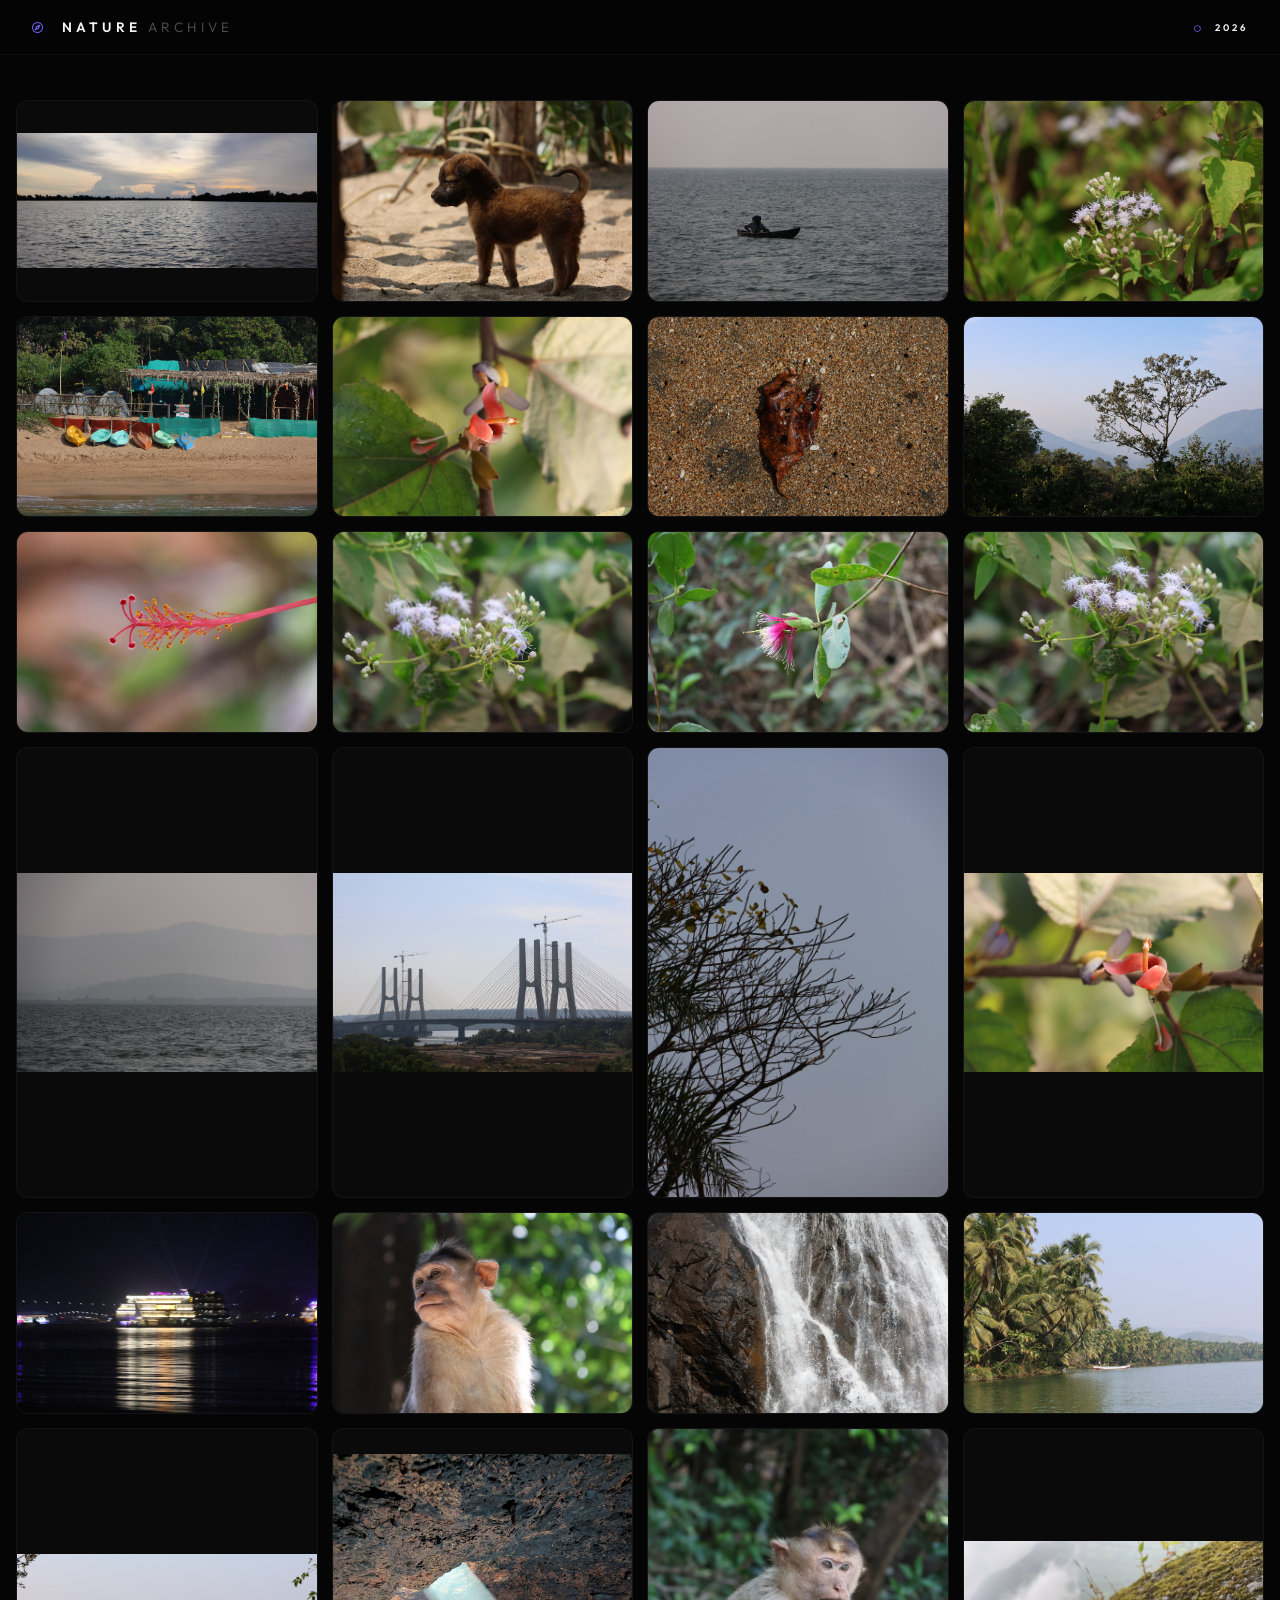
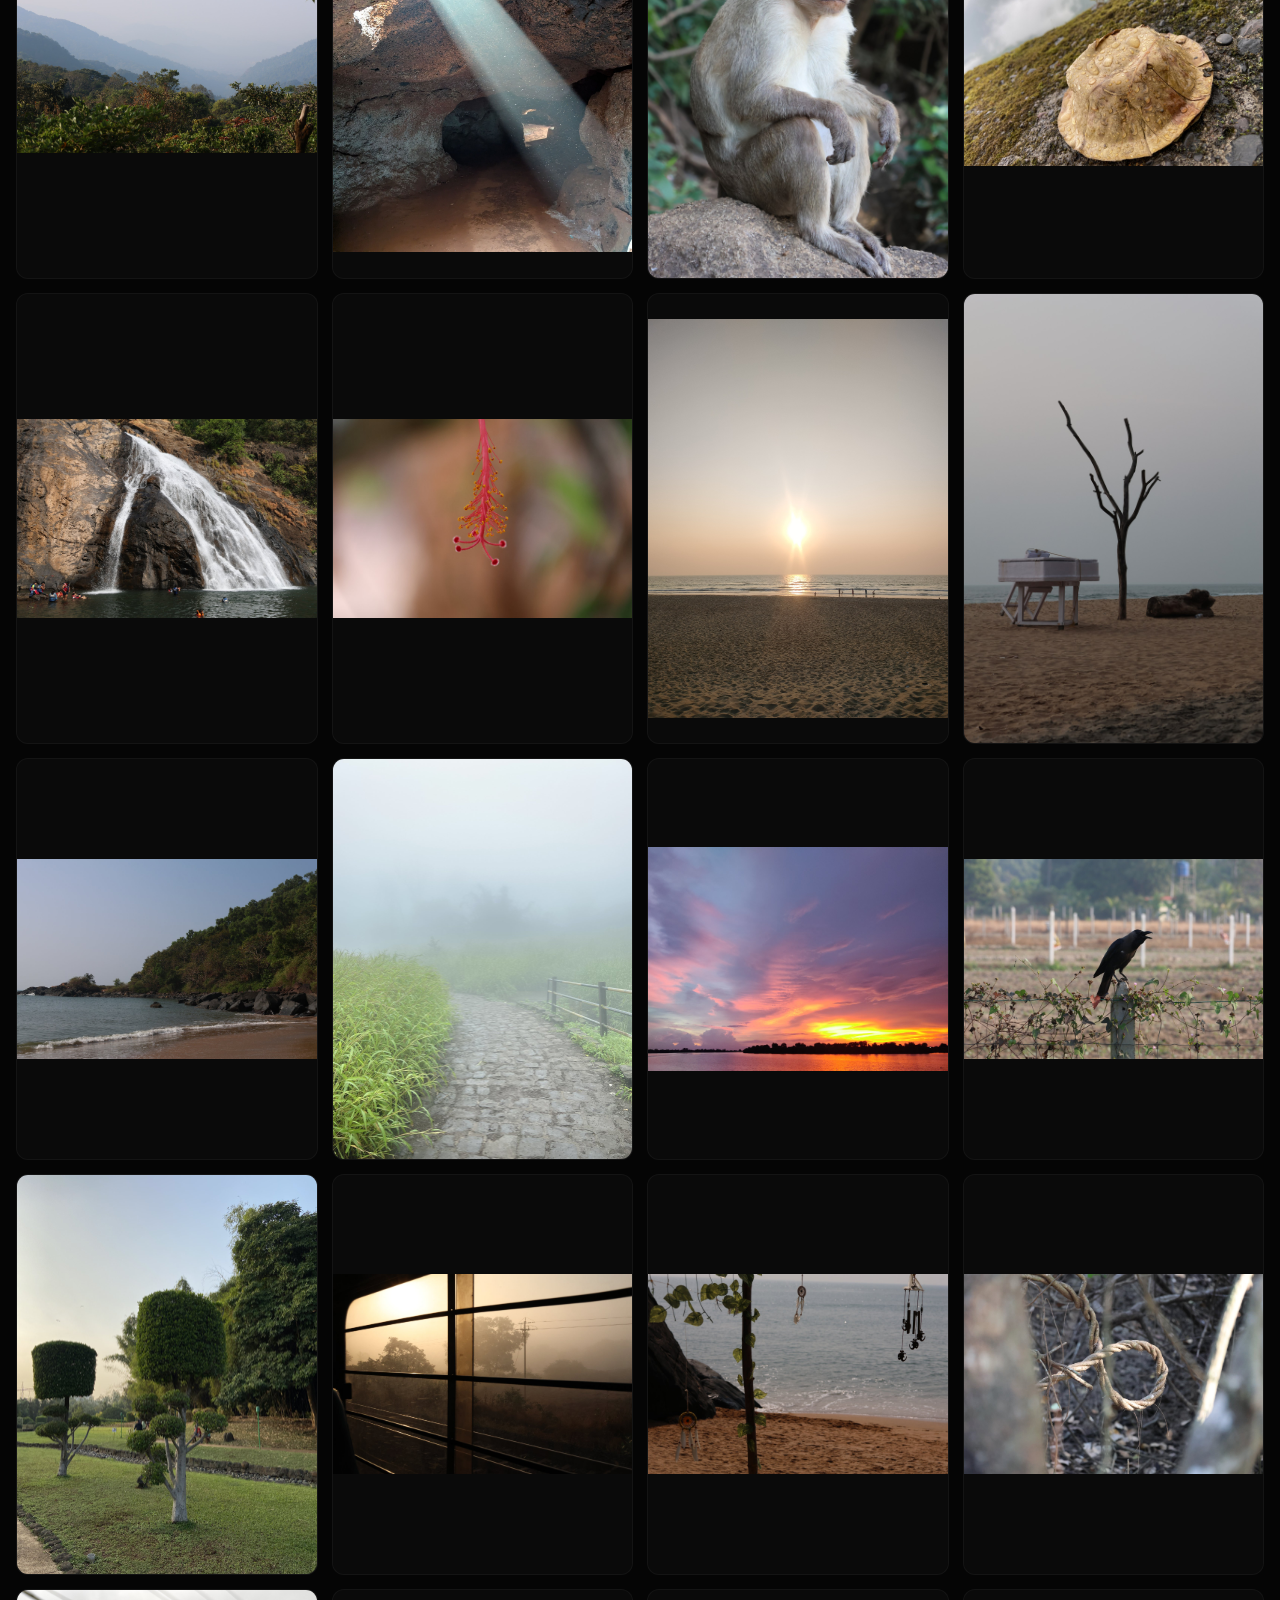
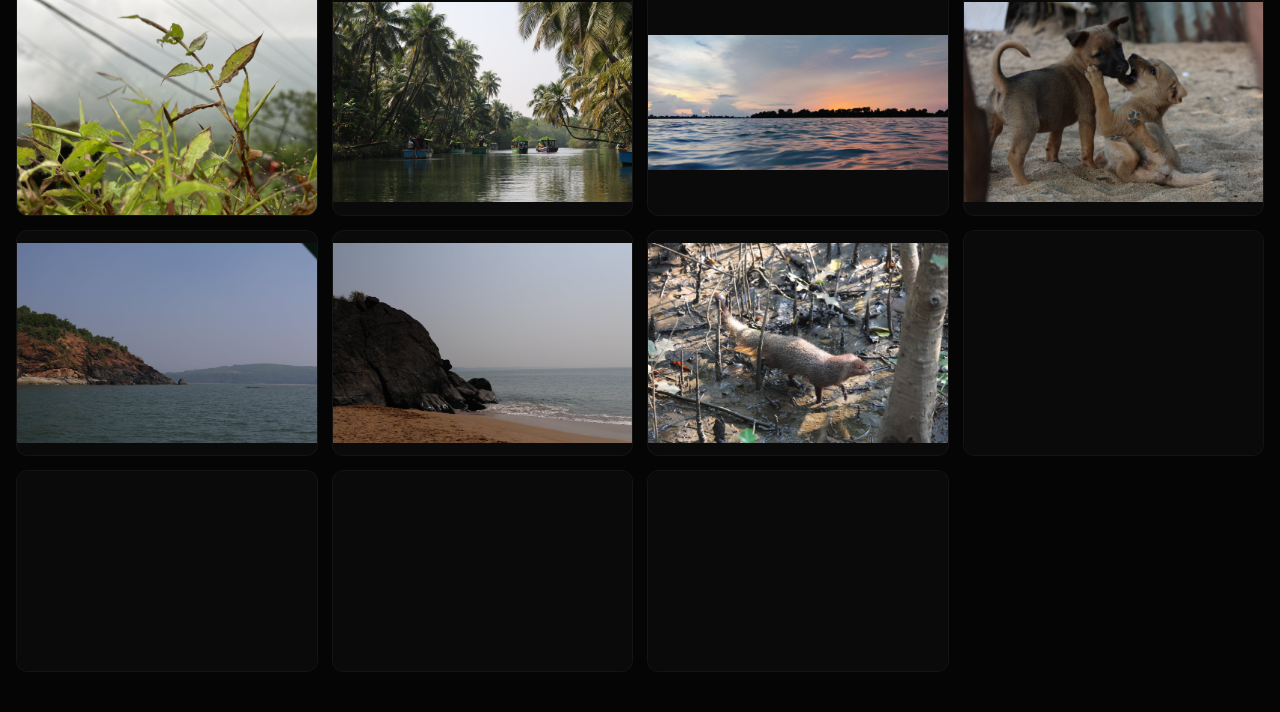
==== index.html @ d2bcc8f9 "Update index.html" ====
<!DOCTYPE html>
<html lang="en">
<head>
  <meta charset="UTF-8" />
  <meta name="viewport" content="width=device-width, initial-scale=1.0, viewport-fit=cover" />
  <title>NATURE — Immersive Gallery</title>
  
  <link rel="preconnect" href="https://fonts.googleapis.com" />
  <link rel="preconnect" href="https://fonts.gstatic.com" crossorigin />
  <link href="https://fonts.googleapis.com/css2?family=Outfit:wght@100;200;300;400;500;600;700&display=swap" rel="stylesheet" />
  <link rel="stylesheet" href="https://cdnjs.cloudflare.com/ajax/libs/font-awesome/6.5.1/css/all.min.css" />

  <style>
    /* ═══════════════════════════════════════════════════════
       DESIGN SYSTEM — Ultra Minimal + Bold
    ═══════════════════════════════════════════════════════ */
    * {
      margin: 0;
      padding: 0;
      box-sizing: border-box;
    }

    :root {
      --bg: #050505;
      --bg-card: #0a0a0a;
      --bg-hover: #111111;
      --text: #f5f5f5;
      --text-dim: #555555;
      --accent: #6c5ce7;
      --accent-glow: rgba(108, 92, 231, 0.08);
      --border: rgba(255, 255, 255, 0.04);
      --border-hover: rgba(108, 92, 231, 0.15);
      --shadow: 0 8px 40px rgba(0, 0, 0, 0.8);
      --font: 'Outfit', -apple-system, sans-serif;
    }

    html {
      scroll-behavior: smooth;
    }

    body {
      background: var(--bg);
      color: var(--text);
      font-family: var(--font);
      min-height: 100vh;
      overflow-x: hidden;
    }

    /* ═══════════════════════════════════════════════════════
       SCROLLBAR
    ═══════════════════════════════════════════════════════ */
    ::-webkit-scrollbar {
      width: 2px;
    }
    ::-webkit-scrollbar-track {
      background: var(--bg);
    }
    ::-webkit-scrollbar-thumb {
      background: var(--accent);
      border-radius: 10px;
    }

    /* ═══════════════════════════════════════════════════════
       HEADER — Ultra Minimal
    ═══════════════════════════════════════════════════════ */
    .header {
      position: fixed;
      top: 0;
      left: 0;
      right: 0;
      z-index: 100;
      padding: 18px 32px;
      background: rgba(5, 5, 5, 0.85);
      backdrop-filter: blur(20px);
      border-bottom: 1px solid var(--border);
      display: flex;
      align-items: center;
      justify-content: space-between;
    }

    .header .brand {
      font-weight: 300;
      font-size: 0.85rem;
      letter-spacing: 0.3em;
      text-transform: uppercase;
      color: var(--text-dim);
    }

    .header .brand span {
      color: var(--text);
      font-weight: 600;
    }

    .header .brand i {
      color: var(--accent);
      margin-right: 8px;
      font-size: 0.7rem;
    }

    /* ═══════════════════════════════════════════════════════
       MAIN — Full Bleed Gallery
    ═══════════════════════════════════════════════════════ */
    .main {
      padding-top: 80px;
      max-width: 1600px;
      margin: 0 auto;
      padding-left: 16px;
      padding-right: 16px;
      padding-bottom: 40px;
    }

    /* ── Gallery Grid ── */
    .gallery {
      display: grid;
      grid-template-columns: repeat(auto-fill, minmax(280px, 1fr));
      gap: 14px;
      margin-top: 20px;
    }

    /* ── Art Card ── */
    .art-card {
      position: relative;
      background: var(--bg-card);
      border-radius: 12px;
      overflow: hidden;
      border: 1px solid var(--border);
      transition: all 0.4s cubic-bezier(0.25, 0.46, 0.45, 0.94);
      cursor: pointer;
      display: flex;
      align-items: center;
      justify-content: center;
      min-height: 200px;
    }

    .art-card:hover {
      border-color: var(--border-hover);
      transform: translateY(-4px);
      box-shadow: var(--shadow);
      z-index: 10;
    }

    .art-card img {
      display: block;
      width: 100%;
      height: auto;
      transition: all 0.5s ease;
      background: var(--bg-card);
    }

    .art-card:hover img {
      filter: brightness(0.85) saturate(1.05);
      transform: scale(1.02);
    }

    /* ── Card Overlay ── */
    .art-card .overlay {
      position: absolute;
      bottom: 0;
      left: 0;
      right: 0;
      padding: 20px 18px;
      background: linear-gradient(to top, rgba(0, 0, 0, 0.7), transparent);
      opacity: 0;
      transform: translateY(10px);
      transition: all 0.35s ease;
    }

    .art-card:hover .overlay {
      opacity: 1;
      transform: translateY(0);
    }

    .art-card .overlay .title {
      font-size: 0.7rem;
      font-weight: 300;
      letter-spacing: 0.08em;
      color: rgba(255, 255, 255, 0.6);
    }

    .art-card .overlay .index {
      font-size: 0.5rem;
      color: rgba(255, 255, 255, 0.15);
      font-weight: 200;
      letter-spacing: 0.15em;
    }

    /* ── Placeholder ── */
    .placeholder {
      background: var(--bg-card);
      border-radius: 12px;
      border: 1px solid var(--border);
      aspect-ratio: 4/3;
      display: flex;
      align-items: center;
      justify-content: center;
      color: var(--text-dim);
      font-size: 0.6rem;
      letter-spacing: 0.1em;
      animation: pulse 1.5s ease-in-out infinite;
      min-height: 200px;
    }

    @keyframes pulse {
      0%, 100% { opacity: 0.3; }
      50% { opacity: 0.6; }
    }

    /* ── Empty State ── */
    .empty {
      grid-column: 1 / -1;
      display: flex;
      flex-direction: column;
      align-items: center;
      justify-content: center;
      padding: 120px 20px;
      text-align: center;
      gap: 16px;
    }

    .empty .icon {
      width: 60px;
      height: 60px;
      border: 1px solid var(--border);
      border-radius: 50%;
      display: flex;
      align-items: center;
      justify-content: center;
      font-size: 1.3rem;
      color: var(--text-dim);
    }

    .empty h2 {
      font-weight: 300;
      font-size: 1.2rem;
      color: var(--text-dim);
      letter-spacing: 0.1em;
    }

    .empty p {
      color: var(--text-dim);
      font-size: 0.75rem;
      max-width: 360px;
      line-height: 1.8;
      font-weight: 200;
    }

    .empty code {
      background: var(--bg-card);
      padding: 2px 10px;
      border-radius: 4px;
      font-size: 0.65rem;
      color: var(--accent);
      border: 1px solid var(--border);
      font-family: 'Monaco', monospace;
    }

    /* ═══════════════════════════════════════════════════════
       LIGHTBOX — Immersive Full Screen
    ═══════════════════════════════════════════════════════ */
    .lightbox {
      position: fixed;
      inset: 0;
      z-index: 1000;
      background: rgba(0, 0, 0, 0.97);
      backdrop-filter: blur(60px);
      display: flex;
      align-items: center;
      justify-content: center;
      opacity: 0;
      pointer-events: none;
      transition: opacity 0.4s ease;
      padding: 40px;
    }

    .lightbox.open {
      opacity: 1;
      pointer-events: all;
    }

    .lightbox .backdrop {
      position: absolute;
      inset: 0;
      cursor: zoom-out;
    }

    /* ── Frame ── */
    .lightbox .frame {
      position: relative;
      z-index: 2;
      max-width: 90vw;
      max-height: 85vh;
      background: transparent;
      display: flex;
      align-items: center;
      justify-content: center;
      transform: scale(0.92);
      transition: transform 0.5s cubic-bezier(0.34, 1.56, 0.64, 1);
    }

    .lightbox.open .frame {
      transform: scale(1);
    }

    .lightbox .frame img {
      display: block;
      max-width: 100%;
      max-height: 80vh;
      width: auto;
      height: auto;
      object-fit: contain;
      transition: transform 0.35s ease;
      touch-action: pinch-zoom;
      border-radius: 4px;
    }

    .lightbox .frame img.zoomed {
      transform: scale(1.6);
      cursor: zoom-out;
    }

    /* ── Controls — ALWAYS VISIBLE ── */
    .lb-controls {
      position: fixed;
      bottom: 32px;
      left: 50%;
      transform: translateX(-50%);
      z-index: 10;
      display: flex;
      align-items: center;
      gap: 8px;
      padding: 8px 12px;
      background: rgba(10, 10, 10, 0.7);
      backdrop-filter: blur(16px);
      border-radius: 100px;
      border: 1px solid rgba(255, 255, 255, 0.04);
      opacity: 0;
      transition: opacity 0.4s ease 0.3s;
    }

    .lightbox.open .lb-controls {
      opacity: 1;
    }

    .lb-btn {
      width: 40px;
      height: 40px;
      border: none;
      border-radius: 50%;
      background: transparent;
      color: rgba(255, 255, 255, 0.4);
      cursor: pointer;
      display: flex;
      align-items: center;
      justify-content: center;
      transition: all 0.25s ease;
      font-size: 0.9rem;
    }

    .lb-btn:hover {
      background: rgba(255, 255, 255, 0.04);
      color: #ffffff;
      transform: scale(1.05);
    }

    .lb-btn.close:hover {
      background: rgba(255, 50, 50, 0.08);
      color: #ff6b6b;
    }

    .lb-btn.download:hover {
      background: rgba(108, 92, 231, 0.08);
      color: var(--accent);
    }

    .lb-divider {
      width: 1px;
      height: 24px;
      background: rgba(255, 255, 255, 0.04);
    }

    /* ── Navigation ── */
    .lb-nav {
      position: fixed;
      top: 50%;
      transform: translateY(-50%);
      z-index: 5;
      width: 44px;
      height: 44px;
      border: 1px solid rgba(255, 255, 255, 0.04);
      border-radius: 50%;
      background: rgba(0, 0, 0, 0.3);
      backdrop-filter: blur(12px);
      color: rgba(255, 255, 255, 0.2);
      cursor: pointer;
      display: flex;
      align-items: center;
      justify-content: center;
      transition: all 0.3s ease;
      font-size: 0.85rem;
      opacity: 0;
      pointer-events: none;
    }

    .lightbox.open .lb-nav {
      opacity: 1;
      pointer-events: all;
    }

    .lb-nav:hover {
      background: rgba(255, 255, 255, 0.04);
      border-color: rgba(255, 255, 255, 0.06);
      color: #ffffff;
      transform: translateY(-50%) scale(1.05);
    }

    .lb-nav.hidden {
      opacity: 0 !important;
      pointer-events: none !important;
    }

    #lbPrev { left: 24px; }
    #lbNext { right: 24px; }

    /* ── Counter ── */
    .lb-counter {
      position: fixed;
      top: 24px;
      right: 24px;
      z-index: 5;
      font-size: 0.55rem;
      color: rgba(255, 255, 255, 0.08);
      letter-spacing: 0.2em;
      font-weight: 200;
      opacity: 0;
      transition: opacity 0.4s ease 0.5s;
    }

    .lightbox.open .lb-counter {
      opacity: 1;
    }

    /* ── Filename ── */
    .lb-filename {
      position: fixed;
      bottom: 90px;
      left: 50%;
      transform: translateX(-50%);
      z-index: 5;
      font-size: 0.6rem;
      color: rgba(255, 255, 255, 0.08);
      letter-spacing: 0.1em;
      font-weight: 200;
      opacity: 0;
      transition: opacity 0.4s ease 0.5s;
    }

    .lightbox.open .lb-filename {
      opacity: 1;
    }

    /* ═══════════════════════════════════════════════════════
       SCROLL TOP
    ═══════════════════════════════════════════════════════ */
    #scrollTop {
      position: fixed;
      bottom: 24px;
      right: 24px;
      z-index: 50;
      width: 40px;
      height: 40px;
      border: 1px solid var(--border);
      border-radius: 50%;
      background: rgba(5, 5, 5, 0.8);
      backdrop-filter: blur(12px);
      color: var(--text-dim);
      cursor: pointer;
      display: flex;
      align-items: center;
      justify-content: center;
      transition: all 0.3s ease;
      opacity: 0;
      transform: translateY(10px);
      pointer-events: none;
      font-size: 0.75rem;
    }

    #scrollTop.show {
      opacity: 1;
      transform: translateY(0);
      pointer-events: all;
    }

    #scrollTop:hover {
      border-color: var(--accent);
      color: var(--accent);
      transform: translateY(-2px);
    }

    /* ═══════════════════════════════════════════════════════
       RESPONSIVE
    ═══════════════════════════════════════════════════════ */
    @media (max-width: 1024px) {
      .gallery {
        grid-template-columns: repeat(auto-fill, minmax(220px, 1fr));
        gap: 12px;
      }
    }

    @media (max-width: 768px) {
      .header {
        padding: 14px 16px;
      }
      
      .header .brand {
        font-size: 0.7rem;
      }
      
      .main {
        padding-left: 10px;
        padding-right: 10px;
        padding-top: 72px;
      }
      
      .gallery {
        grid-template-columns: repeat(auto-fill, minmax(160px, 1fr));
        gap: 8px;
      }
      
      .art-card {
        border-radius: 8px;
        min-height: 140px;
      }
      
      .lightbox {
        padding: 16px;
      }
      
      .lightbox .frame {
        max-width: 98vw;
        max-height: 82vh;
      }
      
      .lb-nav {
        width: 36px;
        height: 36px;
        font-size: 0.7rem;
      }
      
      #lbPrev { left: 8px; }
      #lbNext { right: 8px; }
      
      .lb-controls {
        padding: 6px 10px;
        bottom: 20px;
        gap: 4px;
      }
      
      .lb-btn {
        width: 34px;
        height: 34px;
        font-size: 0.75rem;
      }
      
      .lb-counter {
        top: 16px;
        right: 16px;
        font-size: 0.45rem;
      }
      
      .lb-filename {
        bottom: 72px;
        font-size: 0.5rem;
      }
      
      #scrollTop {
        bottom: 16px;
        right: 16px;
        width: 34px;
        height: 34px;
        font-size: 0.65rem;
      }
    }

    @media (max-width: 480px) {
      .gallery {
        grid-template-columns: repeat(2, 1fr);
        gap: 6px;
      }
      
      .art-card {
        border-radius: 6px;
        min-height: 100px;
      }
      
      .art-card .overlay {
        padding: 12px;
      }
      
      .art-card .overlay .title {
        font-size: 0.55rem;
      }
      
      .lb-controls {
        bottom: 14px;
        padding: 4px 8px;
      }
      
      .lb-btn {
        width: 30px;
        height: 30px;
        font-size: 0.65rem;
      }
      
      .lb-divider {
        height: 16px;
      }
    }

    @media (max-width: 380px) {
      .gallery {
        gap: 4px;
      }
      
      .art-card {
        border-radius: 4px;
      }
    }
  </style>
</head>
<body>

  <!-- ═══════════════════════════════════════════════════════
       HEADER
  ═══════════════════════════════════════════════════════ -->
  <header class="header">
    <div class="brand">
      <i class="fa-regular fa-compass"></i>
      <span>NATURE</span> ARCHIVE
    </div>
    <div class="brand" style="font-size:0.6rem;color:var(--text-dim);">
      <i class="fa-regular fa-circle" style="color:var(--accent);font-size:0.4rem;"></i>
      <span id="yearDisplay"></span>
    </div>
  </header>

  <!-- ═══════════════════════════════════════════════════════
       MAIN GALLERY
  ═══════════════════════════════════════════════════════ -->
  <main class="main">
    <div class="gallery" id="gallery"></div>
  </main>

  <!-- ═══════════════════════════════════════════════════════
       SCROLL TOP
  ═══════════════════════════════════════════════════════ -->
  <button id="scrollTop" aria-label="Back to top">
    <i class="fa-regular fa-arrow-up"></i>
  </button>

  <!-- ═══════════════════════════════════════════════════════
       LIGHTBOX
  ═══════════════════════════════════════════════════════ -->
  <div class="lightbox" id="lightbox" role="dialog" aria-modal="true" aria-hidden="true">
    <div class="backdrop" id="lbBackdrop"></div>

    <button class="lb-nav hidden" id="lbPrev" aria-label="Previous">
      <i class="fa-solid fa-chevron-left"></i>
    </button>
    <button class="lb-nav hidden" id="lbNext" aria-label="Next">
      <i class="fa-solid fa-chevron-right"></i>
    </button>

    <div class="frame" id="lbFrame">
      <img id="lbImg" src="" alt="" loading="eager" />
    </div>

    <div class="lb-counter" id="lbCounter"></div>
    <div class="lb-filename" id="lbFilename"></div>

    <div class="lb-controls">
      <button class="lb-btn" id="lbZoom" title="Toggle zoom" aria-label="Toggle zoom">
        <i class="fa-regular fa-magnifying-glass-plus"></i>
      </button>
      <span class="lb-divider"></span>
      <a class="lb-btn download" id="lbDownload" title="Download" aria-label="Download" download>
        <i class="fa-regular fa-download"></i>
      </a>
      <span class="lb-divider"></span>
      <button class="lb-btn close" id="lbClose" title="Close" aria-label="Close">
        <i class="fa-regular fa-xmark"></i>
      </button>
    </div>
  </div>

  <!-- ═══════════════════════════════════════════════════════
       JAVASCRIPT
  ═══════════════════════════════════════════════════════ -->
  <script>
    (() => {
      'use strict';

      // ─── CONFIG ──────────────────────────────────────
      const CONFIG = {
        path: 'images/',
        manifest: 'images/manifest.json',
        formats: ['.jpg', '.jpeg', '.png', '.webp', '.gif', '.avif'],
      };

      // ─── STATE ──────────────────────────────────────
      let images = [];
      let currentIndex = -1;

      // ─── DOM REFS ──────────────────────────────────
      const gallery = document.getElementById('gallery');
      const lightbox = document.getElementById('lightbox');
      const lbImg = document.getElementById('lbImg');
      const lbBackdrop = document.getElementById('lbBackdrop');
      const lbClose = document.getElementById('lbClose');
      const lbZoom = document.getElementById('lbZoom');
      const lbDownload = document.getElementById('lbDownload');
      const lbPrev = document.getElementById('lbPrev');
      const lbNext = document.getElementById('lbNext');
      const lbFilename = document.getElementById('lbFilename');
      const lbCounter = document.getElementById('lbCounter');
      const scrollTopBtn = document.getElementById('scrollTop');
      const yearDisplay = document.getElementById('yearDisplay');

      // ─── YEAR ──────────────────────────────────────
      yearDisplay.textContent = new Date().getFullYear();

      // ─── HELPERS ────────────────────────────────────
      const prettyName = (name) => name.replace(/\.[^.]+$/, '').replace(/[-_]/g, ' ');

      // ─── DISCOVER IMAGES ──────────────────────────
      async function discoverImages() {
        try {
          const res = await fetch(CONFIG.manifest);
          if (res.ok) {
            const list = await res.json();
            if (Array.isArray(list) && list.length) {
              images = list.map((f) => ({ src: CONFIG.path + f, name: f }));
              renderGallery();
              return;
            }
          }
        } catch (_) {}

        try {
          const res = await fetch(CONFIG.path);
          if (res.ok) {
            const html = await res.text();
            const doc = new DOMParser().parseFromString(html, 'text/html');
            const names = [...doc.querySelectorAll('a[href]')]
              .map((a) => a.getAttribute('href'))
              .filter((h) => CONFIG.formats.some((ext) => h.toLowerCase().endsWith(ext)))
              .map((h) => h.split('/').pop());
            if (names.length) {
              images = names.map((f) => ({ src: CONFIG.path + f, name: f }));
              renderGallery();
              return;
            }
          }
        } catch (_) {}

        images = [];
        renderGallery();
      }

      // ─── RENDER GALLERY ────────────────────────────
      function renderGallery() {
        gallery.innerHTML = '';

        if (!images.length) {
          gallery.innerHTML = `
            <div class="empty">
              <div class="icon"><i class="fa-regular fa-image"></i></div>
              <h2>No images found</h2>
              <p>Add images to <code>/images</code> and create<br />
                 <code>images/manifest.json</code> listing them.</p>
            </div>
          `;
          return;
        }

        images.forEach((data, idx) => {
          const card = document.createElement('div');
          card.className = 'art-card';
          card.dataset.index = idx;
          card.setAttribute('role', 'listitem');
          card.setAttribute('tabindex', '0');

          const img = document.createElement('img');
          img.alt = prettyName(data.name);
          img.loading = 'lazy';
          img.decoding = 'async';
          img.src = data.src;

          const overlay = document.createElement('div');
          overlay.className = 'overlay';
          const title = document.createElement('div');
          title.className = 'title';
          title.textContent = prettyName(data.name);
          const index = document.createElement('div');
          index.className = 'index';
          index.textContent = `#${idx + 1}`;
          overlay.appendChild(title);
          overlay.appendChild(index);

          card.appendChild(img);
          card.appendChild(overlay);
          gallery.appendChild(card);

          img.addEventListener('error', () => {
            images[idx] = null;
            card.remove();
          });

          card.addEventListener('click', () => openLightbox(idx));
          card.addEventListener('keydown', (e) => {
            if (e.key === 'Enter' || e.key === ' ') {
              e.preventDefault();
              openLightbox(idx);
            }
          });
        });
      }

      // ─── LIGHTBOX ──────────────────────────────────
      function openLightbox(idx) {
        if (!images[idx]) return;
        currentIndex = idx;

        const data = images[idx];
        lbImg.src = data.src;
        lbImg.alt = prettyName(data.name);
        lbImg.classList.remove('zoomed');
        lbFilename.textContent = data.name;
        lbDownload.href = data.src;
        lbDownload.setAttribute('download', data.name);

        updateCounter();

        lightbox.classList.add('open');
        lightbox.setAttribute('aria-hidden', 'false');
        document.body.style.overflow = 'hidden';

        updateNavButtons();
        setTimeout(() => lbClose.focus(), 100);
      }

      function closeLightbox() {
        lightbox.classList.remove('open');
        lightbox.setAttribute('aria-hidden', 'true');
        document.body.style.overflow = '';
        setTimeout(() => {
          if (!lightbox.classList.contains('open')) lbImg.src = '';
        }, 400);
        currentIndex = -1;
      }

      function navigateLightbox(dir) {
        let next = currentIndex + dir;
        const max = images.length - 1;
        if (next < 0) next = max;
        if (next > max) next = 0;

        let attempts = 0;
        while (!images[next] && attempts < images.length) {
          next += dir;
          if (next < 0) next = max;
          if (next > max) next = 0;
          attempts++;
        }

        if (images[next]) {
          openLightbox(next);
        }
      }

      function updateCounter() {
        const total = images.filter(Boolean).length;
        if (total <= 1) {
          lbCounter.textContent = '';
        } else {
          lbCounter.textContent = `${currentIndex + 1} / ${total}`;
        }
      }

      function updateNavButtons() {
        const total = images.filter(Boolean).length;
        lbPrev.classList.toggle('hidden', total <= 1);
        lbNext.classList.toggle('hidden', total <= 1);
      }

      // ─── LIGHTBOX EVENTS ──────────────────────────
      lbClose.addEventListener('click', closeLightbox);
      lbBackdrop.addEventListener('click', closeLightbox);
      lbPrev.addEventListener('click', () => navigateLightbox(-1));
      lbNext.addEventListener('click', () => navigateLightbox(1));

      lbZoom.addEventListener('click', () => {
        lbImg.classList.toggle('zoomed');
        const icon = lbZoom.querySelector('i');
        if (lbImg.classList.contains('zoomed')) {
          icon.className = 'fa-regular fa-magnifying-glass-minus';
        } else {
          icon.className = 'fa-regular fa-magnifying-glass-plus';
        }
      });

      lbImg.addEventListener('dblclick', () => lbZoom.click());

      document.addEventListener('keydown', (e) => {
        if (!lightbox.classList.contains('open')) return;
        if (e.key === 'Escape') {
          e.preventDefault();
          closeLightbox();
        }
        if (e.key === 'ArrowLeft') {
          e.preventDefault();
          navigateLightbox(-1);
        }
        if (e.key === 'ArrowRight') {
          e.preventDefault();
          navigateLightbox(1);
        }
      });

      // ─── SWIPE ─────────────────────────────────────
      let touchStartX = 0;
      let touchStartY = 0;
      lightbox.addEventListener('touchstart', (e) => {
        touchStartX = e.touches[0].clientX;
        touchStartY = e.touches[0].clientY;
      }, { passive: true });

      lightbox.addEventListener('touchend', (e) => {
        const dx = e.changedTouches[0].clientX - touchStartX;
        const dy = e.changedTouches[0].clientY - touchStartY;
        if (Math.abs(dx) > Math.abs(dy) && Math.abs(dx) > 50) {
          navigateLightbox(dx < 0 ? 1 : -1);
        }
      }, { passive: true });

      // ─── SCROLL TOP ──────────────────────────────
      window.addEventListener('scroll', () => {
        scrollTopBtn.classList.toggle('show', window.scrollY > 400);
      }, { passive: true });

      scrollTopBtn.addEventListener('click', () => {
        window.scrollTo({ top: 0, behavior: 'smooth' });
      });

      // ─── INIT ──────────────────────────────────────
      discoverImages();

    })();
  </script>
</body>
</html>
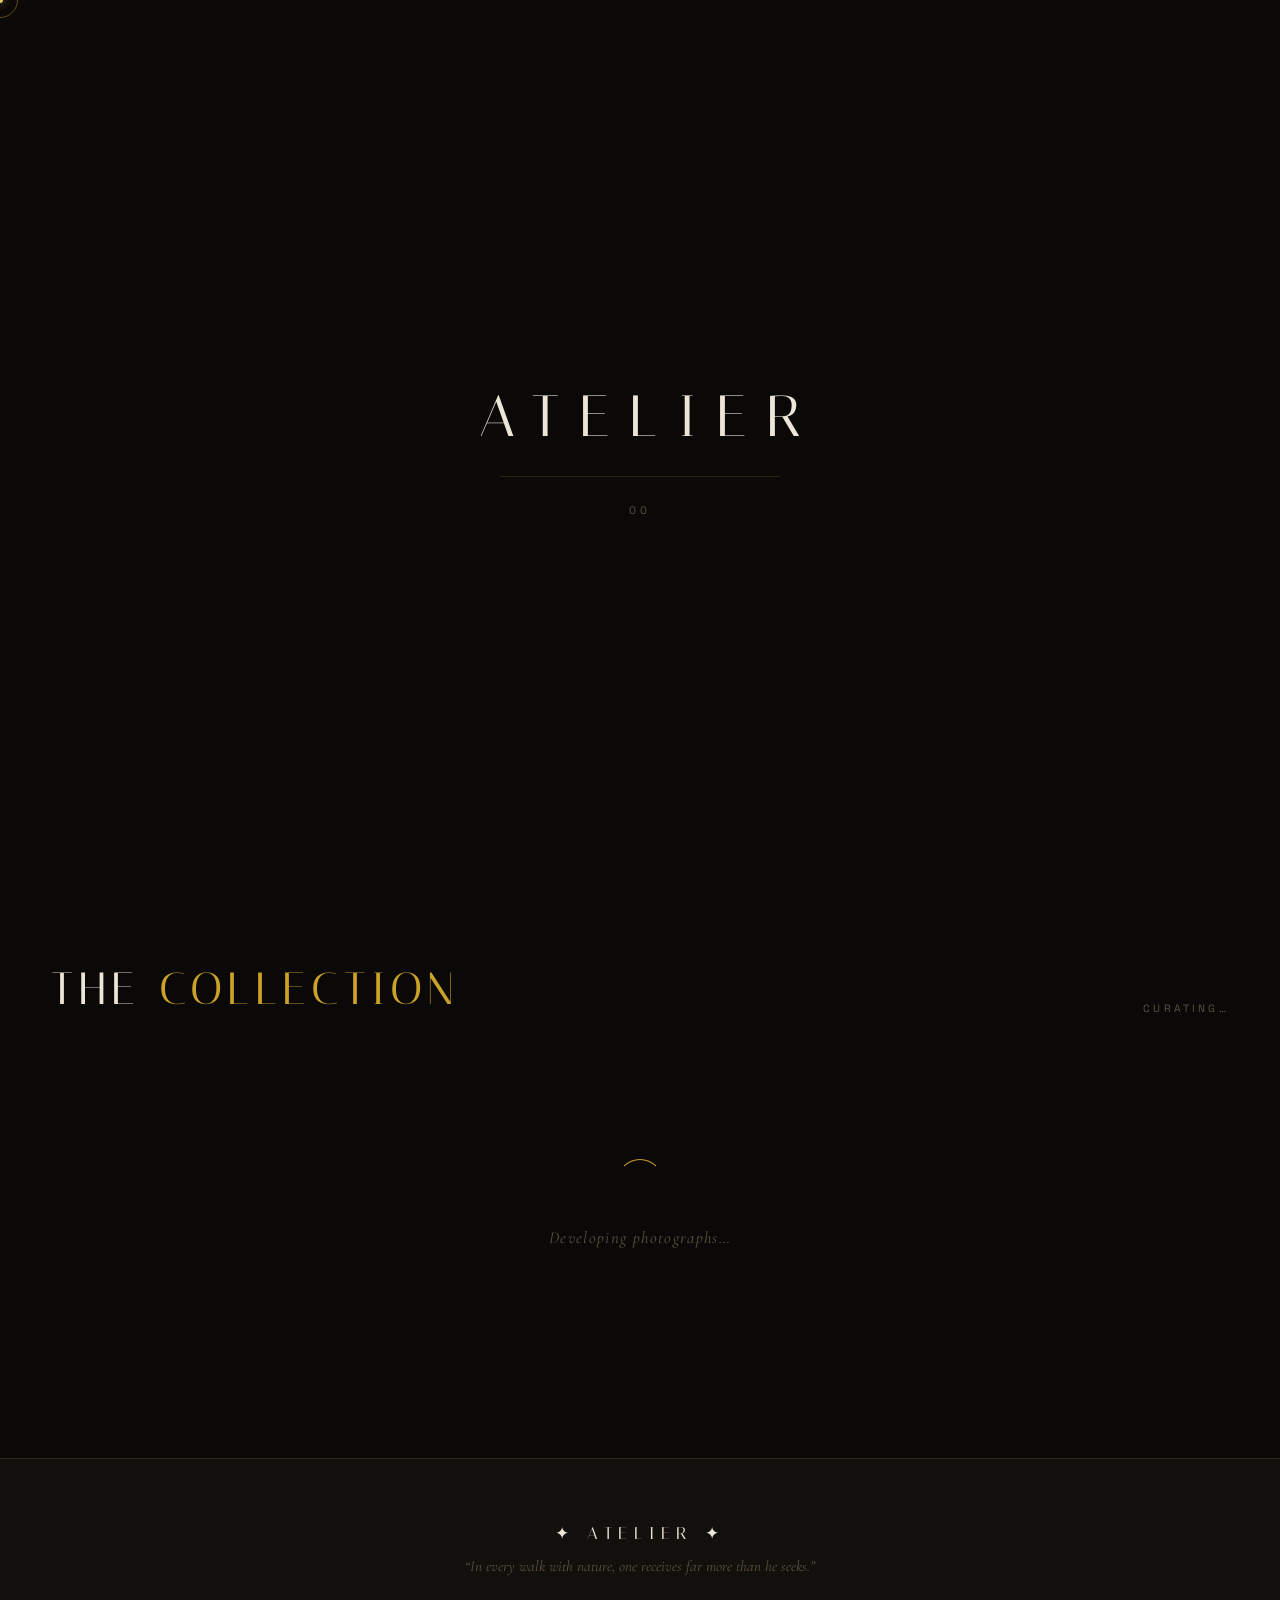
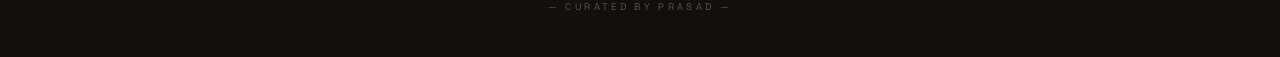
==== commit 6f1e60c7: "Update index.html" ====
--- a/index.html
+++ b/index.html
@@ -1,960 +1,544 @@
 <!DOCTYPE html>
 <html lang="en">
 <head>
-  <meta charset="UTF-8" />
-  <meta name="viewport" content="width=device-width, initial-scale=1.0, viewport-fit=cover" />
-  <title>NATURE — Immersive Gallery</title>
-  
-  <link rel="preconnect" href="https://fonts.googleapis.com" />
-  <link rel="preconnect" href="https://fonts.gstatic.com" crossorigin />
-  <link href="https://fonts.googleapis.com/css2?family=Outfit:wght@100;200;300;400;500;600;700&display=swap" rel="stylesheet" />
-  <link rel="stylesheet" href="https://cdnjs.cloudflare.com/ajax/libs/font-awesome/6.5.1/css/all.min.css" />
-
-  <style>
-    /* ═══════════════════════════════════════════════════════
-       DESIGN SYSTEM — Ultra Minimal + Bold
-    ═══════════════════════════════════════════════════════ */
-    * {
-      margin: 0;
-      padding: 0;
-      box-sizing: border-box;
-    }
-
-    :root {
-      --bg: #050505;
-      --bg-card: #0a0a0a;
-      --bg-hover: #111111;
-      --text: #f5f5f5;
-      --text-dim: #555555;
-      --accent: #6c5ce7;
-      --accent-glow: rgba(108, 92, 231, 0.08);
-      --border: rgba(255, 255, 255, 0.04);
-      --border-hover: rgba(108, 92, 231, 0.15);
-      --shadow: 0 8px 40px rgba(0, 0, 0, 0.8);
-      --font: 'Outfit', -apple-system, sans-serif;
-    }
-
-    html {
-      scroll-behavior: smooth;
-    }
-
-    body {
-      background: var(--bg);
-      color: var(--text);
-      font-family: var(--font);
-      min-height: 100vh;
-      overflow-x: hidden;
-    }
-
-    /* ═══════════════════════════════════════════════════════
-       SCROLLBAR
-    ═══════════════════════════════════════════════════════ */
-    ::-webkit-scrollbar {
-      width: 2px;
-    }
-    ::-webkit-scrollbar-track {
-      background: var(--bg);
-    }
-    ::-webkit-scrollbar-thumb {
-      background: var(--accent);
-      border-radius: 10px;
-    }
-
-    /* ═══════════════════════════════════════════════════════
-       HEADER — Ultra Minimal
-    ═══════════════════════════════════════════════════════ */
-    .header {
-      position: fixed;
-      top: 0;
-      left: 0;
-      right: 0;
-      z-index: 100;
-      padding: 18px 32px;
-      background: rgba(5, 5, 5, 0.85);
-      backdrop-filter: blur(20px);
-      border-bottom: 1px solid var(--border);
-      display: flex;
-      align-items: center;
-      justify-content: space-between;
-    }
-
-    .header .brand {
-      font-weight: 300;
-      font-size: 0.85rem;
-      letter-spacing: 0.3em;
-      text-transform: uppercase;
-      color: var(--text-dim);
-    }
-
-    .header .brand span {
-      color: var(--text);
-      font-weight: 600;
-    }
-
-    .header .brand i {
-      color: var(--accent);
-      margin-right: 8px;
-      font-size: 0.7rem;
-    }
-
-    /* ═══════════════════════════════════════════════════════
-       MAIN — Full Bleed Gallery
-    ═══════════════════════════════════════════════════════ */
-    .main {
-      padding-top: 80px;
-      max-width: 1600px;
-      margin: 0 auto;
-      padding-left: 16px;
-      padding-right: 16px;
-      padding-bottom: 40px;
-    }
-
-    /* ── Gallery Grid ── */
-    .gallery {
-      display: grid;
-      grid-template-columns: repeat(auto-fill, minmax(280px, 1fr));
-      gap: 14px;
-      margin-top: 20px;
-    }
-
-    /* ── Art Card ── */
-    .art-card {
-      position: relative;
-      background: var(--bg-card);
-      border-radius: 12px;
-      overflow: hidden;
-      border: 1px solid var(--border);
-      transition: all 0.4s cubic-bezier(0.25, 0.46, 0.45, 0.94);
-      cursor: pointer;
-      display: flex;
-      align-items: center;
-      justify-content: center;
-      min-height: 200px;
-    }
-
-    .art-card:hover {
-      border-color: var(--border-hover);
-      transform: translateY(-4px);
-      box-shadow: var(--shadow);
-      z-index: 10;
-    }
-
-    .art-card img {
-      display: block;
-      width: 100%;
-      height: auto;
-      transition: all 0.5s ease;
-      background: var(--bg-card);
-    }
-
-    .art-card:hover img {
-      filter: brightness(0.85) saturate(1.05);
-      transform: scale(1.02);
-    }
-
-    /* ── Card Overlay ── */
-    .art-card .overlay {
-      position: absolute;
-      bottom: 0;
-      left: 0;
-      right: 0;
-      padding: 20px 18px;
-      background: linear-gradient(to top, rgba(0, 0, 0, 0.7), transparent);
-      opacity: 0;
-      transform: translateY(10px);
-      transition: all 0.35s ease;
-    }
-
-    .art-card:hover .overlay {
-      opacity: 1;
-      transform: translateY(0);
-    }
-
-    .art-card .overlay .title {
-      font-size: 0.7rem;
-      font-weight: 300;
-      letter-spacing: 0.08em;
-      color: rgba(255, 255, 255, 0.6);
-    }
-
-    .art-card .overlay .index {
-      font-size: 0.5rem;
-      color: rgba(255, 255, 255, 0.15);
-      font-weight: 200;
-      letter-spacing: 0.15em;
-    }
-
-    /* ── Placeholder ── */
-    .placeholder {
-      background: var(--bg-card);
-      border-radius: 12px;
-      border: 1px solid var(--border);
-      aspect-ratio: 4/3;
-      display: flex;
-      align-items: center;
-      justify-content: center;
-      color: var(--text-dim);
-      font-size: 0.6rem;
-      letter-spacing: 0.1em;
-      animation: pulse 1.5s ease-in-out infinite;
-      min-height: 200px;
-    }
-
-    @keyframes pulse {
-      0%, 100% { opacity: 0.3; }
-      50% { opacity: 0.6; }
-    }
-
-    /* ── Empty State ── */
-    .empty {
-      grid-column: 1 / -1;
-      display: flex;
-      flex-direction: column;
-      align-items: center;
-      justify-content: center;
-      padding: 120px 20px;
-      text-align: center;
-      gap: 16px;
-    }
-
-    .empty .icon {
-      width: 60px;
-      height: 60px;
-      border: 1px solid var(--border);
-      border-radius: 50%;
-      display: flex;
-      align-items: center;
-      justify-content: center;
-      font-size: 1.3rem;
-      color: var(--text-dim);
-    }
-
-    .empty h2 {
-      font-weight: 300;
-      font-size: 1.2rem;
-      color: var(--text-dim);
-      letter-spacing: 0.1em;
-    }
-
-    .empty p {
-      color: var(--text-dim);
-      font-size: 0.75rem;
-      max-width: 360px;
-      line-height: 1.8;
-      font-weight: 200;
-    }
-
-    .empty code {
-      background: var(--bg-card);
-      padding: 2px 10px;
-      border-radius: 4px;
-      font-size: 0.65rem;
-      color: var(--accent);
-      border: 1px solid var(--border);
-      font-family: 'Monaco', monospace;
-    }
-
-    /* ═══════════════════════════════════════════════════════
-       LIGHTBOX — Immersive Full Screen
-    ═══════════════════════════════════════════════════════ */
-    .lightbox {
-      position: fixed;
-      inset: 0;
-      z-index: 1000;
-      background: rgba(0, 0, 0, 0.97);
-      backdrop-filter: blur(60px);
-      display: flex;
-      align-items: center;
-      justify-content: center;
-      opacity: 0;
-      pointer-events: none;
-      transition: opacity 0.4s ease;
-      padding: 40px;
-    }
-
-    .lightbox.open {
-      opacity: 1;
-      pointer-events: all;
-    }
-
-    .lightbox .backdrop {
-      position: absolute;
-      inset: 0;
-      cursor: zoom-out;
-    }
-
-    /* ── Frame ── */
-    .lightbox .frame {
-      position: relative;
-      z-index: 2;
-      max-width: 90vw;
-      max-height: 85vh;
-      background: transparent;
-      display: flex;
-      align-items: center;
-      justify-content: center;
-      transform: scale(0.92);
-      transition: transform 0.5s cubic-bezier(0.34, 1.56, 0.64, 1);
-    }
-
-    .lightbox.open .frame {
-      transform: scale(1);
-    }
-
-    .lightbox .frame img {
-      display: block;
-      max-width: 100%;
-      max-height: 80vh;
-      width: auto;
-      height: auto;
-      object-fit: contain;
-      transition: transform 0.35s ease;
-      touch-action: pinch-zoom;
-      border-radius: 4px;
-    }
-
-    .lightbox .frame img.zoomed {
-      transform: scale(1.6);
-      cursor: zoom-out;
-    }
-
-    /* ── Controls — ALWAYS VISIBLE ── */
-    .lb-controls {
-      position: fixed;
-      bottom: 32px;
-      left: 50%;
-      transform: translateX(-50%);
-      z-index: 10;
-      display: flex;
-      align-items: center;
-      gap: 8px;
-      padding: 8px 12px;
-      background: rgba(10, 10, 10, 0.7);
-      backdrop-filter: blur(16px);
-      border-radius: 100px;
-      border: 1px solid rgba(255, 255, 255, 0.04);
-      opacity: 0;
-      transition: opacity 0.4s ease 0.3s;
-    }
-
-    .lightbox.open .lb-controls {
-      opacity: 1;
-    }
-
-    .lb-btn {
-      width: 40px;
-      height: 40px;
-      border: none;
-      border-radius: 50%;
-      background: transparent;
-      color: rgba(255, 255, 255, 0.4);
-      cursor: pointer;
-      display: flex;
-      align-items: center;
-      justify-content: center;
-      transition: all 0.25s ease;
-      font-size: 0.9rem;
-    }
-
-    .lb-btn:hover {
-      background: rgba(255, 255, 255, 0.04);
-      color: #ffffff;
-      transform: scale(1.05);
-    }
-
-    .lb-btn.close:hover {
-      background: rgba(255, 50, 50, 0.08);
-      color: #ff6b6b;
-    }
-
-    .lb-btn.download:hover {
-      background: rgba(108, 92, 231, 0.08);
-      color: var(--accent);
-    }
-
-    .lb-divider {
-      width: 1px;
-      height: 24px;
-      background: rgba(255, 255, 255, 0.04);
-    }
-
-    /* ── Navigation ── */
-    .lb-nav {
-      position: fixed;
-      top: 50%;
-      transform: translateY(-50%);
-      z-index: 5;
-      width: 44px;
-      height: 44px;
-      border: 1px solid rgba(255, 255, 255, 0.04);
-      border-radius: 50%;
-      background: rgba(0, 0, 0, 0.3);
-      backdrop-filter: blur(12px);
-      color: rgba(255, 255, 255, 0.2);
-      cursor: pointer;
-      display: flex;
-      align-items: center;
-      justify-content: center;
-      transition: all 0.3s ease;
-      font-size: 0.85rem;
-      opacity: 0;
-      pointer-events: none;
-    }
-
-    .lightbox.open .lb-nav {
-      opacity: 1;
-      pointer-events: all;
-    }
-
-    .lb-nav:hover {
-      background: rgba(255, 255, 255, 0.04);
-      border-color: rgba(255, 255, 255, 0.06);
-      color: #ffffff;
-      transform: translateY(-50%) scale(1.05);
-    }
-
-    .lb-nav.hidden {
-      opacity: 0 !important;
-      pointer-events: none !important;
-    }
-
-    #lbPrev { left: 24px; }
-    #lbNext { right: 24px; }
-
-    /* ── Counter ── */
-    .lb-counter {
-      position: fixed;
-      top: 24px;
-      right: 24px;
-      z-index: 5;
-      font-size: 0.55rem;
-      color: rgba(255, 255, 255, 0.08);
-      letter-spacing: 0.2em;
-      font-weight: 200;
-      opacity: 0;
-      transition: opacity 0.4s ease 0.5s;
-    }
-
-    .lightbox.open .lb-counter {
-      opacity: 1;
-    }
-
-    /* ── Filename ── */
-    .lb-filename {
-      position: fixed;
-      bottom: 90px;
-      left: 50%;
-      transform: translateX(-50%);
-      z-index: 5;
-      font-size: 0.6rem;
-      color: rgba(255, 255, 255, 0.08);
-      letter-spacing: 0.1em;
-      font-weight: 200;
-      opacity: 0;
-      transition: opacity 0.4s ease 0.5s;
-    }
-
-    .lightbox.open .lb-filename {
-      opacity: 1;
-    }
-
-    /* ═══════════════════════════════════════════════════════
-       SCROLL TOP
-    ═══════════════════════════════════════════════════════ */
-    #scrollTop {
-      position: fixed;
-      bottom: 24px;
-      right: 24px;
-      z-index: 50;
-      width: 40px;
-      height: 40px;
-      border: 1px solid var(--border);
-      border-radius: 50%;
-      background: rgba(5, 5, 5, 0.8);
-      backdrop-filter: blur(12px);
-      color: var(--text-dim);
-      cursor: pointer;
-      display: flex;
-      align-items: center;
-      justify-content: center;
-      transition: all 0.3s ease;
-      opacity: 0;
-      transform: translateY(10px);
-      pointer-events: none;
-      font-size: 0.75rem;
-    }
-
-    #scrollTop.show {
-      opacity: 1;
-      transform: translateY(0);
-      pointer-events: all;
-    }
-
-    #scrollTop:hover {
-      border-color: var(--accent);
-      color: var(--accent);
-      transform: translateY(-2px);
-    }
-
-    /* ═══════════════════════════════════════════════════════
-       RESPONSIVE
-    ═══════════════════════════════════════════════════════ */
-    @media (max-width: 1024px) {
-      .gallery {
-        grid-template-columns: repeat(auto-fill, minmax(220px, 1fr));
-        gap: 12px;
-      }
-    }
-
-    @media (max-width: 768px) {
-      .header {
-        padding: 14px 16px;
-      }
-      
-      .header .brand {
-        font-size: 0.7rem;
-      }
-      
-      .main {
-        padding-left: 10px;
-        padding-right: 10px;
-        padding-top: 72px;
-      }
-      
-      .gallery {
-        grid-template-columns: repeat(auto-fill, minmax(160px, 1fr));
-        gap: 8px;
-      }
-      
-      .art-card {
-        border-radius: 8px;
-        min-height: 140px;
-      }
-      
-      .lightbox {
-        padding: 16px;
-      }
-      
-      .lightbox .frame {
-        max-width: 98vw;
-        max-height: 82vh;
-      }
-      
-      .lb-nav {
-        width: 36px;
-        height: 36px;
-        font-size: 0.7rem;
-      }
-      
-      #lbPrev { left: 8px; }
-      #lbNext { right: 8px; }
-      
-      .lb-controls {
-        padding: 6px 10px;
-        bottom: 20px;
-        gap: 4px;
-      }
-      
-      .lb-btn {
-        width: 34px;
-        height: 34px;
-        font-size: 0.75rem;
-      }
-      
-      .lb-counter {
-        top: 16px;
-        right: 16px;
-        font-size: 0.45rem;
-      }
-      
-      .lb-filename {
-        bottom: 72px;
-        font-size: 0.5rem;
-      }
-      
-      #scrollTop {
-        bottom: 16px;
-        right: 16px;
-        width: 34px;
-        height: 34px;
-        font-size: 0.65rem;
-      }
-    }
-
-    @media (max-width: 480px) {
-      .gallery {
-        grid-template-columns: repeat(2, 1fr);
-        gap: 6px;
-      }
-      
-      .art-card {
-        border-radius: 6px;
-        min-height: 100px;
-      }
-      
-      .art-card .overlay {
-        padding: 12px;
-      }
-      
-      .art-card .overlay .title {
-        font-size: 0.55rem;
-      }
-      
-      .lb-controls {
-        bottom: 14px;
-        padding: 4px 8px;
-      }
-      
-      .lb-btn {
-        width: 30px;
-        height: 30px;
-        font-size: 0.65rem;
-      }
-      
-      .lb-divider {
-        height: 16px;
-      }
-    }
-
-    @media (max-width: 380px) {
-      .gallery {
-        gap: 4px;
-      }
-      
-      .art-card {
-        border-radius: 4px;
-      }
-    }
-  </style>
+<meta charset="UTF-8"/>
+<meta name="viewport" content="width=device-width, initial-scale=1.0, viewport-fit=cover"/>
+<title>Nature's Canvas</title>
+<link rel="preconnect" href="https://fonts.googleapis.com"/>
+<link rel="preconnect" href="https://fonts.gstatic.com" crossorigin/>
+<link href="https://fonts.googleapis.com/css2?family=Cormorant+Garamond:ital,wght@0,300;0,400;0,500;0,600;1,300;1,400;1,500&family=Italiana&family=Space+Grotesk:wght@300;400;500&display=swap" rel="stylesheet"/>
+
+<style>
+/* ═══════════════ TOKENS ═══════════════ */
+:root{
+  --bg:#0a0908;
+  --bg2:#12100d;
+  --panel:#171410;
+  --gold:#c9a227;
+  --gold-hi:#e8c96a;
+  --gold-dim:#8a6f1f;
+  --cream:#ece5d8;
+  --cream-dim:#a89e8c;
+  --ink:#5c5343;
+  --line:rgba(201,162,39,.16);
+  --serif:'Cormorant Garamond',Georgia,serif;
+  --display:'Italiana',serif;
+  --sans:'Space Grotesk',Arial,sans-serif;
+  --expo:cubic-bezier(.16,1,.3,1);
+}
+
+*,*::before,*::after{box-sizing:border-box;margin:0;padding:0;}
+html{scroll-behavior:smooth;}
+body{
+  background:var(--bg);
+  color:var(--cream);
+  font-family:var(--serif);
+  overflow-x:hidden;
+  cursor:none;
+}
+@media(hover:none){body{cursor:auto;}}
+
+::selection{background:rgba(201,162,39,.35);color:#fff;}
+::-webkit-scrollbar{width:4px;}
+::-webkit-scrollbar-track{background:var(--bg);}
+::-webkit-scrollbar-thumb{background:var(--gold-dim);border-radius:2px;}
+
+/* grain */
+body::before{
+  content:'';position:fixed;inset:0;z-index:9990;pointer-events:none;opacity:.05;
+  background-image:url("data:image/svg+xml,%3Csvg xmlns='http://www.w3.org/2000/svg' width='240' height='240'%3E%3Cfilter id='n'%3E%3CfeTurbulence type='fractalNoise' baseFrequency='0.9' numOctaves='3' stitchTiles='stitch'/%3E%3CfeColorMatrix type='saturate' values='0'/%3E%3C/filter%3E%3Crect width='240' height='240' filter='url(%23n)'/%3E%3C/svg%3E");
+}
+
+/* ═══════════════ CUSTOM CURSOR ═══════════════ */
+.cursor-dot,.cursor-ring{
+  position:fixed;top:0;left:0;z-index:10000;pointer-events:none;border-radius:50%;
+  transform:translate(-50%,-50%);
+}
+.cursor-dot{width:6px;height:6px;background:var(--gold-hi);box-shadow:0 0 10px rgba(232,201,106,.7);}
+.cursor-ring{
+  width:36px;height:36px;border:1px solid rgba(201,162,39,.45);
+  transition:width .25s var(--expo),height .25s var(--expo),border-color .25s,background .25s;
+}
+.cursor-ring.hovering{width:64px;height:64px;background:rgba(201,162,39,.08);border-color:var(--gold);}
+@media(hover:none){.cursor-dot,.cursor-ring{display:none;}}
+
+/* ═══════════════ PRELOADER ═══════════════ */
+#preloader{
+  position:fixed;inset:0;z-index:9999;background:var(--bg);
+  display:flex;flex-direction:column;align-items:center;justify-content:center;gap:26px;
+  transition:opacity .8s ease,visibility .8s;
+}
+#preloader.done{opacity:0;visibility:hidden;}
+.pre-mark{
+  font-family:var(--display);font-size:clamp(2rem,6vw,3.6rem);letter-spacing:.35em;
+  color:var(--cream);text-transform:uppercase;padding-left:.35em;
+}
+.pre-bar{width:min(280px,60vw);height:1px;background:rgba(201,162,39,.15);position:relative;overflow:hidden;}
+.pre-bar i{position:absolute;inset:0;background:linear-gradient(90deg,var(--gold),var(--gold-hi));transform-origin:left;transform:scaleX(0);transition:transform .3s ease;}
+.pre-count{font-family:var(--sans);font-size:.68rem;letter-spacing:.4em;color:var(--ink);}
+
+/* ═══════════════ HERO ═══════════════ */
+.hero{
+  min-height:92vh;display:flex;flex-direction:column;
+  align-items:center;justify-content:center;text-align:center;
+  position:relative;padding:40px 20px;
+}
+.hero-eyebrow{
+  font-family:var(--sans);font-size:.66rem;letter-spacing:.55em;text-transform:uppercase;
+  color:var(--gold);margin-bottom:28px;display:flex;align-items:center;gap:16px;
+}
+.hero-eyebrow::before,.hero-eyebrow::after{content:'';width:44px;height:1px;background:var(--line);}
+.hero-title{
+  font-family:var(--display);text-transform:uppercase;line-height:.95;
+  font-size:clamp(3rem,11vw,9rem);letter-spacing:.04em;
+}
+.hero-title .row{display:block;overflow:hidden;}
+.hero-title .row span{display:inline-block;transform:translateY(110%);animation:riseUp 1.1s var(--expo) forwards;}
+.hero-title .row:nth-child(2) span{animation-delay:.14s;color:transparent;-webkit-text-stroke:1px var(--gold);}
+@keyframes riseUp{to{transform:translateY(0);}}
+.hero-sub{
+  margin-top:30px;font-style:italic;font-size:clamp(.95rem,2vw,1.2rem);
+  color:var(--cream-dim);max-width:480px;line-height:1.8;
+  opacity:0;animation:fadeUp 1s var(--expo) .7s forwards;
+}
+.hero-scroll{
+  position:absolute;bottom:34px;left:50%;transform:translateX(-50%);
+  display:flex;flex-direction:column;align-items:center;gap:10px;
+  font-family:var(--sans);font-size:.58rem;letter-spacing:.4em;text-transform:uppercase;color:var(--ink);
+  opacity:0;animation:fadeUp 1s ease 1.2s forwards;
+}
+.hero-scroll .wire{width:1px;height:52px;background:linear-gradient(var(--gold),transparent);position:relative;overflow:hidden;}
+.hero-scroll .wire::after{content:'';position:absolute;top:-50%;left:0;width:100%;height:50%;background:var(--gold-hi);animation:drip 1.8s ease-in-out infinite;}
+@keyframes drip{to{top:110%;}}
+@keyframes fadeUp{from{opacity:0;transform:translateY(18px);}to{opacity:1;transform:translateY(0);}}
+
+/* ═══════════════ MARQUEE RIBBON ═══════════════ */
+.ribbon{
+  border-top:1px solid var(--line);border-bottom:1px solid var(--line);
+  padding:16px 0;overflow:hidden;white-space:nowrap;background:var(--bg2);
+}
+.ribbon-track{display:inline-flex;gap:56px;animation:marquee 26s linear infinite;will-change:transform;}
+.ribbon span{
+  font-family:var(--display);font-size:.95rem;letter-spacing:.32em;text-transform:uppercase;
+  color:var(--ink);display:flex;align-items:center;gap:56px;
+}
+.ribbon span::after{content:'✦';color:var(--gold);font-size:.6rem;}
+@keyframes marquee{to{transform:translateX(-50%);}}
+
+/* ═══════════════ SECTION HEAD ═══════════════ */
+.section-head{
+  display:flex;align-items:flex-end;justify-content:space-between;
+  padding:80px 0 34px;gap:20px;flex-wrap:wrap;
+}
+.section-head h2{
+  font-family:var(--display);font-weight:400;text-transform:uppercase;
+  font-size:clamp(1.7rem,4vw,2.8rem);letter-spacing:.12em;
+}
+.section-head h2 em{color:var(--gold);font-style:normal;}
+.section-head .meta{font-family:var(--sans);font-size:.66rem;letter-spacing:.3em;text-transform:uppercase;color:var(--ink);}
+
+/* ═══════════════ GALLERY ═══════════════ */
+.page{max-width:1500px;margin:0 auto;padding:0 clamp(18px,4vw,54px) 100px;}
+
+.gallery{column-count:1;column-gap:22px;}
+@media(min-width:640px){.gallery{column-count:2;}}
+@media(min-width:980px){.gallery{column-count:3;}}
+@media(min-width:1360px){.gallery{column-count:4;}}
+
+.piece{
+  break-inside:avoid;margin-bottom:22px;position:relative;
+  cursor:none;overflow:hidden;border-radius:3px;
+  opacity:0;transform:translateY(38px);
+  transition:opacity .8s var(--expo),transform .8s var(--expo);
+  will-change:transform;
+}
+.piece.visible{opacity:1;transform:translateY(0);}
+@media(hover:none){.piece{cursor:pointer;}}
+
+.piece img{
+  display:block;width:100%;height:auto;
+  filter:saturate(.82) contrast(1.04) brightness(.94);
+  transition:filter .6s ease,transform 1.1s var(--expo);
+  will-change:transform;
+}
+.piece:hover img{transform:scale(1.07);filter:saturate(1.05) contrast(1.05) brightness(1);}
+
+/* veil + caption */
+.piece .veil{
+  position:absolute;inset:0;
+  background:linear-gradient(to top,rgba(8,6,3,.88) 0%,rgba(8,6,3,.15) 42%,transparent 65%);
+  opacity:0;transition:opacity .5s ease;
+}
+.piece:hover .veil{opacity:1;}
+.piece .cap{
+  position:absolute;left:0;right:0;bottom:0;padding:22px;
+  transform:translateY(14px);opacity:0;transition:all .5s var(--expo);
+}
+.piece:hover .cap{transform:translateY(0);opacity:1;}
+.cap .no{
+  font-family:var(--sans);font-size:.6rem;letter-spacing:.35em;color:var(--gold);
+  text-transform:uppercase;margin-bottom:6px;
+}
+.cap .name{font-family:var(--display);font-size:1.25rem;letter-spacing:.06em;text-transform:uppercase;color:var(--cream);}
+.cap .rule{width:34px;height:1px;background:var(--gold);margin-top:10px;transition:width .5s var(--expo);}
+.piece:hover .cap .rule{width:70px;}
+
+/* index number badge */
+.piece .idx{
+  position:absolute;top:14px;left:14px;
+  font-family:var(--sans);font-size:.62rem;letter-spacing:.2em;color:var(--cream-dim);
+  background:rgba(8,6,3,.55);backdrop-filter:blur(6px);
+  padding:5px 10px;border-radius:2px;border:1px solid rgba(255,255,255,.06);
+}
+
+/* loading / empty */
+.state-msg{
+  column-span:all;text-align:center;padding:110px 20px;color:var(--ink);
+  font-style:italic;font-size:1.05rem;letter-spacing:.08em;
+  display:flex;flex-direction:column;align-items:center;gap:22px;
+}
+.pulse-ring{width:46px;height:46px;border-radius:50%;border:1px solid transparent;border-top-color:var(--gold);animation:spin 1s linear infinite;}
+@keyframes spin{to{transform:rotate(360deg);}}
+
+.empty-box{text-align:center;padding:110px 20px;animation:fadeUp .8s ease both;}
+.empty-box .glyph{
+  width:78px;height:78px;margin:0 auto 24px;border-radius:50%;
+  border:1px solid var(--line);display:flex;align-items:center;justify-content:center;
+  color:var(--gold);font-size:1.5rem;
+}
+.empty-box h3{font-family:var(--display);font-weight:400;letter-spacing:.1em;text-transform:uppercase;font-size:1.4rem;margin-bottom:12px;}
+.empty-box p{color:var(--ink);font-style:italic;line-height:1.9;}
+.empty-box code{font-family:monospace;font-size:.78rem;color:var(--gold);background:rgba(201,162,39,.07);padding:2px 8px;border-radius:2px;}
+
+/* ═══════════════ FOOTER ═══════════════ */
+footer{
+  border-top:1px solid var(--line);background:var(--bg2);
+  padding:64px 20px 44px;text-align:center;
+}
+.f-mark{font-family:var(--display);letter-spacing:.4em;text-transform:uppercase;font-size:1.05rem;color:var(--cream);margin-bottom:14px;}
+.f-quote{font-style:italic;color:var(--ink);font-size:.95rem;margin-bottom:26px;}
+.f-meta{font-family:var(--sans);font-size:.6rem;letter-spacing:.35em;text-transform:uppercase;color:var(--ink);}
+
+/* ═══════════════ LIGHTBOX ═══════════════ */
+#lb{
+  position:fixed;inset:0;z-index:9000;
+  background:rgba(6,5,3,.97);backdrop-filter:blur(20px);
+  display:flex;align-items:center;justify-content:center;
+  opacity:0;pointer-events:none;transition:opacity .4s ease;
+}
+#lb.open{opacity:1;pointer-events:all;}
+
+.lb-stage{position:relative;max-width:min(88vw,1200px);will-change:transform;}
+.lb-stage.anim-next{animation:slideNext .45s var(--expo);}
+.lb-stage.anim-prev{animation:slidePrev .45s var(--expo);}
+@keyframes slideNext{from{transform:translateX(50px);opacity:0;}to{transform:translateX(0);opacity:1;}}
+@keyframes slidePrev{from{transform:translateX(-50px);opacity:0;}to{transform:translateX(0);opacity:1;}}
+
+#lbImg{
+  display:block;max-width:100%;max-height:76vh;border-radius:3px;
+  box-shadow:0 40px 120px rgba(0,0,0,.85),0 0 0 1px rgba(201,162,39,.14);
+  transition:transform .3s var(--expo);
+}
+#lb.zoomed #lbImg{transform:scale(1.55);cursor:zoom-out;}
+
+.lb-under{
+  margin-top:20px;display:flex;align-items:center;justify-content:space-between;gap:16px;flex-wrap:wrap;
+}
+.lb-title{font-family:var(--display);font-size:1.15rem;letter-spacing:.1em;text-transform:uppercase;}
+.lb-sub{font-family:var(--sans);font-size:.62rem;letter-spacing:.3em;text-transform:uppercase;color:var(--gold);margin-top:5px;}
+.lb-tools{display:flex;gap:8px;}
+.lb-tool{
+  width:40px;height:40px;border-radius:50%;
+  background:transparent;border:1px solid var(--line);color:var(--cream-dim);
+  display:flex;align-items:center;justify-content:center;font-size:.85rem;
+  cursor:none;transition:all .25s ease;text-decoration:none;
+}
+.lb-tool:hover{border-color:var(--gold);color:var(--gold-hi);background:rgba(201,162,39,.08);transform:scale(1.08);}
+@media(hover:none){.lb-tool{cursor:pointer;}}
+
+.lb-arrow{
+  position:absolute;top:50%;transform:translateY(-50%);z-index:5;
+  width:52px;height:52px;border-radius:50%;
+  background:rgba(23,20,16,.7);border:1px solid var(--line);color:var(--cream);
+  display:flex;align-items:center;justify-content:center;font-size:1rem;
+  cursor:none;transition:all .25s ease;backdrop-filter:blur(8px);
+}
+.lb-arrow:hover{border-color:var(--gold);color:var(--gold-hi);background:rgba(201,162,39,.12);}
+.lb-arrow.prev{left:max(14px,calc(50% - 640px));}
+.lb-arrow.next{right:max(14px,calc(50% - 640px));}
+@media(max-width:700px){.lb-arrow{display:none;}}
+@media(hover:none){.lb-arrow{cursor:pointer;}}
+
+.lb-progress{
+  position:absolute;top:0;left:0;right:0;height:2px;background:rgba(255,255,255,.06);
+}
+.lb-progress i{display:block;height:100%;background:linear-gradient(90deg,var(--gold),var(--gold-hi));transform-origin:left;transition:transform .4s var(--expo);}
+
+.lb-counter{
+  position:absolute;top:22px;left:50%;transform:translateX(-50%);
+  font-family:var(--sans);font-size:.66rem;letter-spacing:.4em;color:var(--cream-dim);
+}
+
+/* scroll top */
+#toTop{
+  position:fixed;bottom:26px;right:22px;z-index:800;
+  width:46px;height:46px;border-radius:50%;
+  background:var(--panel);border:1px solid var(--line);color:var(--gold);
+  display:flex;align-items:center;justify-content:center;
+  cursor:none;opacity:0;transform:translateY(12px);pointer-events:none;
+  transition:all .3s var(--expo);
+}
+#toTop.show{opacity:1;transform:translateY(0);pointer-events:all;}
+#toTop:hover{border-color:var(--gold);box-shadow:0 0 24px rgba(201,162,39,.2);}
+@media(hover:none){#toTop{cursor:pointer;}}
+</style>
 </head>
 <body>
 
-  <!-- ═══════════════════════════════════════════════════════
-       HEADER
-  ═══════════════════════════════════════════════════════ -->
-  <header class="header">
-    <div class="brand">
-      <i class="fa-regular fa-compass"></i>
-      <span>NATURE</span> ARCHIVE
-    </div>
-    <div class="brand" style="font-size:0.6rem;color:var(--text-dim);">
-      <i class="fa-regular fa-circle" style="color:var(--accent);font-size:0.4rem;"></i>
-      <span id="yearDisplay"></span>
-    </div>
-  </header>
-
-  <!-- ═══════════════════════════════════════════════════════
-       MAIN GALLERY
-  ═══════════════════════════════════════════════════════ -->
-  <main class="main">
-    <div class="gallery" id="gallery"></div>
-  </main>
-
-  <!-- ═══════════════════════════════════════════════════════
-       SCROLL TOP
-  ═══════════════════════════════════════════════════════ -->
-  <button id="scrollTop" aria-label="Back to top">
-    <i class="fa-regular fa-arrow-up"></i>
-  </button>
-
-  <!-- ═══════════════════════════════════════════════════════
-       LIGHTBOX
-  ═══════════════════════════════════════════════════════ -->
-  <div class="lightbox" id="lightbox" role="dialog" aria-modal="true" aria-hidden="true">
-    <div class="backdrop" id="lbBackdrop"></div>
-
-    <button class="lb-nav hidden" id="lbPrev" aria-label="Previous">
-      <i class="fa-solid fa-chevron-left"></i>
-    </button>
-    <button class="lb-nav hidden" id="lbNext" aria-label="Next">
-      <i class="fa-solid fa-chevron-right"></i>
-    </button>
-
-    <div class="frame" id="lbFrame">
-      <img id="lbImg" src="" alt="" loading="eager" />
-    </div>
-
-    <div class="lb-counter" id="lbCounter"></div>
-    <div class="lb-filename" id="lbFilename"></div>
-
-    <div class="lb-controls">
-      <button class="lb-btn" id="lbZoom" title="Toggle zoom" aria-label="Toggle zoom">
-        <i class="fa-regular fa-magnifying-glass-plus"></i>
-      </button>
-      <span class="lb-divider"></span>
-      <a class="lb-btn download" id="lbDownload" title="Download" aria-label="Download" download>
-        <i class="fa-regular fa-download"></i>
-      </a>
-      <span class="lb-divider"></span>
-      <button class="lb-btn close" id="lbClose" title="Close" aria-label="Close">
-        <i class="fa-regular fa-xmark"></i>
-      </button>
+<!-- Cursor -->
+<div class="cursor-dot" aria-hidden="true"></div>
+<div class="cursor-ring" aria-hidden="true"></div>
+
+<!-- Preloader -->
+<div id="preloader">
+  <div class="pre-mark">Atelier</div>
+  <div class="pre-bar"><i id="preFill"></i></div>
+  <div class="pre-count" id="preCount">00</div>
+</div>
+
+<!-- Hero -->
+<header class="hero">
+  <p class="hero-eyebrow">Est. MMXXV · A Visual Archive</p>
+  <h1 class="hero-title">
+    <span class="row"><span>Nature's</span></span>
+    <span class="row"><span>Canvas</span></span>
+  </h1>
+  <p class="hero-sub">Stories written by wind, water and light — collected, framed, and offered to the patient eye.</p>
+  <div class="hero-scroll">Scroll<span class="wire"></span></div>
+</header>
+
+<!-- Ribbon -->
+<div class="ribbon" aria-hidden="true">
+  <div class="ribbon-track" id="ribbonTrack"></div>
+</div>
+
+<main class="page">
+  <div class="section-head">
+    <h2>The <em>Collection</em></h2>
+    <span class="meta" id="countMeta">Curating…</span>
+  </div>
+  <div class="gallery" id="gallery" role="list" aria-label="Artwork collection">
+    <div class="state-msg" id="loadMsg"><div class="pulse-ring"></div>Developing photographs…</div>
+  </div>
+</main>
+
+<footer>
+  <div class="f-mark">✦ Atelier ✦</div>
+  <p class="f-quote">“In every walk with nature, one receives far more than he seeks.”</p>
+  <p class="f-meta" id="footMeta">— curated by Prasad —</p>
+</footer>
+
+<button id="toTop" aria-label="Back to top">↑</button>
+
+<!-- Lightbox -->
+<div id="lb" role="dialog" aria-modal="true" aria-hidden="true">
+  <div class="lb-progress"><i id="lbProgFill"></i></div>
+  <div class="lb-counter" id="lbCounter"></div>
+  <button class="lb-arrow prev" id="lbPrev" aria-label="Previous">←</button>
+  <button class="lb-arrow next" id="lbNext" aria-label="Next">→</button>
+  <div class="lb-stage" id="lbStage">
+    <img id="lbImg" src="" alt=""/>
+    <div class="lb-under">
+      <div>
+        <div class="lb-title" id="lbTitle"></div>
+        <div class="lb-sub" id="lbSub"></div>
+      </div>
+      <div class="lb-tools">
+        <a class="lb-tool" id="lbDl" download title="Download">⤓</a>
+        <button class="lb-tool" id="lbZoomBtn" title="Zoom">⤢</button>
+        <button class="lb-tool" id="lbClose" title="Close">✕</button>
+      </div>
     </div>
   </div>
-
-  <!-- ═══════════════════════════════════════════════════════
-       JAVASCRIPT
-  ═══════════════════════════════════════════════════════ -->
-  <script>
-    (() => {
-      'use strict';
-
-      // ─── CONFIG ──────────────────────────────────────
-      const CONFIG = {
-        path: 'images/',
-        manifest: 'images/manifest.json',
-        formats: ['.jpg', '.jpeg', '.png', '.webp', '.gif', '.avif'],
-      };
-
-      // ─── STATE ──────────────────────────────────────
-      let images = [];
-      let currentIndex = -1;
-
-      // ─── DOM REFS ──────────────────────────────────
-      const gallery = document.getElementById('gallery');
-      const lightbox = document.getElementById('lightbox');
-      const lbImg = document.getElementById('lbImg');
-      const lbBackdrop = document.getElementById('lbBackdrop');
-      const lbClose = document.getElementById('lbClose');
-      const lbZoom = document.getElementById('lbZoom');
-      const lbDownload = document.getElementById('lbDownload');
-      const lbPrev = document.getElementById('lbPrev');
-      const lbNext = document.getElementById('lbNext');
-      const lbFilename = document.getElementById('lbFilename');
-      const lbCounter = document.getElementById('lbCounter');
-      const scrollTopBtn = document.getElementById('scrollTop');
-      const yearDisplay = document.getElementById('yearDisplay');
-
-      // ─── YEAR ──────────────────────────────────────
-      yearDisplay.textContent = new Date().getFullYear();
-
-      // ─── HELPERS ────────────────────────────────────
-      const prettyName = (name) => name.replace(/\.[^.]+$/, '').replace(/[-_]/g, ' ');
-
-      // ─── DISCOVER IMAGES ──────────────────────────
-      async function discoverImages() {
-        try {
-          const res = await fetch(CONFIG.manifest);
-          if (res.ok) {
-            const list = await res.json();
-            if (Array.isArray(list) && list.length) {
-              images = list.map((f) => ({ src: CONFIG.path + f, name: f }));
-              renderGallery();
-              return;
-            }
-          }
-        } catch (_) {}
-
-        try {
-          const res = await fetch(CONFIG.path);
-          if (res.ok) {
-            const html = await res.text();
-            const doc = new DOMParser().parseFromString(html, 'text/html');
-            const names = [...doc.querySelectorAll('a[href]')]
-              .map((a) => a.getAttribute('href'))
-              .filter((h) => CONFIG.formats.some((ext) => h.toLowerCase().endsWith(ext)))
-              .map((h) => h.split('/').pop());
-            if (names.length) {
-              images = names.map((f) => ({ src: CONFIG.path + f, name: f }));
-              renderGallery();
-              return;
-            }
-          }
-        } catch (_) {}
-
-        images = [];
-        renderGallery();
-      }
-
-      // ─── RENDER GALLERY ────────────────────────────
-      function renderGallery() {
-        gallery.innerHTML = '';
-
-        if (!images.length) {
-          gallery.innerHTML = `
-            <div class="empty">
-              <div class="icon"><i class="fa-regular fa-image"></i></div>
-              <h2>No images found</h2>
-              <p>Add images to <code>/images</code> and create<br />
-                 <code>images/manifest.json</code> listing them.</p>
-            </div>
-          `;
-          return;
-        }
-
-        images.forEach((data, idx) => {
-          const card = document.createElement('div');
-          card.className = 'art-card';
-          card.dataset.index = idx;
-          card.setAttribute('role', 'listitem');
-          card.setAttribute('tabindex', '0');
-
-          const img = document.createElement('img');
-          img.alt = prettyName(data.name);
-          img.loading = 'lazy';
-          img.decoding = 'async';
-          img.src = data.src;
-
-          const overlay = document.createElement('div');
-          overlay.className = 'overlay';
-          const title = document.createElement('div');
-          title.className = 'title';
-          title.textContent = prettyName(data.name);
-          const index = document.createElement('div');
-          index.className = 'index';
-          index.textContent = `#${idx + 1}`;
-          overlay.appendChild(title);
-          overlay.appendChild(index);
-
-          card.appendChild(img);
-          card.appendChild(overlay);
-          gallery.appendChild(card);
-
-          img.addEventListener('error', () => {
-            images[idx] = null;
-            card.remove();
-          });
-
-          card.addEventListener('click', () => openLightbox(idx));
-          card.addEventListener('keydown', (e) => {
-            if (e.key === 'Enter' || e.key === ' ') {
-              e.preventDefault();
-              openLightbox(idx);
-            }
-          });
-        });
-      }
-
-      // ─── LIGHTBOX ──────────────────────────────────
-      function openLightbox(idx) {
-        if (!images[idx]) return;
-        currentIndex = idx;
-
-        const data = images[idx];
-        lbImg.src = data.src;
-        lbImg.alt = prettyName(data.name);
-        lbImg.classList.remove('zoomed');
-        lbFilename.textContent = data.name;
-        lbDownload.href = data.src;
-        lbDownload.setAttribute('download', data.name);
-
-        updateCounter();
-
-        lightbox.classList.add('open');
-        lightbox.setAttribute('aria-hidden', 'false');
-        document.body.style.overflow = 'hidden';
-
-        updateNavButtons();
-        setTimeout(() => lbClose.focus(), 100);
-      }
-
-      function closeLightbox() {
-        lightbox.classList.remove('open');
-        lightbox.setAttribute('aria-hidden', 'true');
-        document.body.style.overflow = '';
-        setTimeout(() => {
-          if (!lightbox.classList.contains('open')) lbImg.src = '';
-        }, 400);
-        currentIndex = -1;
-      }
-
-      function navigateLightbox(dir) {
-        let next = currentIndex + dir;
-        const max = images.length - 1;
-        if (next < 0) next = max;
-        if (next > max) next = 0;
-
-        let attempts = 0;
-        while (!images[next] && attempts < images.length) {
-          next += dir;
-          if (next < 0) next = max;
-          if (next > max) next = 0;
-          attempts++;
-        }
-
-        if (images[next]) {
-          openLightbox(next);
-        }
-      }
-
-      function updateCounter() {
-        const total = images.filter(Boolean).length;
-        if (total <= 1) {
-          lbCounter.textContent = '';
-        } else {
-          lbCounter.textContent = `${currentIndex + 1} / ${total}`;
-        }
-      }
-
-      function updateNavButtons() {
-        const total = images.filter(Boolean).length;
-        lbPrev.classList.toggle('hidden', total <= 1);
-        lbNext.classList.toggle('hidden', total <= 1);
-      }
-
-      // ─── LIGHTBOX EVENTS ──────────────────────────
-      lbClose.addEventListener('click', closeLightbox);
-      lbBackdrop.addEventListener('click', closeLightbox);
-      lbPrev.addEventListener('click', () => navigateLightbox(-1));
-      lbNext.addEventListener('click', () => navigateLightbox(1));
-
-      lbZoom.addEventListener('click', () => {
-        lbImg.classList.toggle('zoomed');
-        const icon = lbZoom.querySelector('i');
-        if (lbImg.classList.contains('zoomed')) {
-          icon.className = 'fa-regular fa-magnifying-glass-minus';
-        } else {
-          icon.className = 'fa-regular fa-magnifying-glass-plus';
-        }
-      });
-
-      lbImg.addEventListener('dblclick', () => lbZoom.click());
-
-      document.addEventListener('keydown', (e) => {
-        if (!lightbox.classList.contains('open')) return;
-        if (e.key === 'Escape') {
-          e.preventDefault();
-          closeLightbox();
-        }
-        if (e.key === 'ArrowLeft') {
-          e.preventDefault();
-          navigateLightbox(-1);
-        }
-        if (e.key === 'ArrowRight') {
-          e.preventDefault();
-          navigateLightbox(1);
-        }
-      });
-
-      // ─── SWIPE ─────────────────────────────────────
-      let touchStartX = 0;
-      let touchStartY = 0;
-      lightbox.addEventListener('touchstart', (e) => {
-        touchStartX = e.touches[0].clientX;
-        touchStartY = e.touches[0].clientY;
-      }, { passive: true });
-
-      lightbox.addEventListener('touchend', (e) => {
-        const dx = e.changedTouches[0].clientX - touchStartX;
-        const dy = e.changedTouches[0].clientY - touchStartY;
-        if (Math.abs(dx) > Math.abs(dy) && Math.abs(dx) > 50) {
-          navigateLightbox(dx < 0 ? 1 : -1);
-        }
-      }, { passive: true });
-
-      // ─── SCROLL TOP ──────────────────────────────
-      window.addEventListener('scroll', () => {
-        scrollTopBtn.classList.toggle('show', window.scrollY > 400);
-      }, { passive: true });
-
-      scrollTopBtn.addEventListener('click', () => {
-        window.scrollTo({ top: 0, behavior: 'smooth' });
-      });
-
-      // ─── INIT ──────────────────────────────────────
-      discoverImages();
-
-    })();
-  </script>
+</div>
+
+<script>
+/* ═══════ CONFIG ═══════ */
+const CFG = {
+  path:'images/', manifest:'images/manifest.json',
+  formats:['.jpg','.jpeg','.png','.webp','.gif','.avif'],
+  // fallback demo pieces (used only if your folder/manifest isn't found)
+  demo:[1,2,3,4,5,6,7,8,9,10].map(n=>`https://picsum.photos/seed/ateliern/700/{n}/700/n/700/{[880,520,760,640,940,600,720,560,820,680][n-1]}.jpg`)
+};
+
+let items=[], cur=-1;
+
+const $=id=>document.getElementById(id);
+const gallery=(′gallery′),lb=('gallery'), lb=(′gallery′),lb=('lb'), lbImg=(′lbImg′),lbStage=('lbImg'), lbStage=(′lbImg′),lbStage=('lbStage');
+
+/* ═══════ PRELOADER ═══════ */
+(function(){
+  let p=0;
+  const tick=setInterval(()=>{
+    p=Math.min(p+Math.random()*14,92);
+    (′preFill′).style.transform=‘scaleX(('preFill').style.transform=`scaleX((′preFill′).style.transform=‘scaleX({p/100})`;
+    $('preCount').textContent=String(Math.floor(p)).padStart(2,'0');
+    if(p>=92){clearInterval(tick);}
+  },140);
+  window.finishPreload=()=>{
+    clearInterval(tick);
+    $('preFill').style.transform='scaleX(1)';
+    $('preCount').textContent='100';
+    setTimeout(()=>$('preloader').classList.add('done'),350);
+  };
+})();
+
+/* ═══════ CURSOR ═══════ */
+(function(){
+  const dot=document.querySelector('.cursor-dot'), ring=document.querySelector('.cursor-ring');
+  if(matchMedia('(hover:none)').matches) return;
+  let mx=innerWidth/2,my=innerHeight/2,rx=mx,ry=my;
+  addEventListener('mousemove',e=>{mx=e.clientX;my=e.clientY;dot.style.left=mx+'px';dot.style.top=my+'px';},{passive:true});
+  (function loop(){rx+=(mx-rx)*.16;ry+=(my-ry)*.16;ring.style.left=rx+'px';ring.style.top=ry+'px';requestAnimationFrame(loop);})();
+  document.addEventListener('mouseover',e=>{
+    ring.classList.toggle('hovering',!!e.target.closest('.piece,.lb-tool,.lb-arrow,#toTop,a,button'));
+  });
+})();
+
+/* ═══════ RIBBON ═══════ */
+(function(){
+  const words=['Light','Shadow','Texture','Silence','Wilderness','Patience','Form','Wonder'];
+  const html=words.map(w=>`<span>${w}</span>`).join('');
+  $('ribbonTrack').innerHTML=html+html; // duplicate for seamless loop
+})();
+
+/* ═══════ DISCOVERY (your images first, demo fallback) ═══════ */
+async function discover(){
+  try{
+    const r=await fetch(CFG.manifest);
+    if(r.ok){
+      const list=await r.json();
+      if(Array.isArray(list)&&list.length) return build(list.map(f=>({src:CFG.path+f,name:f})));
+    }
+  }catch(_){}
+  try{
+    const r=await fetch(CFG.path);
+    if(r.ok){
+      const doc=new DOMParser().parseFromString(await r.text(),'text/html');
+      const names=[...doc.querySelectorAll('a[href]')]
+        .map(a=>a.getAttribute('href'))
+        .filter(h=>CFG.formats.some(e=>h.toLowerCase().endsWith(e)))
+        .map(h=>h.split('/').pop());
+      if(names.length) return build(names.map(f=>({src:CFG.path+f,name:f})));
+    }
+  }catch(_){}
+  build(CFG.demo.map((src,i)=>({src,name:`Nature Study ${String(i+1).padStart(2,'0')}.jpg`})));
+}
+
+/* ═══════ BUILD ═══════ */
+function build(list){
+  $('loadMsg')?.remove();
+  if(!list.length){
+    gallery.innerHTML=`<div class="empty-box">
+      <div class="glyph">❦</div><h3>The walls are bare</h3>
+      <p>Add images to <code>/images</code> and list them in<br/><code>images/manifest.json</code></p></div>`;
+    finishPreload(); return;
+  }
+  items=list;
+  list.forEach((it,i)=>{
+    const el=document.createElement('figure');
+    el.className='piece';el.setAttribute('role','listitem');el.tabIndex=0;
+    el.innerHTML=`<span class="idx">${String(i+1).padStart(2,'0')}</span>
+      <img loading="lazy" decoding="async" alt="pretty(it.name)"src="{pretty(it.name)}" src="pretty(it.name)"src="{it.src}">
+      <div class="veil"></div>
+      <figcaption class="cap">
+        <div class="no">Nº ${String(i+1).padStart(2,'0')}</div>
+        <div class="name">${pretty(it.name)}</div>
+        <div class="rule"></div>
+      </figcaption>`;
+    el.addEventListener('click',()=>openLB(i));
+    el.addEventListener('keydown',e=>{if(e.key==='Enter'||e.key===' '){e.preventDefault();openLB(i);}});
+    gallery.appendChild(el);
+  });
+  reveal();
+  (′countMeta′).textContent=‘('countMeta').textContent=`(′countMeta′).textContent=‘{list.length} Works · Permanent Collection`;
+  (′footMeta′).textContent=‘('footMeta').textContent=`(′footMeta′).textContent=‘{list.length} works — curated by Prasad`;
+  finishPreload();
+}
+
+function pretty(f){return f.replace(/\.[^.]+$/,'').replace(/[-_]/g,' ').replace(/\b\w/g,c=>c.toUpperCase());}
+
+/* ═══════ SCROLL REVEAL ═══════ */
+function reveal(){
+  const io=new IntersectionObserver(es=>{
+    es.forEach(e=>{
+      if(!e.isIntersecting)return;
+      const frames=[...gallery.querySelectorAll('.piece')];
+      setTimeout(()=>e.target.classList.add('visible'),Math.min(frames.indexOf(e.target)*60,420));
+      io.unobserve(e.target);
+    });
+  },{rootMargin:'0px 0px 100px 0px'});
+  gallery.querySelectorAll('.piece').forEach(p=>io.observe(p));
+}
+
+/* ═══════ LIGHTBOX ═══════ */
+function openLB(i){
+  cur=i;
+  const it=items[i];
+  lbImg.src=it.src; lbImg.alt=pretty(it.name);
+  $('lbTitle').textContent=pretty(it.name);
+  (′lbSub′).textContent=‘Plate('lbSub').textContent=`Plate(′lbSub′).textContent=‘Plate{String(i+1).padStart(2,'0')} of ${String(items.length).padStart(2,'0')}`;
+  (′lbCounter′).textContent=‘('lbCounter').textContent=`(′lbCounter′).textContent=‘{i+1} / ${items.length}`;
+  (′lbProgFill′).style.transform=‘scaleX(('lbProgFill').style.transform=`scaleX((′lbProgFill′).style.transform=‘scaleX({(i+1)/items.length})`;
+  (′lbDl′).href=it.src;('lbDl').href=it.src;(′lbDl′).href=it.src;('lbDl').setAttribute('download',it.name);
+  lb.classList.add('open'); lb.classList.remove('zoomed');
+  lb.setAttribute('aria-hidden','false');
+  document.body.style.overflow='hidden';
+  // preload neighbours for instant nav
+  [i+1,i-1].forEach(n=>{const nb=items[(n+items.length)%items.length];if(nb){const im=new Image();im.src=nb.src;}});
+}
+function closeLB(){
+  lb.classList.remove('open','zoomed');
+  lb.setAttribute('aria-hidden','true');
+  document.body.style.overflow='';
+  setTimeout(()=>lbImg.src='',400);
+}
+function nav(dir){
+  if(items.length<2)return;
+  let n=(cur+dir+items.length)%items.length;
+  openLB(n);
+  lbStage.classList.remove('anim-next','anim-prev');
+  void lbStage.offsetWidth; // restart animation
+  lbStage.classList.add(dir>0?'anim-next':'anim-prev');
+}
+
+$('lbClose').addEventListener('click',closeLB);
+$('lbPrev').addEventListener('click',()=>nav(-1));
+$('lbNext').addEventListener('click',()=>nav(1));
+$('lbZoomBtn').addEventListener('click',()=>lb.classList.toggle('zoomed'));
+lbImg.addEventListener('click',()=>lb.classList.toggle('zoomed'));
+lb.addEventListener('click',e=>{if(e.target===lb)closeLB();});
+
+addEventListener('keydown',e=>{
+  if(!lb.classList.contains('open'))return;
+  if(e.key==='Escape')closeLB();
+  if(e.key==='ArrowLeft')nav(-1);
+  if(e.key==='ArrowRight')nav(1);
+});
+
+/* swipe */
+let tx=0,ty=0;
+lb.addEventListener('touchstart',e=>{tx=e.touches[0].clientX;ty=e.touches[0].clientY;},{passive:true});
+lb.addEventListener('touchend',e=>{
+  const dx=e.changedTouches[0].clientX-tx, dy=e.changedTouches[0].clientY-ty;
+  if(Math.abs(dx)>Math.abs(dy)&&Math.abs(dx)>55)nav(dx<0?1:-1);
+},{passive:true});
+
+/* ═══════ TO TOP ═══════ */
+addEventListener('scroll',()=>$('toTop').classList.toggle('show',scrollY>420),{passive:true});
+$('toTop').addEventListener('click',()=>scrollTo({top:0,behavior:'smooth'}));
+
+discover();
+</script>
 </body>
 </html>
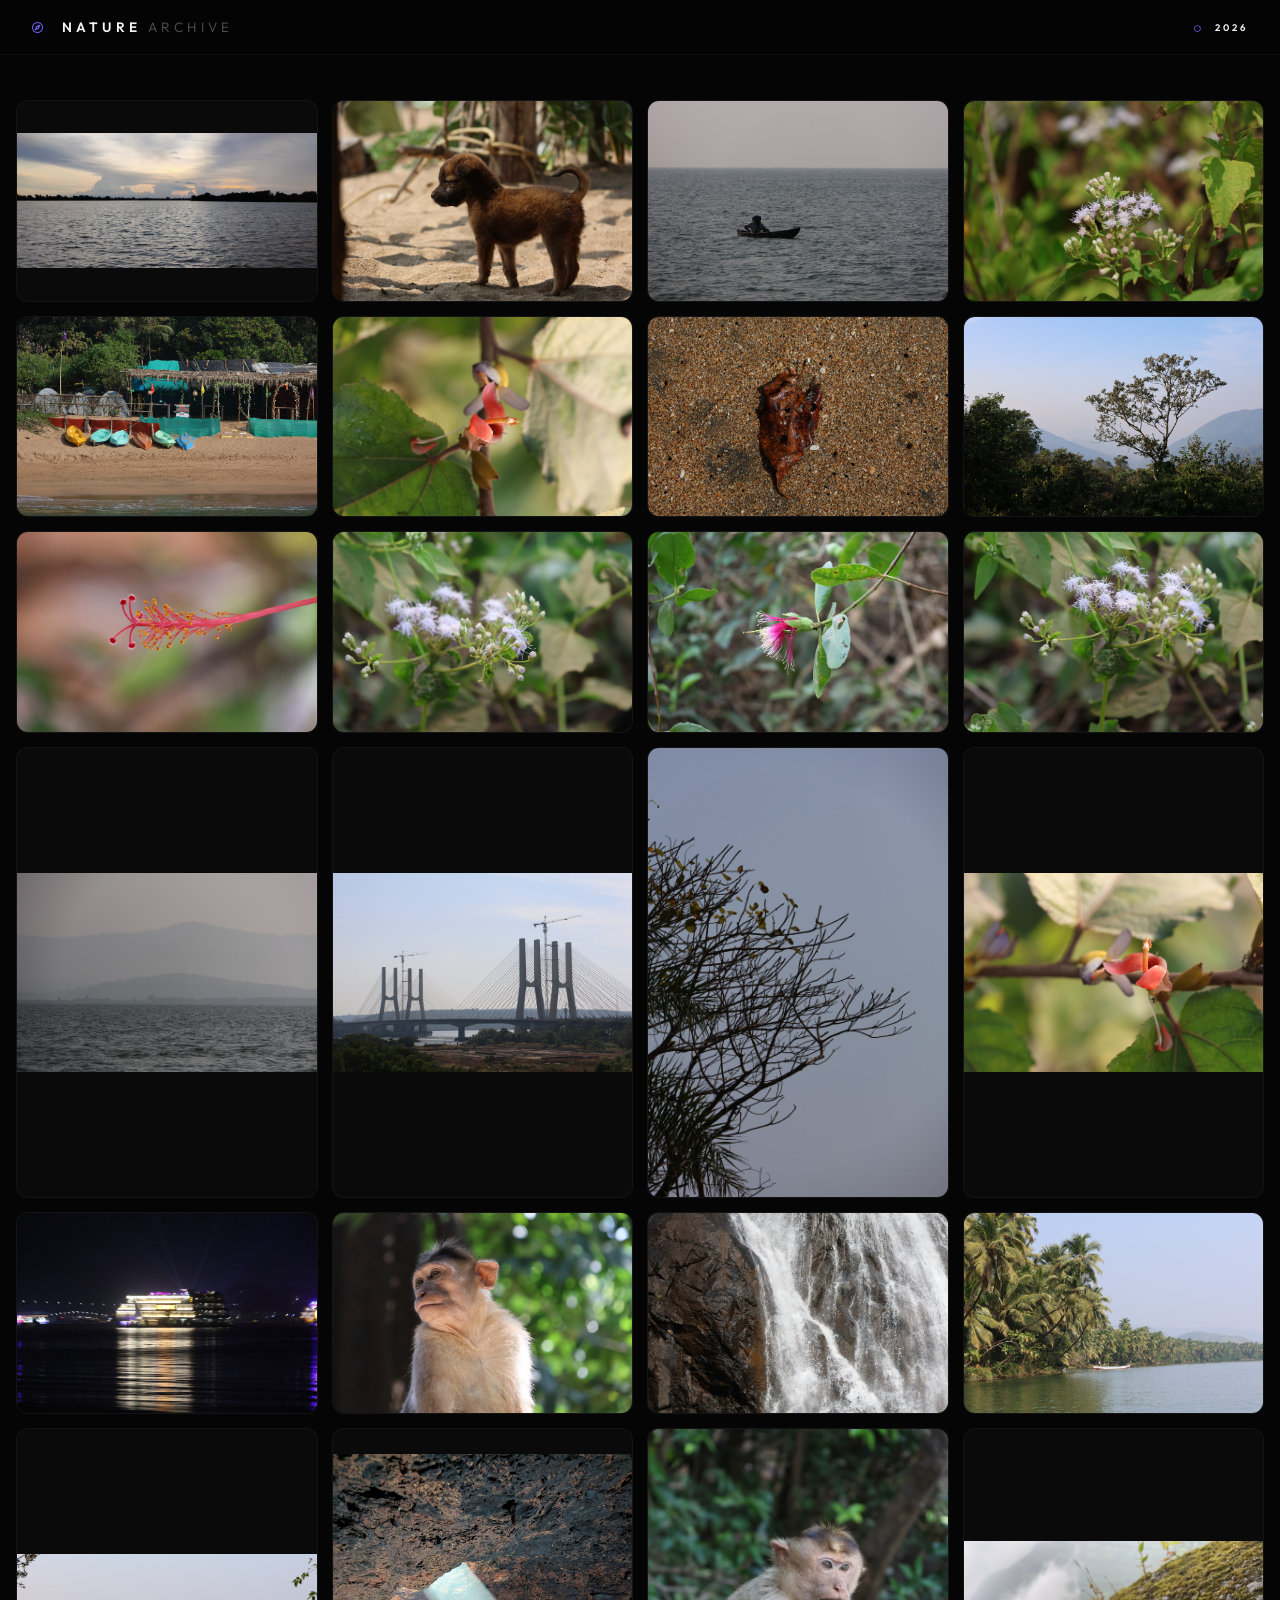
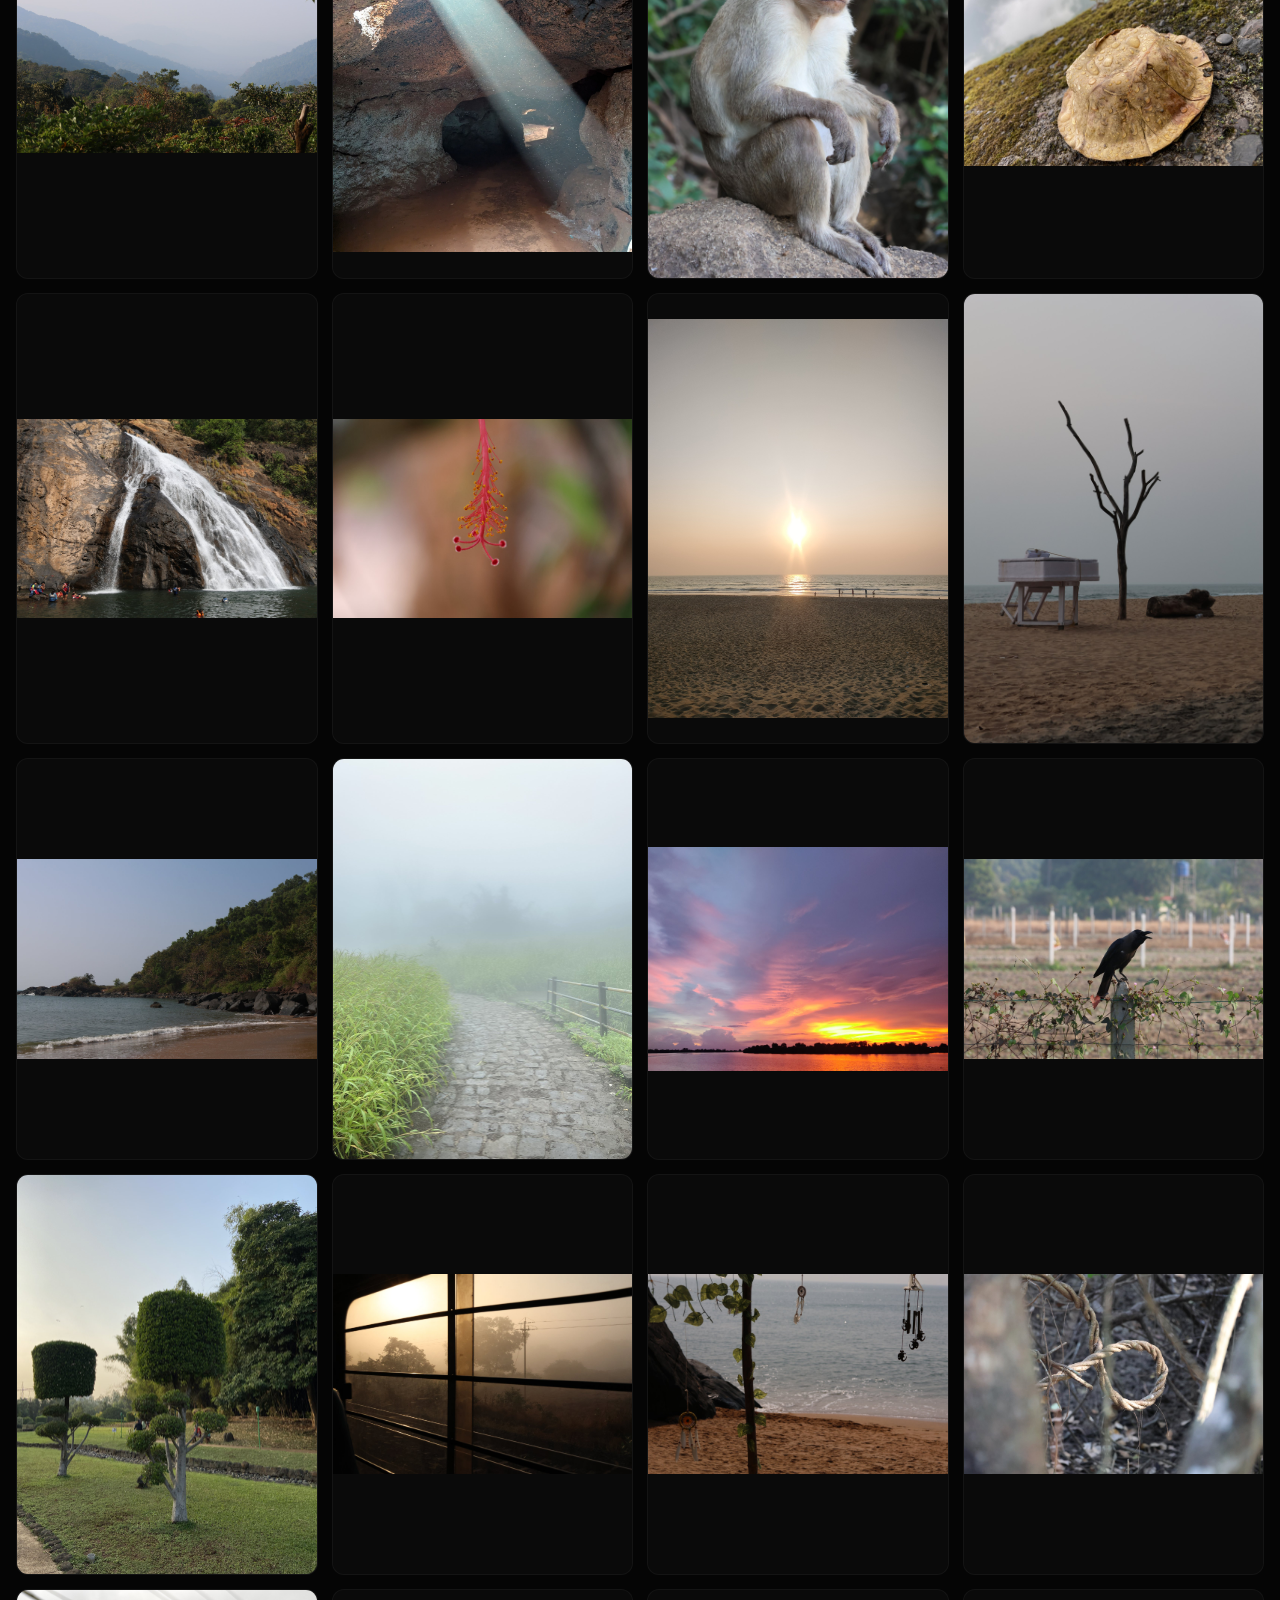
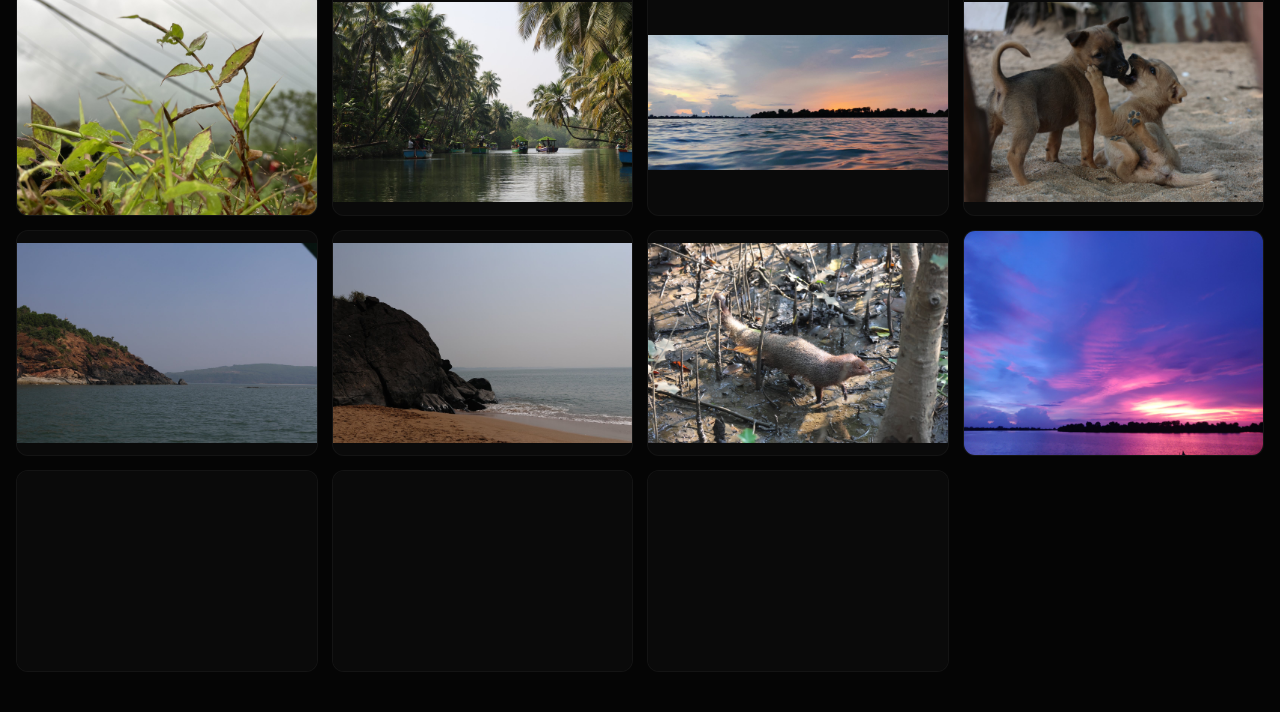
==== commit 1ff3b399: "Update index.html" ====
--- a/index.html
+++ b/index.html
@@ -1,544 +1,960 @@
 <!DOCTYPE html>
 <html lang="en">
 <head>
-<meta charset="UTF-8"/>
-<meta name="viewport" content="width=device-width, initial-scale=1.0, viewport-fit=cover"/>
-<title>Nature's Canvas</title>
-<link rel="preconnect" href="https://fonts.googleapis.com"/>
-<link rel="preconnect" href="https://fonts.gstatic.com" crossorigin/>
-<link href="https://fonts.googleapis.com/css2?family=Cormorant+Garamond:ital,wght@0,300;0,400;0,500;0,600;1,300;1,400;1,500&family=Italiana&family=Space+Grotesk:wght@300;400;500&display=swap" rel="stylesheet"/>
-
-<style>
-/* ═══════════════ TOKENS ═══════════════ */
-:root{
-  --bg:#0a0908;
-  --bg2:#12100d;
-  --panel:#171410;
-  --gold:#c9a227;
-  --gold-hi:#e8c96a;
-  --gold-dim:#8a6f1f;
-  --cream:#ece5d8;
-  --cream-dim:#a89e8c;
-  --ink:#5c5343;
-  --line:rgba(201,162,39,.16);
-  --serif:'Cormorant Garamond',Georgia,serif;
-  --display:'Italiana',serif;
-  --sans:'Space Grotesk',Arial,sans-serif;
-  --expo:cubic-bezier(.16,1,.3,1);
-}
-
-*,*::before,*::after{box-sizing:border-box;margin:0;padding:0;}
-html{scroll-behavior:smooth;}
-body{
-  background:var(--bg);
-  color:var(--cream);
-  font-family:var(--serif);
-  overflow-x:hidden;
-  cursor:none;
-}
-@media(hover:none){body{cursor:auto;}}
-
-::selection{background:rgba(201,162,39,.35);color:#fff;}
-::-webkit-scrollbar{width:4px;}
-::-webkit-scrollbar-track{background:var(--bg);}
-::-webkit-scrollbar-thumb{background:var(--gold-dim);border-radius:2px;}
-
-/* grain */
-body::before{
-  content:'';position:fixed;inset:0;z-index:9990;pointer-events:none;opacity:.05;
-  background-image:url("data:image/svg+xml,%3Csvg xmlns='http://www.w3.org/2000/svg' width='240' height='240'%3E%3Cfilter id='n'%3E%3CfeTurbulence type='fractalNoise' baseFrequency='0.9' numOctaves='3' stitchTiles='stitch'/%3E%3CfeColorMatrix type='saturate' values='0'/%3E%3C/filter%3E%3Crect width='240' height='240' filter='url(%23n)'/%3E%3C/svg%3E");
-}
-
-/* ═══════════════ CUSTOM CURSOR ═══════════════ */
-.cursor-dot,.cursor-ring{
-  position:fixed;top:0;left:0;z-index:10000;pointer-events:none;border-radius:50%;
-  transform:translate(-50%,-50%);
-}
-.cursor-dot{width:6px;height:6px;background:var(--gold-hi);box-shadow:0 0 10px rgba(232,201,106,.7);}
-.cursor-ring{
-  width:36px;height:36px;border:1px solid rgba(201,162,39,.45);
-  transition:width .25s var(--expo),height .25s var(--expo),border-color .25s,background .25s;
-}
-.cursor-ring.hovering{width:64px;height:64px;background:rgba(201,162,39,.08);border-color:var(--gold);}
-@media(hover:none){.cursor-dot,.cursor-ring{display:none;}}
-
-/* ═══════════════ PRELOADER ═══════════════ */
-#preloader{
-  position:fixed;inset:0;z-index:9999;background:var(--bg);
-  display:flex;flex-direction:column;align-items:center;justify-content:center;gap:26px;
-  transition:opacity .8s ease,visibility .8s;
-}
-#preloader.done{opacity:0;visibility:hidden;}
-.pre-mark{
-  font-family:var(--display);font-size:clamp(2rem,6vw,3.6rem);letter-spacing:.35em;
-  color:var(--cream);text-transform:uppercase;padding-left:.35em;
-}
-.pre-bar{width:min(280px,60vw);height:1px;background:rgba(201,162,39,.15);position:relative;overflow:hidden;}
-.pre-bar i{position:absolute;inset:0;background:linear-gradient(90deg,var(--gold),var(--gold-hi));transform-origin:left;transform:scaleX(0);transition:transform .3s ease;}
-.pre-count{font-family:var(--sans);font-size:.68rem;letter-spacing:.4em;color:var(--ink);}
-
-/* ═══════════════ HERO ═══════════════ */
-.hero{
-  min-height:92vh;display:flex;flex-direction:column;
-  align-items:center;justify-content:center;text-align:center;
-  position:relative;padding:40px 20px;
-}
-.hero-eyebrow{
-  font-family:var(--sans);font-size:.66rem;letter-spacing:.55em;text-transform:uppercase;
-  color:var(--gold);margin-bottom:28px;display:flex;align-items:center;gap:16px;
-}
-.hero-eyebrow::before,.hero-eyebrow::after{content:'';width:44px;height:1px;background:var(--line);}
-.hero-title{
-  font-family:var(--display);text-transform:uppercase;line-height:.95;
-  font-size:clamp(3rem,11vw,9rem);letter-spacing:.04em;
-}
-.hero-title .row{display:block;overflow:hidden;}
-.hero-title .row span{display:inline-block;transform:translateY(110%);animation:riseUp 1.1s var(--expo) forwards;}
-.hero-title .row:nth-child(2) span{animation-delay:.14s;color:transparent;-webkit-text-stroke:1px var(--gold);}
-@keyframes riseUp{to{transform:translateY(0);}}
-.hero-sub{
-  margin-top:30px;font-style:italic;font-size:clamp(.95rem,2vw,1.2rem);
-  color:var(--cream-dim);max-width:480px;line-height:1.8;
-  opacity:0;animation:fadeUp 1s var(--expo) .7s forwards;
-}
-.hero-scroll{
-  position:absolute;bottom:34px;left:50%;transform:translateX(-50%);
-  display:flex;flex-direction:column;align-items:center;gap:10px;
-  font-family:var(--sans);font-size:.58rem;letter-spacing:.4em;text-transform:uppercase;color:var(--ink);
-  opacity:0;animation:fadeUp 1s ease 1.2s forwards;
-}
-.hero-scroll .wire{width:1px;height:52px;background:linear-gradient(var(--gold),transparent);position:relative;overflow:hidden;}
-.hero-scroll .wire::after{content:'';position:absolute;top:-50%;left:0;width:100%;height:50%;background:var(--gold-hi);animation:drip 1.8s ease-in-out infinite;}
-@keyframes drip{to{top:110%;}}
-@keyframes fadeUp{from{opacity:0;transform:translateY(18px);}to{opacity:1;transform:translateY(0);}}
-
-/* ═══════════════ MARQUEE RIBBON ═══════════════ */
-.ribbon{
-  border-top:1px solid var(--line);border-bottom:1px solid var(--line);
-  padding:16px 0;overflow:hidden;white-space:nowrap;background:var(--bg2);
-}
-.ribbon-track{display:inline-flex;gap:56px;animation:marquee 26s linear infinite;will-change:transform;}
-.ribbon span{
-  font-family:var(--display);font-size:.95rem;letter-spacing:.32em;text-transform:uppercase;
-  color:var(--ink);display:flex;align-items:center;gap:56px;
-}
-.ribbon span::after{content:'✦';color:var(--gold);font-size:.6rem;}
-@keyframes marquee{to{transform:translateX(-50%);}}
-
-/* ═══════════════ SECTION HEAD ═══════════════ */
-.section-head{
-  display:flex;align-items:flex-end;justify-content:space-between;
-  padding:80px 0 34px;gap:20px;flex-wrap:wrap;
-}
-.section-head h2{
-  font-family:var(--display);font-weight:400;text-transform:uppercase;
-  font-size:clamp(1.7rem,4vw,2.8rem);letter-spacing:.12em;
-}
-.section-head h2 em{color:var(--gold);font-style:normal;}
-.section-head .meta{font-family:var(--sans);font-size:.66rem;letter-spacing:.3em;text-transform:uppercase;color:var(--ink);}
-
-/* ═══════════════ GALLERY ═══════════════ */
-.page{max-width:1500px;margin:0 auto;padding:0 clamp(18px,4vw,54px) 100px;}
-
-.gallery{column-count:1;column-gap:22px;}
-@media(min-width:640px){.gallery{column-count:2;}}
-@media(min-width:980px){.gallery{column-count:3;}}
-@media(min-width:1360px){.gallery{column-count:4;}}
-
-.piece{
-  break-inside:avoid;margin-bottom:22px;position:relative;
-  cursor:none;overflow:hidden;border-radius:3px;
-  opacity:0;transform:translateY(38px);
-  transition:opacity .8s var(--expo),transform .8s var(--expo);
-  will-change:transform;
-}
-.piece.visible{opacity:1;transform:translateY(0);}
-@media(hover:none){.piece{cursor:pointer;}}
-
-.piece img{
-  display:block;width:100%;height:auto;
-  filter:saturate(.82) contrast(1.04) brightness(.94);
-  transition:filter .6s ease,transform 1.1s var(--expo);
-  will-change:transform;
-}
-.piece:hover img{transform:scale(1.07);filter:saturate(1.05) contrast(1.05) brightness(1);}
-
-/* veil + caption */
-.piece .veil{
-  position:absolute;inset:0;
-  background:linear-gradient(to top,rgba(8,6,3,.88) 0%,rgba(8,6,3,.15) 42%,transparent 65%);
-  opacity:0;transition:opacity .5s ease;
-}
-.piece:hover .veil{opacity:1;}
-.piece .cap{
-  position:absolute;left:0;right:0;bottom:0;padding:22px;
-  transform:translateY(14px);opacity:0;transition:all .5s var(--expo);
-}
-.piece:hover .cap{transform:translateY(0);opacity:1;}
-.cap .no{
-  font-family:var(--sans);font-size:.6rem;letter-spacing:.35em;color:var(--gold);
-  text-transform:uppercase;margin-bottom:6px;
-}
-.cap .name{font-family:var(--display);font-size:1.25rem;letter-spacing:.06em;text-transform:uppercase;color:var(--cream);}
-.cap .rule{width:34px;height:1px;background:var(--gold);margin-top:10px;transition:width .5s var(--expo);}
-.piece:hover .cap .rule{width:70px;}
-
-/* index number badge */
-.piece .idx{
-  position:absolute;top:14px;left:14px;
-  font-family:var(--sans);font-size:.62rem;letter-spacing:.2em;color:var(--cream-dim);
-  background:rgba(8,6,3,.55);backdrop-filter:blur(6px);
-  padding:5px 10px;border-radius:2px;border:1px solid rgba(255,255,255,.06);
-}
-
-/* loading / empty */
-.state-msg{
-  column-span:all;text-align:center;padding:110px 20px;color:var(--ink);
-  font-style:italic;font-size:1.05rem;letter-spacing:.08em;
-  display:flex;flex-direction:column;align-items:center;gap:22px;
-}
-.pulse-ring{width:46px;height:46px;border-radius:50%;border:1px solid transparent;border-top-color:var(--gold);animation:spin 1s linear infinite;}
-@keyframes spin{to{transform:rotate(360deg);}}
-
-.empty-box{text-align:center;padding:110px 20px;animation:fadeUp .8s ease both;}
-.empty-box .glyph{
-  width:78px;height:78px;margin:0 auto 24px;border-radius:50%;
-  border:1px solid var(--line);display:flex;align-items:center;justify-content:center;
-  color:var(--gold);font-size:1.5rem;
-}
-.empty-box h3{font-family:var(--display);font-weight:400;letter-spacing:.1em;text-transform:uppercase;font-size:1.4rem;margin-bottom:12px;}
-.empty-box p{color:var(--ink);font-style:italic;line-height:1.9;}
-.empty-box code{font-family:monospace;font-size:.78rem;color:var(--gold);background:rgba(201,162,39,.07);padding:2px 8px;border-radius:2px;}
-
-/* ═══════════════ FOOTER ═══════════════ */
-footer{
-  border-top:1px solid var(--line);background:var(--bg2);
-  padding:64px 20px 44px;text-align:center;
-}
-.f-mark{font-family:var(--display);letter-spacing:.4em;text-transform:uppercase;font-size:1.05rem;color:var(--cream);margin-bottom:14px;}
-.f-quote{font-style:italic;color:var(--ink);font-size:.95rem;margin-bottom:26px;}
-.f-meta{font-family:var(--sans);font-size:.6rem;letter-spacing:.35em;text-transform:uppercase;color:var(--ink);}
-
-/* ═══════════════ LIGHTBOX ═══════════════ */
-#lb{
-  position:fixed;inset:0;z-index:9000;
-  background:rgba(6,5,3,.97);backdrop-filter:blur(20px);
-  display:flex;align-items:center;justify-content:center;
-  opacity:0;pointer-events:none;transition:opacity .4s ease;
-}
-#lb.open{opacity:1;pointer-events:all;}
-
-.lb-stage{position:relative;max-width:min(88vw,1200px);will-change:transform;}
-.lb-stage.anim-next{animation:slideNext .45s var(--expo);}
-.lb-stage.anim-prev{animation:slidePrev .45s var(--expo);}
-@keyframes slideNext{from{transform:translateX(50px);opacity:0;}to{transform:translateX(0);opacity:1;}}
-@keyframes slidePrev{from{transform:translateX(-50px);opacity:0;}to{transform:translateX(0);opacity:1;}}
-
-#lbImg{
-  display:block;max-width:100%;max-height:76vh;border-radius:3px;
-  box-shadow:0 40px 120px rgba(0,0,0,.85),0 0 0 1px rgba(201,162,39,.14);
-  transition:transform .3s var(--expo);
-}
-#lb.zoomed #lbImg{transform:scale(1.55);cursor:zoom-out;}
-
-.lb-under{
-  margin-top:20px;display:flex;align-items:center;justify-content:space-between;gap:16px;flex-wrap:wrap;
-}
-.lb-title{font-family:var(--display);font-size:1.15rem;letter-spacing:.1em;text-transform:uppercase;}
-.lb-sub{font-family:var(--sans);font-size:.62rem;letter-spacing:.3em;text-transform:uppercase;color:var(--gold);margin-top:5px;}
-.lb-tools{display:flex;gap:8px;}
-.lb-tool{
-  width:40px;height:40px;border-radius:50%;
-  background:transparent;border:1px solid var(--line);color:var(--cream-dim);
-  display:flex;align-items:center;justify-content:center;font-size:.85rem;
-  cursor:none;transition:all .25s ease;text-decoration:none;
-}
-.lb-tool:hover{border-color:var(--gold);color:var(--gold-hi);background:rgba(201,162,39,.08);transform:scale(1.08);}
-@media(hover:none){.lb-tool{cursor:pointer;}}
-
-.lb-arrow{
-  position:absolute;top:50%;transform:translateY(-50%);z-index:5;
-  width:52px;height:52px;border-radius:50%;
-  background:rgba(23,20,16,.7);border:1px solid var(--line);color:var(--cream);
-  display:flex;align-items:center;justify-content:center;font-size:1rem;
-  cursor:none;transition:all .25s ease;backdrop-filter:blur(8px);
-}
-.lb-arrow:hover{border-color:var(--gold);color:var(--gold-hi);background:rgba(201,162,39,.12);}
-.lb-arrow.prev{left:max(14px,calc(50% - 640px));}
-.lb-arrow.next{right:max(14px,calc(50% - 640px));}
-@media(max-width:700px){.lb-arrow{display:none;}}
-@media(hover:none){.lb-arrow{cursor:pointer;}}
-
-.lb-progress{
-  position:absolute;top:0;left:0;right:0;height:2px;background:rgba(255,255,255,.06);
-}
-.lb-progress i{display:block;height:100%;background:linear-gradient(90deg,var(--gold),var(--gold-hi));transform-origin:left;transition:transform .4s var(--expo);}
-
-.lb-counter{
-  position:absolute;top:22px;left:50%;transform:translateX(-50%);
-  font-family:var(--sans);font-size:.66rem;letter-spacing:.4em;color:var(--cream-dim);
-}
-
-/* scroll top */
-#toTop{
-  position:fixed;bottom:26px;right:22px;z-index:800;
-  width:46px;height:46px;border-radius:50%;
-  background:var(--panel);border:1px solid var(--line);color:var(--gold);
-  display:flex;align-items:center;justify-content:center;
-  cursor:none;opacity:0;transform:translateY(12px);pointer-events:none;
-  transition:all .3s var(--expo);
-}
-#toTop.show{opacity:1;transform:translateY(0);pointer-events:all;}
-#toTop:hover{border-color:var(--gold);box-shadow:0 0 24px rgba(201,162,39,.2);}
-@media(hover:none){#toTop{cursor:pointer;}}
-</style>
+  <meta charset="UTF-8" />
+  <meta name="viewport" content="width=device-width, initial-scale=1.0, viewport-fit=cover" />
+  <title>NATURE — Immersive Gallery</title>
+  
+  <link rel="preconnect" href="https://fonts.googleapis.com" />
+  <link rel="preconnect" href="https://fonts.gstatic.com" crossorigin />
+  <link href="https://fonts.googleapis.com/css2?family=Outfit:wght@100;200;300;400;500;600;700&display=swap" rel="stylesheet" />
+  <link rel="stylesheet" href="https://cdnjs.cloudflare.com/ajax/libs/font-awesome/6.5.1/css/all.min.css" />
+
+  <style>
+    /* ═══════════════════════════════════════════════════════
+       DESIGN SYSTEM — Ultra Minimal + Bold
+    ═══════════════════════════════════════════════════════ */
+    * {
+      margin: 0;
+      padding: 0;
+      box-sizing: border-box;
+    }
+
+    :root {
+      --bg: #050505;
+      --bg-card: #0a0a0a;
+      --bg-hover: #111111;
+      --text: #f5f5f5;
+      --text-dim: #555555;
+      --accent: #6c5ce7;
+      --accent-glow: rgba(108, 92, 231, 0.08);
+      --border: rgba(255, 255, 255, 0.04);
+      --border-hover: rgba(108, 92, 231, 0.15);
+      --shadow: 0 8px 40px rgba(0, 0, 0, 0.8);
+      --font: 'Outfit', -apple-system, sans-serif;
+    }
+
+    html {
+      scroll-behavior: smooth;
+    }
+
+    body {
+      background: var(--bg);
+      color: var(--text);
+      font-family: var(--font);
+      min-height: 100vh;
+      overflow-x: hidden;
+    }
+
+    /* ═══════════════════════════════════════════════════════
+       SCROLLBAR
+    ═══════════════════════════════════════════════════════ */
+    ::-webkit-scrollbar {
+      width: 2px;
+    }
+    ::-webkit-scrollbar-track {
+      background: var(--bg);
+    }
+    ::-webkit-scrollbar-thumb {
+      background: var(--accent);
+      border-radius: 10px;
+    }
+
+    /* ═══════════════════════════════════════════════════════
+       HEADER — Ultra Minimal
+    ═══════════════════════════════════════════════════════ */
+    .header {
+      position: fixed;
+      top: 0;
+      left: 0;
+      right: 0;
+      z-index: 100;
+      padding: 18px 32px;
+      background: rgba(5, 5, 5, 0.85);
+      backdrop-filter: blur(20px);
+      border-bottom: 1px solid var(--border);
+      display: flex;
+      align-items: center;
+      justify-content: space-between;
+    }
+
+    .header .brand {
+      font-weight: 300;
+      font-size: 0.85rem;
+      letter-spacing: 0.3em;
+      text-transform: uppercase;
+      color: var(--text-dim);
+    }
+
+    .header .brand span {
+      color: var(--text);
+      font-weight: 600;
+    }
+
+    .header .brand i {
+      color: var(--accent);
+      margin-right: 8px;
+      font-size: 0.7rem;
+    }
+
+    /* ═══════════════════════════════════════════════════════
+       MAIN — Full Bleed Gallery
+    ═══════════════════════════════════════════════════════ */
+    .main {
+      padding-top: 80px;
+      max-width: 1600px;
+      margin: 0 auto;
+      padding-left: 16px;
+      padding-right: 16px;
+      padding-bottom: 40px;
+    }
+
+    /* ── Gallery Grid ── */
+    .gallery {
+      display: grid;
+      grid-template-columns: repeat(auto-fill, minmax(280px, 1fr));
+      gap: 14px;
+      margin-top: 20px;
+    }
+
+    /* ── Art Card ── */
+    .art-card {
+      position: relative;
+      background: var(--bg-card);
+      border-radius: 12px;
+      overflow: hidden;
+      border: 1px solid var(--border);
+      transition: all 0.4s cubic-bezier(0.25, 0.46, 0.45, 0.94);
+      cursor: pointer;
+      display: flex;
+      align-items: center;
+      justify-content: center;
+      min-height: 200px;
+    }
+
+    .art-card:hover {
+      border-color: var(--border-hover);
+      transform: translateY(-4px);
+      box-shadow: var(--shadow);
+      z-index: 10;
+    }
+
+    .art-card img {
+      display: block;
+      width: 100%;
+      height: auto;
+      transition: all 0.5s ease;
+      background: var(--bg-card);
+    }
+
+    .art-card:hover img {
+      filter: brightness(0.85) saturate(1.05);
+      transform: scale(1.02);
+    }
+
+    /* ── Card Overlay ── */
+    .art-card .overlay {
+      position: absolute;
+      bottom: 0;
+      left: 0;
+      right: 0;
+      padding: 20px 18px;
+      background: linear-gradient(to top, rgba(0, 0, 0, 0.7), transparent);
+      opacity: 0;
+      transform: translateY(10px);
+      transition: all 0.35s ease;
+    }
+
+    .art-card:hover .overlay {
+      opacity: 1;
+      transform: translateY(0);
+    }
+
+    .art-card .overlay .title {
+      font-size: 0.7rem;
+      font-weight: 300;
+      letter-spacing: 0.08em;
+      color: rgba(255, 255, 255, 0.6);
+    }
+
+    .art-card .overlay .index {
+      font-size: 0.5rem;
+      color: rgba(255, 255, 255, 0.15);
+      font-weight: 200;
+      letter-spacing: 0.15em;
+    }
+
+    /* ── Placeholder ── */
+    .placeholder {
+      background: var(--bg-card);
+      border-radius: 12px;
+      border: 1px solid var(--border);
+      aspect-ratio: 4/3;
+      display: flex;
+      align-items: center;
+      justify-content: center;
+      color: var(--text-dim);
+      font-size: 0.6rem;
+      letter-spacing: 0.1em;
+      animation: pulse 1.5s ease-in-out infinite;
+      min-height: 200px;
+    }
+
+    @keyframes pulse {
+      0%, 100% { opacity: 0.3; }
+      50% { opacity: 0.6; }
+    }
+
+    /* ── Empty State ── */
+    .empty {
+      grid-column: 1 / -1;
+      display: flex;
+      flex-direction: column;
+      align-items: center;
+      justify-content: center;
+      padding: 120px 20px;
+      text-align: center;
+      gap: 16px;
+    }
+
+    .empty .icon {
+      width: 60px;
+      height: 60px;
+      border: 1px solid var(--border);
+      border-radius: 50%;
+      display: flex;
+      align-items: center;
+      justify-content: center;
+      font-size: 1.3rem;
+      color: var(--text-dim);
+    }
+
+    .empty h2 {
+      font-weight: 300;
+      font-size: 1.2rem;
+      color: var(--text-dim);
+      letter-spacing: 0.1em;
+    }
+
+    .empty p {
+      color: var(--text-dim);
+      font-size: 0.75rem;
+      max-width: 360px;
+      line-height: 1.8;
+      font-weight: 200;
+    }
+
+    .empty code {
+      background: var(--bg-card);
+      padding: 2px 10px;
+      border-radius: 4px;
+      font-size: 0.65rem;
+      color: var(--accent);
+      border: 1px solid var(--border);
+      font-family: 'Monaco', monospace;
+    }
+
+    /* ═══════════════════════════════════════════════════════
+       LIGHTBOX — Immersive Full Screen
+    ═══════════════════════════════════════════════════════ */
+    .lightbox {
+      position: fixed;
+      inset: 0;
+      z-index: 1000;
+      background: rgba(0, 0, 0, 0.97);
+      backdrop-filter: blur(60px);
+      display: flex;
+      align-items: center;
+      justify-content: center;
+      opacity: 0;
+      pointer-events: none;
+      transition: opacity 0.4s ease;
+      padding: 40px;
+    }
+
+    .lightbox.open {
+      opacity: 1;
+      pointer-events: all;
+    }
+
+    .lightbox .backdrop {
+      position: absolute;
+      inset: 0;
+      cursor: zoom-out;
+    }
+
+    /* ── Frame ── */
+    .lightbox .frame {
+      position: relative;
+      z-index: 2;
+      max-width: 90vw;
+      max-height: 85vh;
+      background: transparent;
+      display: flex;
+      align-items: center;
+      justify-content: center;
+      transform: scale(0.92);
+      transition: transform 0.5s cubic-bezier(0.34, 1.56, 0.64, 1);
+    }
+
+    .lightbox.open .frame {
+      transform: scale(1);
+    }
+
+    .lightbox .frame img {
+      display: block;
+      max-width: 100%;
+      max-height: 80vh;
+      width: auto;
+      height: auto;
+      object-fit: contain;
+      transition: transform 0.35s ease;
+      touch-action: pinch-zoom;
+      border-radius: 4px;
+    }
+
+    .lightbox .frame img.zoomed {
+      transform: scale(1.6);
+      cursor: zoom-out;
+    }
+
+    /* ── Controls — ALWAYS VISIBLE ── */
+    .lb-controls {
+      position: fixed;
+      bottom: 32px;
+      left: 50%;
+      transform: translateX(-50%);
+      z-index: 10;
+      display: flex;
+      align-items: center;
+      gap: 8px;
+      padding: 8px 12px;
+      background: rgba(10, 10, 10, 0.7);
+      backdrop-filter: blur(16px);
+      border-radius: 100px;
+      border: 1px solid rgba(255, 255, 255, 0.04);
+      opacity: 0;
+      transition: opacity 0.4s ease 0.3s;
+    }
+
+    .lightbox.open .lb-controls {
+      opacity: 1;
+    }
+
+    .lb-btn {
+      width: 40px;
+      height: 40px;
+      border: none;
+      border-radius: 50%;
+      background: transparent;
+      color: rgba(255, 255, 255, 0.4);
+      cursor: pointer;
+      display: flex;
+      align-items: center;
+      justify-content: center;
+      transition: all 0.25s ease;
+      font-size: 0.9rem;
+    }
+
+    .lb-btn:hover {
+      background: rgba(255, 255, 255, 0.04);
+      color: #ffffff;
+      transform: scale(1.05);
+    }
+
+    .lb-btn.close:hover {
+      background: rgba(255, 50, 50, 0.08);
+      color: #ff6b6b;
+    }
+
+    .lb-btn.download:hover {
+      background: rgba(108, 92, 231, 0.08);
+      color: var(--accent);
+    }
+
+    .lb-divider {
+      width: 1px;
+      height: 24px;
+      background: rgba(255, 255, 255, 0.04);
+    }
+
+    /* ── Navigation ── */
+    .lb-nav {
+      position: fixed;
+      top: 50%;
+      transform: translateY(-50%);
+      z-index: 5;
+      width: 44px;
+      height: 44px;
+      border: 1px solid rgba(255, 255, 255, 0.04);
+      border-radius: 50%;
+      background: rgba(0, 0, 0, 0.3);
+      backdrop-filter: blur(12px);
+      color: rgba(255, 255, 255, 0.2);
+      cursor: pointer;
+      display: flex;
+      align-items: center;
+      justify-content: center;
+      transition: all 0.3s ease;
+      font-size: 0.85rem;
+      opacity: 0;
+      pointer-events: none;
+    }
+
+    .lightbox.open .lb-nav {
+      opacity: 1;
+      pointer-events: all;
+    }
+
+    .lb-nav:hover {
+      background: rgba(255, 255, 255, 0.04);
+      border-color: rgba(255, 255, 255, 0.06);
+      color: #ffffff;
+      transform: translateY(-50%) scale(1.05);
+    }
+
+    .lb-nav.hidden {
+      opacity: 0 !important;
+      pointer-events: none !important;
+    }
+
+    #lbPrev { left: 24px; }
+    #lbNext { right: 24px; }
+
+    /* ── Counter ── */
+    .lb-counter {
+      position: fixed;
+      top: 24px;
+      right: 24px;
+      z-index: 5;
+      font-size: 0.55rem;
+      color: rgba(255, 255, 255, 0.08);
+      letter-spacing: 0.2em;
+      font-weight: 200;
+      opacity: 0;
+      transition: opacity 0.4s ease 0.5s;
+    }
+
+    .lightbox.open .lb-counter {
+      opacity: 1;
+    }
+
+    /* ── Filename ── */
+    .lb-filename {
+      position: fixed;
+      bottom: 90px;
+      left: 50%;
+      transform: translateX(-50%);
+      z-index: 5;
+      font-size: 0.6rem;
+      color: rgba(255, 255, 255, 0.08);
+      letter-spacing: 0.1em;
+      font-weight: 200;
+      opacity: 0;
+      transition: opacity 0.4s ease 0.5s;
+    }
+
+    .lightbox.open .lb-filename {
+      opacity: 1;
+    }
+
+    /* ═══════════════════════════════════════════════════════
+       SCROLL TOP
+    ═══════════════════════════════════════════════════════ */
+    #scrollTop {
+      position: fixed;
+      bottom: 24px;
+      right: 24px;
+      z-index: 50;
+      width: 40px;
+      height: 40px;
+      border: 1px solid var(--border);
+      border-radius: 50%;
+      background: rgba(5, 5, 5, 0.8);
+      backdrop-filter: blur(12px);
+      color: var(--text-dim);
+      cursor: pointer;
+      display: flex;
+      align-items: center;
+      justify-content: center;
+      transition: all 0.3s ease;
+      opacity: 0;
+      transform: translateY(10px);
+      pointer-events: none;
+      font-size: 0.75rem;
+    }
+
+    #scrollTop.show {
+      opacity: 1;
+      transform: translateY(0);
+      pointer-events: all;
+    }
+
+    #scrollTop:hover {
+      border-color: var(--accent);
+      color: var(--accent);
+      transform: translateY(-2px);
+    }
+
+    /* ═══════════════════════════════════════════════════════
+       RESPONSIVE
+    ═══════════════════════════════════════════════════════ */
+    @media (max-width: 1024px) {
+      .gallery {
+        grid-template-columns: repeat(auto-fill, minmax(220px, 1fr));
+        gap: 12px;
+      }
+    }
+
+    @media (max-width: 768px) {
+      .header {
+        padding: 14px 16px;
+      }
+      
+      .header .brand {
+        font-size: 0.7rem;
+      }
+      
+      .main {
+        padding-left: 10px;
+        padding-right: 10px;
+        padding-top: 72px;
+      }
+      
+      .gallery {
+        grid-template-columns: repeat(auto-fill, minmax(160px, 1fr));
+        gap: 8px;
+      }
+      
+      .art-card {
+        border-radius: 8px;
+        min-height: 140px;
+      }
+      
+      .lightbox {
+        padding: 16px;
+      }
+      
+      .lightbox .frame {
+        max-width: 98vw;
+        max-height: 82vh;
+      }
+      
+      .lb-nav {
+        width: 36px;
+        height: 36px;
+        font-size: 0.7rem;
+      }
+      
+      #lbPrev { left: 8px; }
+      #lbNext { right: 8px; }
+      
+      .lb-controls {
+        padding: 6px 10px;
+        bottom: 20px;
+        gap: 4px;
+      }
+      
+      .lb-btn {
+        width: 34px;
+        height: 34px;
+        font-size: 0.75rem;
+      }
+      
+      .lb-counter {
+        top: 16px;
+        right: 16px;
+        font-size: 0.45rem;
+      }
+      
+      .lb-filename {
+        bottom: 72px;
+        font-size: 0.5rem;
+      }
+      
+      #scrollTop {
+        bottom: 16px;
+        right: 16px;
+        width: 34px;
+        height: 34px;
+        font-size: 0.65rem;
+      }
+    }
+
+    @media (max-width: 480px) {
+      .gallery {
+        grid-template-columns: repeat(2, 1fr);
+        gap: 6px;
+      }
+      
+      .art-card {
+        border-radius: 6px;
+        min-height: 100px;
+      }
+      
+      .art-card .overlay {
+        padding: 12px;
+      }
+      
+      .art-card .overlay .title {
+        font-size: 0.55rem;
+      }
+      
+      .lb-controls {
+        bottom: 14px;
+        padding: 4px 8px;
+      }
+      
+      .lb-btn {
+        width: 30px;
+        height: 30px;
+        font-size: 0.65rem;
+      }
+      
+      .lb-divider {
+        height: 16px;
+      }
+    }
+
+    @media (max-width: 380px) {
+      .gallery {
+        gap: 4px;
+      }
+      
+      .art-card {
+        border-radius: 4px;
+      }
+    }
+  </style>
 </head>
 <body>
 
-<!-- Cursor -->
-<div class="cursor-dot" aria-hidden="true"></div>
-<div class="cursor-ring" aria-hidden="true"></div>
-
-<!-- Preloader -->
-<div id="preloader">
-  <div class="pre-mark">Atelier</div>
-  <div class="pre-bar"><i id="preFill"></i></div>
-  <div class="pre-count" id="preCount">00</div>
-</div>
-
-<!-- Hero -->
-<header class="hero">
-  <p class="hero-eyebrow">Est. MMXXV · A Visual Archive</p>
-  <h1 class="hero-title">
-    <span class="row"><span>Nature's</span></span>
-    <span class="row"><span>Canvas</span></span>
-  </h1>
-  <p class="hero-sub">Stories written by wind, water and light — collected, framed, and offered to the patient eye.</p>
-  <div class="hero-scroll">Scroll<span class="wire"></span></div>
-</header>
-
-<!-- Ribbon -->
-<div class="ribbon" aria-hidden="true">
-  <div class="ribbon-track" id="ribbonTrack"></div>
-</div>
-
-<main class="page">
-  <div class="section-head">
-    <h2>The <em>Collection</em></h2>
-    <span class="meta" id="countMeta">Curating…</span>
-  </div>
-  <div class="gallery" id="gallery" role="list" aria-label="Artwork collection">
-    <div class="state-msg" id="loadMsg"><div class="pulse-ring"></div>Developing photographs…</div>
-  </div>
-</main>
-
-<footer>
-  <div class="f-mark">✦ Atelier ✦</div>
-  <p class="f-quote">“In every walk with nature, one receives far more than he seeks.”</p>
-  <p class="f-meta" id="footMeta">— curated by Prasad —</p>
-</footer>
-
-<button id="toTop" aria-label="Back to top">↑</button>
-
-<!-- Lightbox -->
-<div id="lb" role="dialog" aria-modal="true" aria-hidden="true">
-  <div class="lb-progress"><i id="lbProgFill"></i></div>
-  <div class="lb-counter" id="lbCounter"></div>
-  <button class="lb-arrow prev" id="lbPrev" aria-label="Previous">←</button>
-  <button class="lb-arrow next" id="lbNext" aria-label="Next">→</button>
-  <div class="lb-stage" id="lbStage">
-    <img id="lbImg" src="" alt=""/>
-    <div class="lb-under">
-      <div>
-        <div class="lb-title" id="lbTitle"></div>
-        <div class="lb-sub" id="lbSub"></div>
-      </div>
-      <div class="lb-tools">
-        <a class="lb-tool" id="lbDl" download title="Download">⤓</a>
-        <button class="lb-tool" id="lbZoomBtn" title="Zoom">⤢</button>
-        <button class="lb-tool" id="lbClose" title="Close">✕</button>
-      </div>
+  <!-- ═══════════════════════════════════════════════════════
+       HEADER
+  ═══════════════════════════════════════════════════════ -->
+  <header class="header">
+    <div class="brand">
+      <i class="fa-regular fa-compass"></i>
+      <span>NATURE</span> ARCHIVE
+    </div>
+    <div class="brand" style="font-size:0.6rem;color:var(--text-dim);">
+      <i class="fa-regular fa-circle" style="color:var(--accent);font-size:0.4rem;"></i>
+      <span id="yearDisplay"></span>
+    </div>
+  </header>
+
+  <!-- ═══════════════════════════════════════════════════════
+       MAIN GALLERY
+  ═══════════════════════════════════════════════════════ -->
+  <main class="main">
+    <div class="gallery" id="gallery"></div>
+  </main>
+
+  <!-- ═══════════════════════════════════════════════════════
+       SCROLL TOP
+  ═══════════════════════════════════════════════════════ -->
+  <button id="scrollTop" aria-label="Back to top">
+    <i class="fa-regular fa-arrow-up"></i>
+  </button>
+
+  <!-- ═══════════════════════════════════════════════════════
+       LIGHTBOX
+  ═══════════════════════════════════════════════════════ -->
+  <div class="lightbox" id="lightbox" role="dialog" aria-modal="true" aria-hidden="true">
+    <div class="backdrop" id="lbBackdrop"></div>
+
+    <button class="lb-nav hidden" id="lbPrev" aria-label="Previous">
+      <i class="fa-solid fa-chevron-left"></i>
+    </button>
+    <button class="lb-nav hidden" id="lbNext" aria-label="Next">
+      <i class="fa-solid fa-chevron-right"></i>
+    </button>
+
+    <div class="frame" id="lbFrame">
+      <img id="lbImg" src="" alt="" loading="eager" />
+    </div>
+
+    <div class="lb-counter" id="lbCounter"></div>
+    <div class="lb-filename" id="lbFilename"></div>
+
+    <div class="lb-controls">
+      <button class="lb-btn" id="lbZoom" title="Toggle zoom" aria-label="Toggle zoom">
+        <i class="fa-regular fa-magnifying-glass-plus"></i>
+      </button>
+      <span class="lb-divider"></span>
+      <a class="lb-btn download" id="lbDownload" title="Download" aria-label="Download" download>
+        <i class="fa-regular fa-download"></i>
+      </a>
+      <span class="lb-divider"></span>
+      <button class="lb-btn close" id="lbClose" title="Close" aria-label="Close">
+        <i class="fa-regular fa-xmark"></i>
+      </button>
     </div>
   </div>
-</div>
-
-<script>
-/* ═══════ CONFIG ═══════ */
-const CFG = {
-  path:'images/', manifest:'images/manifest.json',
-  formats:['.jpg','.jpeg','.png','.webp','.gif','.avif'],
-  // fallback demo pieces (used only if your folder/manifest isn't found)
-  demo:[1,2,3,4,5,6,7,8,9,10].map(n=>`https://picsum.photos/seed/ateliern/700/{n}/700/n/700/{[880,520,760,640,940,600,720,560,820,680][n-1]}.jpg`)
-};
-
-let items=[], cur=-1;
-
-const $=id=>document.getElementById(id);
-const gallery=(′gallery′),lb=('gallery'), lb=(′gallery′),lb=('lb'), lbImg=(′lbImg′),lbStage=('lbImg'), lbStage=(′lbImg′),lbStage=('lbStage');
-
-/* ═══════ PRELOADER ═══════ */
-(function(){
-  let p=0;
-  const tick=setInterval(()=>{
-    p=Math.min(p+Math.random()*14,92);
-    (′preFill′).style.transform=‘scaleX(('preFill').style.transform=`scaleX((′preFill′).style.transform=‘scaleX({p/100})`;
-    $('preCount').textContent=String(Math.floor(p)).padStart(2,'0');
-    if(p>=92){clearInterval(tick);}
-  },140);
-  window.finishPreload=()=>{
-    clearInterval(tick);
-    $('preFill').style.transform='scaleX(1)';
-    $('preCount').textContent='100';
-    setTimeout(()=>$('preloader').classList.add('done'),350);
-  };
-})();
-
-/* ═══════ CURSOR ═══════ */
-(function(){
-  const dot=document.querySelector('.cursor-dot'), ring=document.querySelector('.cursor-ring');
-  if(matchMedia('(hover:none)').matches) return;
-  let mx=innerWidth/2,my=innerHeight/2,rx=mx,ry=my;
-  addEventListener('mousemove',e=>{mx=e.clientX;my=e.clientY;dot.style.left=mx+'px';dot.style.top=my+'px';},{passive:true});
-  (function loop(){rx+=(mx-rx)*.16;ry+=(my-ry)*.16;ring.style.left=rx+'px';ring.style.top=ry+'px';requestAnimationFrame(loop);})();
-  document.addEventListener('mouseover',e=>{
-    ring.classList.toggle('hovering',!!e.target.closest('.piece,.lb-tool,.lb-arrow,#toTop,a,button'));
-  });
-})();
-
-/* ═══════ RIBBON ═══════ */
-(function(){
-  const words=['Light','Shadow','Texture','Silence','Wilderness','Patience','Form','Wonder'];
-  const html=words.map(w=>`<span>${w}</span>`).join('');
-  $('ribbonTrack').innerHTML=html+html; // duplicate for seamless loop
-})();
-
-/* ═══════ DISCOVERY (your images first, demo fallback) ═══════ */
-async function discover(){
-  try{
-    const r=await fetch(CFG.manifest);
-    if(r.ok){
-      const list=await r.json();
-      if(Array.isArray(list)&&list.length) return build(list.map(f=>({src:CFG.path+f,name:f})));
-    }
-  }catch(_){}
-  try{
-    const r=await fetch(CFG.path);
-    if(r.ok){
-      const doc=new DOMParser().parseFromString(await r.text(),'text/html');
-      const names=[...doc.querySelectorAll('a[href]')]
-        .map(a=>a.getAttribute('href'))
-        .filter(h=>CFG.formats.some(e=>h.toLowerCase().endsWith(e)))
-        .map(h=>h.split('/').pop());
-      if(names.length) return build(names.map(f=>({src:CFG.path+f,name:f})));
-    }
-  }catch(_){}
-  build(CFG.demo.map((src,i)=>({src,name:`Nature Study ${String(i+1).padStart(2,'0')}.jpg`})));
-}
-
-/* ═══════ BUILD ═══════ */
-function build(list){
-  $('loadMsg')?.remove();
-  if(!list.length){
-    gallery.innerHTML=`<div class="empty-box">
-      <div class="glyph">❦</div><h3>The walls are bare</h3>
-      <p>Add images to <code>/images</code> and list them in<br/><code>images/manifest.json</code></p></div>`;
-    finishPreload(); return;
-  }
-  items=list;
-  list.forEach((it,i)=>{
-    const el=document.createElement('figure');
-    el.className='piece';el.setAttribute('role','listitem');el.tabIndex=0;
-    el.innerHTML=`<span class="idx">${String(i+1).padStart(2,'0')}</span>
-      <img loading="lazy" decoding="async" alt="pretty(it.name)"src="{pretty(it.name)}" src="pretty(it.name)"src="{it.src}">
-      <div class="veil"></div>
-      <figcaption class="cap">
-        <div class="no">Nº ${String(i+1).padStart(2,'0')}</div>
-        <div class="name">${pretty(it.name)}</div>
-        <div class="rule"></div>
-      </figcaption>`;
-    el.addEventListener('click',()=>openLB(i));
-    el.addEventListener('keydown',e=>{if(e.key==='Enter'||e.key===' '){e.preventDefault();openLB(i);}});
-    gallery.appendChild(el);
-  });
-  reveal();
-  (′countMeta′).textContent=‘('countMeta').textContent=`(′countMeta′).textContent=‘{list.length} Works · Permanent Collection`;
-  (′footMeta′).textContent=‘('footMeta').textContent=`(′footMeta′).textContent=‘{list.length} works — curated by Prasad`;
-  finishPreload();
-}
-
-function pretty(f){return f.replace(/\.[^.]+$/,'').replace(/[-_]/g,' ').replace(/\b\w/g,c=>c.toUpperCase());}
-
-/* ═══════ SCROLL REVEAL ═══════ */
-function reveal(){
-  const io=new IntersectionObserver(es=>{
-    es.forEach(e=>{
-      if(!e.isIntersecting)return;
-      const frames=[...gallery.querySelectorAll('.piece')];
-      setTimeout(()=>e.target.classList.add('visible'),Math.min(frames.indexOf(e.target)*60,420));
-      io.unobserve(e.target);
-    });
-  },{rootMargin:'0px 0px 100px 0px'});
-  gallery.querySelectorAll('.piece').forEach(p=>io.observe(p));
-}
-
-/* ═══════ LIGHTBOX ═══════ */
-function openLB(i){
-  cur=i;
-  const it=items[i];
-  lbImg.src=it.src; lbImg.alt=pretty(it.name);
-  $('lbTitle').textContent=pretty(it.name);
-  (′lbSub′).textContent=‘Plate('lbSub').textContent=`Plate(′lbSub′).textContent=‘Plate{String(i+1).padStart(2,'0')} of ${String(items.length).padStart(2,'0')}`;
-  (′lbCounter′).textContent=‘('lbCounter').textContent=`(′lbCounter′).textContent=‘{i+1} / ${items.length}`;
-  (′lbProgFill′).style.transform=‘scaleX(('lbProgFill').style.transform=`scaleX((′lbProgFill′).style.transform=‘scaleX({(i+1)/items.length})`;
-  (′lbDl′).href=it.src;('lbDl').href=it.src;(′lbDl′).href=it.src;('lbDl').setAttribute('download',it.name);
-  lb.classList.add('open'); lb.classList.remove('zoomed');
-  lb.setAttribute('aria-hidden','false');
-  document.body.style.overflow='hidden';
-  // preload neighbours for instant nav
-  [i+1,i-1].forEach(n=>{const nb=items[(n+items.length)%items.length];if(nb){const im=new Image();im.src=nb.src;}});
-}
-function closeLB(){
-  lb.classList.remove('open','zoomed');
-  lb.setAttribute('aria-hidden','true');
-  document.body.style.overflow='';
-  setTimeout(()=>lbImg.src='',400);
-}
-function nav(dir){
-  if(items.length<2)return;
-  let n=(cur+dir+items.length)%items.length;
-  openLB(n);
-  lbStage.classList.remove('anim-next','anim-prev');
-  void lbStage.offsetWidth; // restart animation
-  lbStage.classList.add(dir>0?'anim-next':'anim-prev');
-}
-
-$('lbClose').addEventListener('click',closeLB);
-$('lbPrev').addEventListener('click',()=>nav(-1));
-$('lbNext').addEventListener('click',()=>nav(1));
-$('lbZoomBtn').addEventListener('click',()=>lb.classList.toggle('zoomed'));
-lbImg.addEventListener('click',()=>lb.classList.toggle('zoomed'));
-lb.addEventListener('click',e=>{if(e.target===lb)closeLB();});
-
-addEventListener('keydown',e=>{
-  if(!lb.classList.contains('open'))return;
-  if(e.key==='Escape')closeLB();
-  if(e.key==='ArrowLeft')nav(-1);
-  if(e.key==='ArrowRight')nav(1);
-});
-
-/* swipe */
-let tx=0,ty=0;
-lb.addEventListener('touchstart',e=>{tx=e.touches[0].clientX;ty=e.touches[0].clientY;},{passive:true});
-lb.addEventListener('touchend',e=>{
-  const dx=e.changedTouches[0].clientX-tx, dy=e.changedTouches[0].clientY-ty;
-  if(Math.abs(dx)>Math.abs(dy)&&Math.abs(dx)>55)nav(dx<0?1:-1);
-},{passive:true});
-
-/* ═══════ TO TOP ═══════ */
-addEventListener('scroll',()=>$('toTop').classList.toggle('show',scrollY>420),{passive:true});
-$('toTop').addEventListener('click',()=>scrollTo({top:0,behavior:'smooth'}));
-
-discover();
-</script>
+
+  <!-- ═══════════════════════════════════════════════════════
+       JAVASCRIPT
+  ═══════════════════════════════════════════════════════ -->
+  <script>
+    (() => {
+      'use strict';
+
+      // ─── CONFIG ──────────────────────────────────────
+      const CONFIG = {
+        path: 'images/',
+        manifest: 'images/manifest.json',
+        formats: ['.jpg', '.jpeg', '.png', '.webp', '.gif', '.avif'],
+      };
+
+      // ─── STATE ──────────────────────────────────────
+      let images = [];
+      let currentIndex = -1;
+
+      // ─── DOM REFS ──────────────────────────────────
+      const gallery = document.getElementById('gallery');
+      const lightbox = document.getElementById('lightbox');
+      const lbImg = document.getElementById('lbImg');
+      const lbBackdrop = document.getElementById('lbBackdrop');
+      const lbClose = document.getElementById('lbClose');
+      const lbZoom = document.getElementById('lbZoom');
+      const lbDownload = document.getElementById('lbDownload');
+      const lbPrev = document.getElementById('lbPrev');
+      const lbNext = document.getElementById('lbNext');
+      const lbFilename = document.getElementById('lbFilename');
+      const lbCounter = document.getElementById('lbCounter');
+      const scrollTopBtn = document.getElementById('scrollTop');
+      const yearDisplay = document.getElementById('yearDisplay');
+
+      // ─── YEAR ──────────────────────────────────────
+      yearDisplay.textContent = new Date().getFullYear();
+
+      // ─── HELPERS ────────────────────────────────────
+      const prettyName = (name) => name.replace(/\.[^.]+$/, '').replace(/[-_]/g, ' ');
+
+      // ─── DISCOVER IMAGES ──────────────────────────
+      async function discoverImages() {
+        try {
+          const res = await fetch(CONFIG.manifest);
+          if (res.ok) {
+            const list = await res.json();
+            if (Array.isArray(list) && list.length) {
+              images = list.map((f) => ({ src: CONFIG.path + f, name: f }));
+              renderGallery();
+              return;
+            }
+          }
+        } catch (_) {}
+
+        try {
+          const res = await fetch(CONFIG.path);
+          if (res.ok) {
+            const html = await res.text();
+            const doc = new DOMParser().parseFromString(html, 'text/html');
+            const names = [...doc.querySelectorAll('a[href]')]
+              .map((a) => a.getAttribute('href'))
+              .filter((h) => CONFIG.formats.some((ext) => h.toLowerCase().endsWith(ext)))
+              .map((h) => h.split('/').pop());
+            if (names.length) {
+              images = names.map((f) => ({ src: CONFIG.path + f, name: f }));
+              renderGallery();
+              return;
+            }
+          }
+        } catch (_) {}
+
+        images = [];
+        renderGallery();
+      }
+
+      // ─── RENDER GALLERY ────────────────────────────
+      function renderGallery() {
+        gallery.innerHTML = '';
+
+        if (!images.length) {
+          gallery.innerHTML = `
+            <div class="empty">
+              <div class="icon"><i class="fa-regular fa-image"></i></div>
+              <h2>No images found</h2>
+              <p>Add images to <code>/images</code> and create<br />
+                 <code>images/manifest.json</code> listing them.</p>
+            </div>
+          `;
+          return;
+        }
+
+        images.forEach((data, idx) => {
+          const card = document.createElement('div');
+          card.className = 'art-card';
+          card.dataset.index = idx;
+          card.setAttribute('role', 'listitem');
+          card.setAttribute('tabindex', '0');
+
+          const img = document.createElement('img');
+          img.alt = prettyName(data.name);
+          img.loading = 'lazy';
+          img.decoding = 'async';
+          img.src = data.src;
+
+          const overlay = document.createElement('div');
+          overlay.className = 'overlay';
+          const title = document.createElement('div');
+          title.className = 'title';
+          title.textContent = prettyName(data.name);
+          const index = document.createElement('div');
+          index.className = 'index';
+          index.textContent = `#${idx + 1}`;
+          overlay.appendChild(title);
+          overlay.appendChild(index);
+
+          card.appendChild(img);
+          card.appendChild(overlay);
+          gallery.appendChild(card);
+
+          img.addEventListener('error', () => {
+            images[idx] = null;
+            card.remove();
+          });
+
+          card.addEventListener('click', () => openLightbox(idx));
+          card.addEventListener('keydown', (e) => {
+            if (e.key === 'Enter' || e.key === ' ') {
+              e.preventDefault();
+              openLightbox(idx);
+            }
+          });
+        });
+      }
+
+      // ─── LIGHTBOX ──────────────────────────────────
+      function openLightbox(idx) {
+        if (!images[idx]) return;
+        currentIndex = idx;
+
+        const data = images[idx];
+        lbImg.src = data.src;
+        lbImg.alt = prettyName(data.name);
+        lbImg.classList.remove('zoomed');
+        lbFilename.textContent = data.name;
+        lbDownload.href = data.src;
+        lbDownload.setAttribute('download', data.name);
+
+        updateCounter();
+
+        lightbox.classList.add('open');
+        lightbox.setAttribute('aria-hidden', 'false');
+        document.body.style.overflow = 'hidden';
+
+        updateNavButtons();
+        setTimeout(() => lbClose.focus(), 100);
+      }
+
+      function closeLightbox() {
+        lightbox.classList.remove('open');
+        lightbox.setAttribute('aria-hidden', 'true');
+        document.body.style.overflow = '';
+        setTimeout(() => {
+          if (!lightbox.classList.contains('open')) lbImg.src = '';
+        }, 400);
+        currentIndex = -1;
+      }
+
+      function navigateLightbox(dir) {
+        let next = currentIndex + dir;
+        const max = images.length - 1;
+        if (next < 0) next = max;
+        if (next > max) next = 0;
+
+        let attempts = 0;
+        while (!images[next] && attempts < images.length) {
+          next += dir;
+          if (next < 0) next = max;
+          if (next > max) next = 0;
+          attempts++;
+        }
+
+        if (images[next]) {
+          openLightbox(next);
+        }
+      }
+
+      function updateCounter() {
+        const total = images.filter(Boolean).length;
+        if (total <= 1) {
+          lbCounter.textContent = '';
+        } else {
+          lbCounter.textContent = `${currentIndex + 1} / ${total}`;
+        }
+      }
+
+      function updateNavButtons() {
+        const total = images.filter(Boolean).length;
+        lbPrev.classList.toggle('hidden', total <= 1);
+        lbNext.classList.toggle('hidden', total <= 1);
+      }
+
+      // ─── LIGHTBOX EVENTS ──────────────────────────
+      lbClose.addEventListener('click', closeLightbox);
+      lbBackdrop.addEventListener('click', closeLightbox);
+      lbPrev.addEventListener('click', () => navigateLightbox(-1));
+      lbNext.addEventListener('click', () => navigateLightbox(1));
+
+      lbZoom.addEventListener('click', () => {
+        lbImg.classList.toggle('zoomed');
+        const icon = lbZoom.querySelector('i');
+        if (lbImg.classList.contains('zoomed')) {
+          icon.className = 'fa-regular fa-magnifying-glass-minus';
+        } else {
+          icon.className = 'fa-regular fa-magnifying-glass-plus';
+        }
+      });
+
+      lbImg.addEventListener('dblclick', () => lbZoom.click());
+
+      document.addEventListener('keydown', (e) => {
+        if (!lightbox.classList.contains('open')) return;
+        if (e.key === 'Escape') {
+          e.preventDefault();
+          closeLightbox();
+        }
+        if (e.key === 'ArrowLeft') {
+          e.preventDefault();
+          navigateLightbox(-1);
+        }
+        if (e.key === 'ArrowRight') {
+          e.preventDefault();
+          navigateLightbox(1);
+        }
+      });
+
+      // ─── SWIPE ─────────────────────────────────────
+      let touchStartX = 0;
+      let touchStartY = 0;
+      lightbox.addEventListener('touchstart', (e) => {
+        touchStartX = e.touches[0].clientX;
+        touchStartY = e.touches[0].clientY;
+      }, { passive: true });
+
+      lightbox.addEventListener('touchend', (e) => {
+        const dx = e.changedTouches[0].clientX - touchStartX;
+        const dy = e.changedTouches[0].clientY - touchStartY;
+        if (Math.abs(dx) > Math.abs(dy) && Math.abs(dx) > 50) {
+          navigateLightbox(dx < 0 ? 1 : -1);
+        }
+      }, { passive: true });
+
+      // ─── SCROLL TOP ──────────────────────────────
+      window.addEventListener('scroll', () => {
+        scrollTopBtn.classList.toggle('show', window.scrollY > 400);
+      }, { passive: true });
+
+      scrollTopBtn.addEventListener('click', () => {
+        window.scrollTo({ top: 0, behavior: 'smooth' });
+      });
+
+      // ─── INIT ──────────────────────────────────────
+      discoverImages();
+
+    })();
+  </script>
 </body>
 </html>
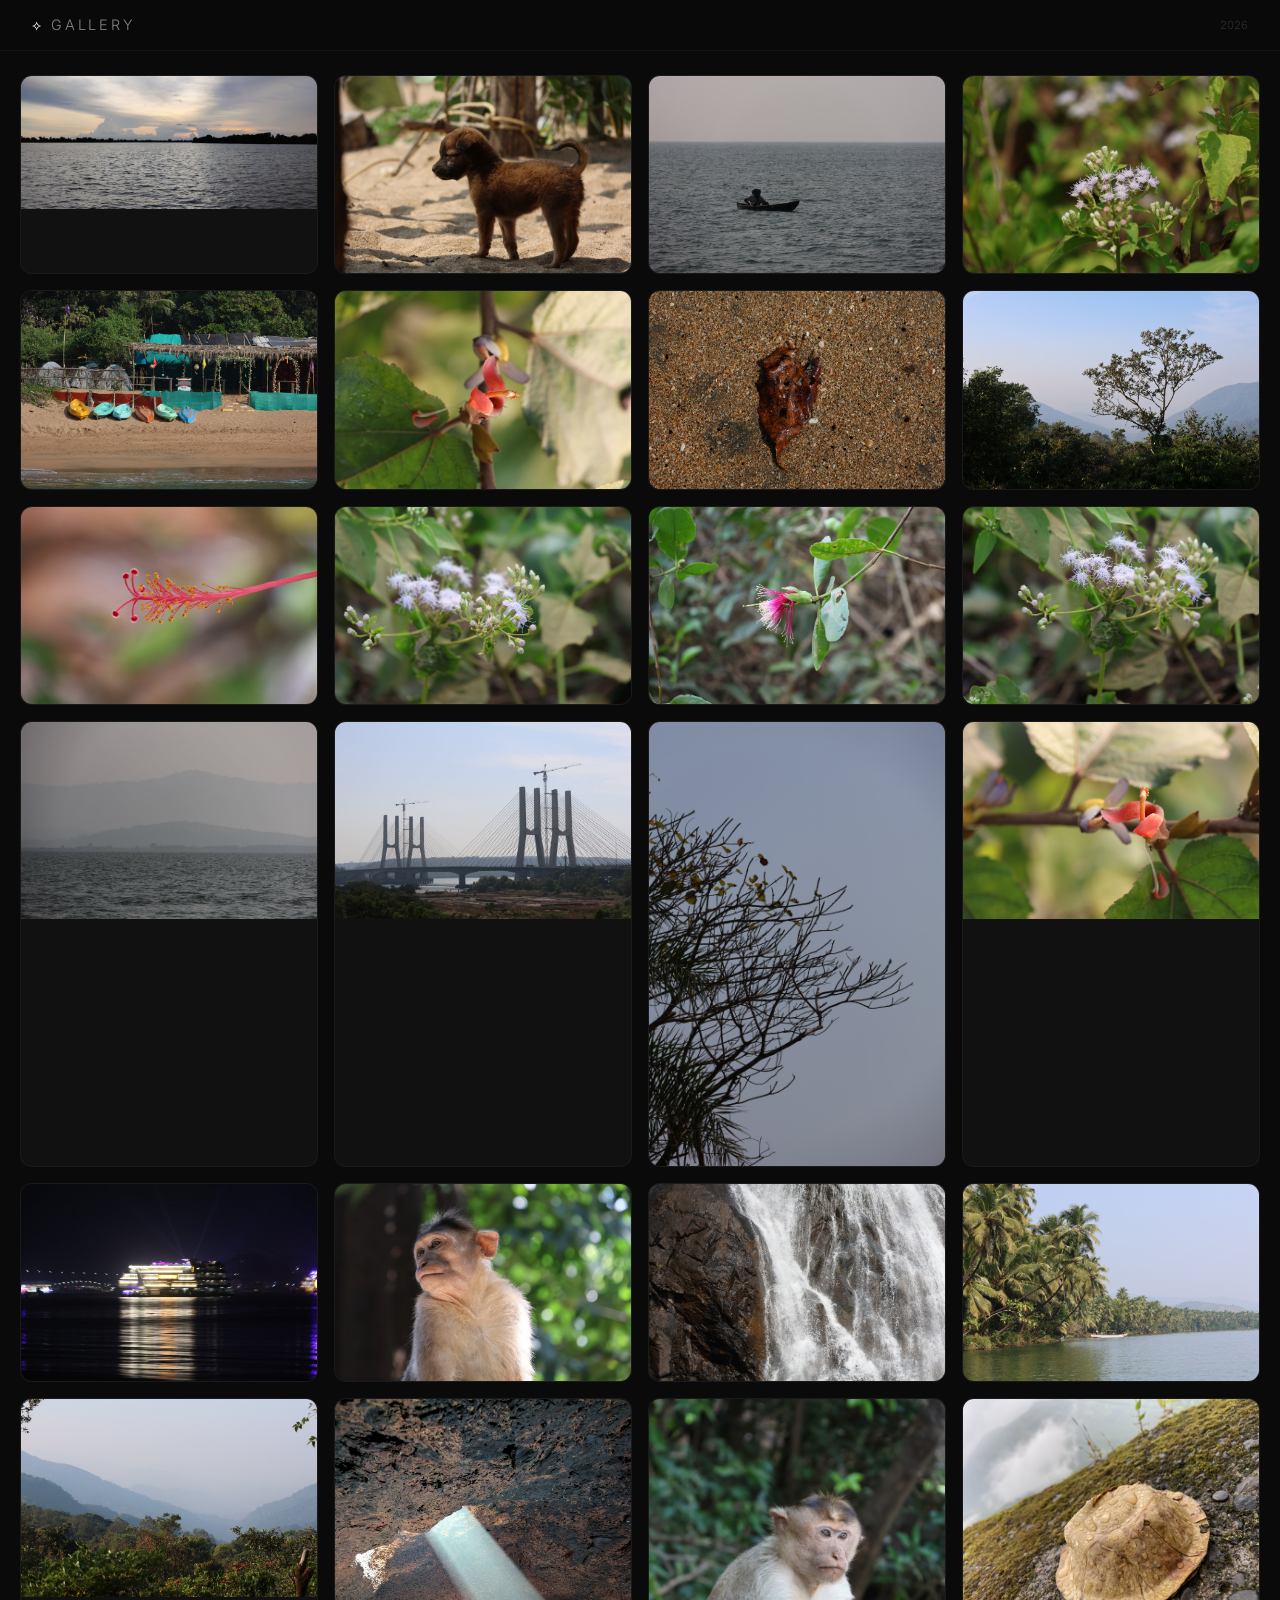
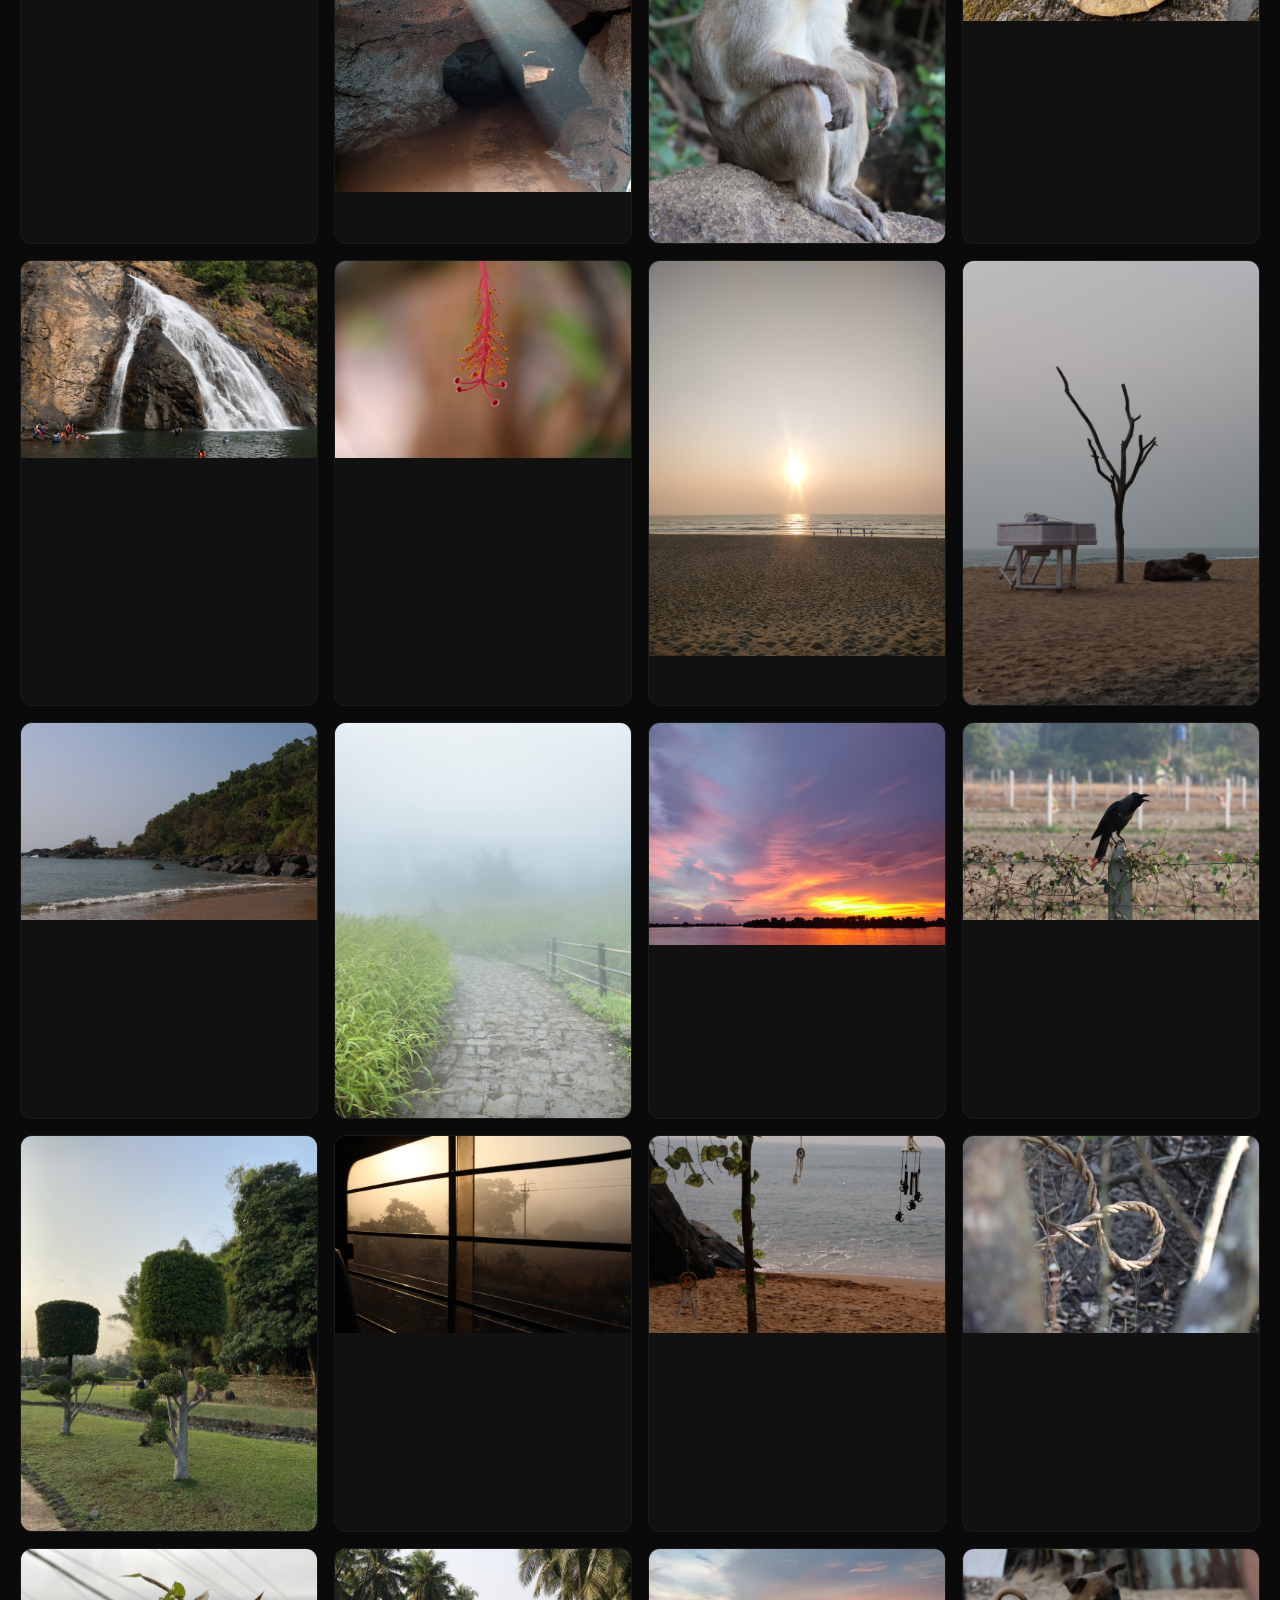
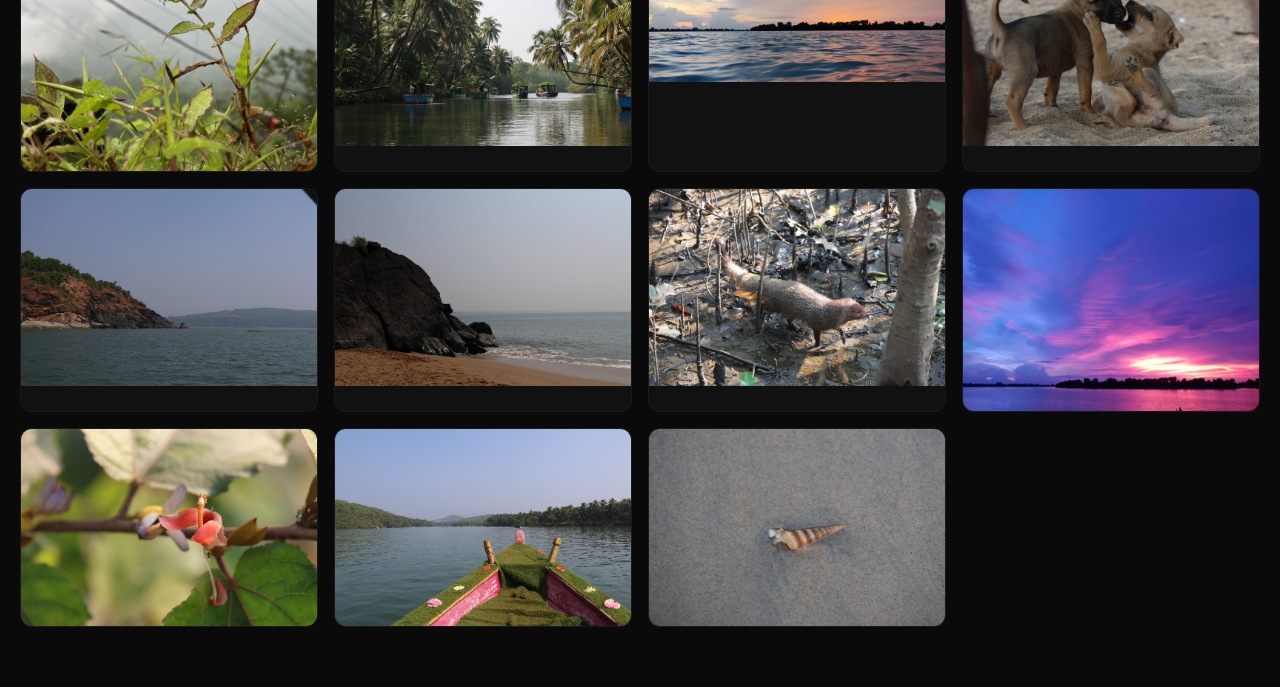
==== commit 312dfcdc: "Update index.html" ====
--- a/index.html
+++ b/index.html
@@ -2,315 +2,210 @@
 <html lang="en">
 <head>
   <meta charset="UTF-8" />
-  <meta name="viewport" content="width=device-width, initial-scale=1.0, viewport-fit=cover" />
-  <title>NATURE — Immersive Gallery</title>
+  <meta name="viewport" content="width=device-width, initial-scale=1.0" />
+  <title>Gallery</title>
   
   <link rel="preconnect" href="https://fonts.googleapis.com" />
   <link rel="preconnect" href="https://fonts.gstatic.com" crossorigin />
-  <link href="https://fonts.googleapis.com/css2?family=Outfit:wght@100;200;300;400;500;600;700&display=swap" rel="stylesheet" />
+  <link href="https://fonts.googleapis.com/css2?family=Inter:wght@200;300;400;500;600;700&display=swap" rel="stylesheet" />
   <link rel="stylesheet" href="https://cdnjs.cloudflare.com/ajax/libs/font-awesome/6.5.1/css/all.min.css" />
 
   <style>
-    /* ═══════════════════════════════════════════════════════
-       DESIGN SYSTEM — Ultra Minimal + Bold
-    ═══════════════════════════════════════════════════════ */
     * {
       margin: 0;
       padding: 0;
       box-sizing: border-box;
     }
 
-    :root {
-      --bg: #050505;
-      --bg-card: #0a0a0a;
-      --bg-hover: #111111;
-      --text: #f5f5f5;
-      --text-dim: #555555;
-      --accent: #6c5ce7;
-      --accent-glow: rgba(108, 92, 231, 0.08);
-      --border: rgba(255, 255, 255, 0.04);
-      --border-hover: rgba(108, 92, 231, 0.15);
-      --shadow: 0 8px 40px rgba(0, 0, 0, 0.8);
-      --font: 'Outfit', -apple-system, sans-serif;
-    }
-
-    html {
-      scroll-behavior: smooth;
-    }
-
     body {
-      background: var(--bg);
-      color: var(--text);
-      font-family: var(--font);
+      background: #0a0a0a;
+      color: #e8e8e8;
+      font-family: 'Inter', -apple-system, sans-serif;
+      padding: 0;
+      margin: 0;
       min-height: 100vh;
-      overflow-x: hidden;
-    }
-
-    /* ═══════════════════════════════════════════════════════
-       SCROLLBAR
-    ═══════════════════════════════════════════════════════ */
-    ::-webkit-scrollbar {
-      width: 2px;
-    }
-    ::-webkit-scrollbar-track {
-      background: var(--bg);
-    }
-    ::-webkit-scrollbar-thumb {
-      background: var(--accent);
-      border-radius: 10px;
-    }
-
-    /* ═══════════════════════════════════════════════════════
-       HEADER — Ultra Minimal
-    ═══════════════════════════════════════════════════════ */
+    }
+
+    /* ─── HEADER ─── */
     .header {
-      position: fixed;
+      position: sticky;
       top: 0;
-      left: 0;
-      right: 0;
-      z-index: 100;
-      padding: 18px 32px;
-      background: rgba(5, 5, 5, 0.85);
-      backdrop-filter: blur(20px);
-      border-bottom: 1px solid var(--border);
+      z-index: 50;
+      background: rgba(10, 10, 10, 0.85);
+      backdrop-filter: blur(16px);
+      border-bottom: 1px solid rgba(255, 255, 255, 0.04);
+      padding: 16px 32px;
       display: flex;
       align-items: center;
       justify-content: space-between;
     }
 
-    .header .brand {
+    .header h1 {
       font-weight: 300;
-      font-size: 0.85rem;
-      letter-spacing: 0.3em;
+      font-size: 0.9rem;
+      letter-spacing: 0.2em;
       text-transform: uppercase;
-      color: var(--text-dim);
-    }
-
-    .header .brand span {
-      color: var(--text);
-      font-weight: 600;
-    }
-
-    .header .brand i {
-      color: var(--accent);
-      margin-right: 8px;
+      color: rgba(255, 255, 255, 0.5);
+    }
+
+    .header h1 span {
+      color: #fff;
+      font-weight: 500;
+    }
+
+    .header .year {
       font-size: 0.7rem;
-    }
-
-    /* ═══════════════════════════════════════════════════════
-       MAIN — Full Bleed Gallery
-    ═══════════════════════════════════════════════════════ */
-    .main {
-      padding-top: 80px;
-      max-width: 1600px;
+      color: rgba(255, 255, 255, 0.15);
+      font-weight: 300;
+    }
+
+    /* ─── GALLERY ─── */
+    .gallery {
+      max-width: 1400px;
       margin: 0 auto;
-      padding-left: 16px;
-      padding-right: 16px;
-      padding-bottom: 40px;
-    }
-
-    /* ── Gallery Grid ── */
-    .gallery {
+      padding: 24px 20px 60px;
       display: grid;
-      grid-template-columns: repeat(auto-fill, minmax(280px, 1fr));
-      gap: 14px;
-      margin-top: 20px;
-    }
-
-    /* ── Art Card ── */
-    .art-card {
+      grid-template-columns: repeat(auto-fill, minmax(260px, 1fr));
+      gap: 16px;
+    }
+
+    .card {
       position: relative;
-      background: var(--bg-card);
+      background: #111;
       border-radius: 12px;
       overflow: hidden;
-      border: 1px solid var(--border);
-      transition: all 0.4s cubic-bezier(0.25, 0.46, 0.45, 0.94);
+      border: 1px solid rgba(255, 255, 255, 0.04);
       cursor: pointer;
-      display: flex;
-      align-items: center;
-      justify-content: center;
-      min-height: 200px;
-    }
-
-    .art-card:hover {
-      border-color: var(--border-hover);
+      transition: all 0.3s ease;
+    }
+
+    .card:hover {
       transform: translateY(-4px);
-      box-shadow: var(--shadow);
-      z-index: 10;
-    }
-
-    .art-card img {
+      border-color: rgba(255, 255, 255, 0.08);
+      box-shadow: 0 8px 32px rgba(0, 0, 0, 0.6);
+    }
+
+    .card img {
       display: block;
       width: 100%;
       height: auto;
-      transition: all 0.5s ease;
-      background: var(--bg-card);
-    }
-
-    .art-card:hover img {
-      filter: brightness(0.85) saturate(1.05);
-      transform: scale(1.02);
-    }
-
-    /* ── Card Overlay ── */
-    .art-card .overlay {
+      background: #111;
+    }
+
+    .card .info {
       position: absolute;
       bottom: 0;
       left: 0;
       right: 0;
-      padding: 20px 18px;
-      background: linear-gradient(to top, rgba(0, 0, 0, 0.7), transparent);
+      padding: 16px;
+      background: linear-gradient(to top, rgba(0, 0, 0, 0.8), transparent);
       opacity: 0;
-      transform: translateY(10px);
-      transition: all 0.35s ease;
-    }
-
-    .art-card:hover .overlay {
+      transition: opacity 0.3s ease;
+    }
+
+    .card:hover .info {
       opacity: 1;
-      transform: translateY(0);
-    }
-
-    .art-card .overlay .title {
+    }
+
+    .card .info .name {
       font-size: 0.7rem;
+      font-weight: 400;
+      color: rgba(255, 255, 255, 0.6);
+      letter-spacing: 0.05em;
+    }
+
+    .card .info .num {
+      font-size: 0.5rem;
+      color: rgba(255, 255, 255, 0.2);
       font-weight: 300;
-      letter-spacing: 0.08em;
-      color: rgba(255, 255, 255, 0.6);
-    }
-
-    .art-card .overlay .index {
-      font-size: 0.5rem;
-      color: rgba(255, 255, 255, 0.15);
-      font-weight: 200;
-      letter-spacing: 0.15em;
-    }
-
-    /* ── Placeholder ── */
-    .placeholder {
-      background: var(--bg-card);
-      border-radius: 12px;
-      border: 1px solid var(--border);
-      aspect-ratio: 4/3;
-      display: flex;
-      align-items: center;
-      justify-content: center;
-      color: var(--text-dim);
-      font-size: 0.6rem;
-      letter-spacing: 0.1em;
-      animation: pulse 1.5s ease-in-out infinite;
-      min-height: 200px;
-    }
-
-    @keyframes pulse {
-      0%, 100% { opacity: 0.3; }
-      50% { opacity: 0.6; }
-    }
-
-    /* ── Empty State ── */
+    }
+
+    /* ─── EMPTY ─── */
     .empty {
       grid-column: 1 / -1;
-      display: flex;
-      flex-direction: column;
-      align-items: center;
-      justify-content: center;
-      padding: 120px 20px;
       text-align: center;
-      gap: 16px;
+      padding: 80px 20px;
     }
 
     .empty .icon {
-      width: 60px;
-      height: 60px;
-      border: 1px solid var(--border);
-      border-radius: 50%;
-      display: flex;
-      align-items: center;
-      justify-content: center;
-      font-size: 1.3rem;
-      color: var(--text-dim);
+      font-size: 2rem;
+      color: rgba(255, 255, 255, 0.05);
+      margin-bottom: 16px;
     }
 
     .empty h2 {
       font-weight: 300;
       font-size: 1.2rem;
-      color: var(--text-dim);
+      color: rgba(255, 255, 255, 0.2);
       letter-spacing: 0.1em;
     }
 
     .empty p {
-      color: var(--text-dim);
-      font-size: 0.75rem;
-      max-width: 360px;
-      line-height: 1.8;
-      font-weight: 200;
+      font-size: 0.8rem;
+      color: rgba(255, 255, 255, 0.08);
+      margin-top: 8px;
     }
 
     .empty code {
-      background: var(--bg-card);
+      background: rgba(255, 255, 255, 0.03);
       padding: 2px 10px;
       border-radius: 4px;
-      font-size: 0.65rem;
-      color: var(--accent);
-      border: 1px solid var(--border);
-      font-family: 'Monaco', monospace;
-    }
-
-    /* ═══════════════════════════════════════════════════════
-       LIGHTBOX — Immersive Full Screen
-    ═══════════════════════════════════════════════════════ */
+      font-size: 0.7rem;
+      border: 1px solid rgba(255, 255, 255, 0.04);
+      color: rgba(255, 255, 255, 0.2);
+    }
+
+    /* ─── LOADING ─── */
+    .loading {
+      grid-column: 1 / -1;
+      text-align: center;
+      padding: 60px 20px;
+      color: rgba(255, 255, 255, 0.05);
+      font-size: 0.8rem;
+      letter-spacing: 0.1em;
+    }
+
+    /* ─── LIGHTBOX ─── */
     .lightbox {
       position: fixed;
       inset: 0;
       z-index: 1000;
-      background: rgba(0, 0, 0, 0.97);
-      backdrop-filter: blur(60px);
-      display: flex;
+      background: rgba(0, 0, 0, 0.96);
+      backdrop-filter: blur(40px);
+      display: none;
       align-items: center;
       justify-content: center;
-      opacity: 0;
-      pointer-events: none;
-      transition: opacity 0.4s ease;
       padding: 40px;
     }
 
     .lightbox.open {
-      opacity: 1;
-      pointer-events: all;
-    }
-
-    .lightbox .backdrop {
+      display: flex;
+    }
+
+    .lightbox .close-area {
       position: absolute;
       inset: 0;
       cursor: zoom-out;
     }
 
-    /* ── Frame ── */
     .lightbox .frame {
       position: relative;
       z-index: 2;
       max-width: 90vw;
       max-height: 85vh;
-      background: transparent;
       display: flex;
       align-items: center;
       justify-content: center;
-      transform: scale(0.92);
-      transition: transform 0.5s cubic-bezier(0.34, 1.56, 0.64, 1);
-    }
-
-    .lightbox.open .frame {
-      transform: scale(1);
     }
 
     .lightbox .frame img {
-      display: block;
       max-width: 100%;
       max-height: 80vh;
       width: auto;
       height: auto;
       object-fit: contain;
-      transition: transform 0.35s ease;
-      touch-action: pinch-zoom;
       border-radius: 4px;
+      transition: transform 0.3s ease;
     }
 
     .lightbox .frame img.zoomed {
@@ -318,7 +213,7 @@
       cursor: zoom-out;
     }
 
-    /* ── Controls — ALWAYS VISIBLE ── */
+    /* ─── LIGHTBOX CONTROLS ─── */
     .lb-controls {
       position: fixed;
       bottom: 32px;
@@ -327,18 +222,12 @@
       z-index: 10;
       display: flex;
       align-items: center;
-      gap: 8px;
+      gap: 6px;
       padding: 8px 12px;
-      background: rgba(10, 10, 10, 0.7);
+      background: rgba(20, 20, 20, 0.8);
       backdrop-filter: blur(16px);
       border-radius: 100px;
       border: 1px solid rgba(255, 255, 255, 0.04);
-      opacity: 0;
-      transition: opacity 0.4s ease 0.3s;
-    }
-
-    .lightbox.open .lb-controls {
-      opacity: 1;
     }
 
     .lb-btn {
@@ -352,24 +241,18 @@
       display: flex;
       align-items: center;
       justify-content: center;
-      transition: all 0.25s ease;
       font-size: 0.9rem;
+      transition: all 0.2s ease;
     }
 
     .lb-btn:hover {
       background: rgba(255, 255, 255, 0.04);
-      color: #ffffff;
-      transform: scale(1.05);
-    }
-
-    .lb-btn.close:hover {
+      color: #fff;
+    }
+
+    .lb-btn.close-btn:hover {
       background: rgba(255, 50, 50, 0.08);
       color: #ff6b6b;
-    }
-
-    .lb-btn.download:hover {
-      background: rgba(108, 92, 231, 0.08);
-      color: var(--accent);
     }
 
     .lb-divider {
@@ -378,343 +261,177 @@
       background: rgba(255, 255, 255, 0.04);
     }
 
-    /* ── Navigation ── */
     .lb-nav {
       position: fixed;
       top: 50%;
       transform: translateY(-50%);
-      z-index: 5;
+      z-index: 10;
       width: 44px;
       height: 44px;
       border: 1px solid rgba(255, 255, 255, 0.04);
       border-radius: 50%;
-      background: rgba(0, 0, 0, 0.3);
+      background: rgba(0, 0, 0, 0.4);
       backdrop-filter: blur(12px);
       color: rgba(255, 255, 255, 0.2);
       cursor: pointer;
       display: flex;
       align-items: center;
       justify-content: center;
-      transition: all 0.3s ease;
       font-size: 0.85rem;
-      opacity: 0;
-      pointer-events: none;
-    }
-
-    .lightbox.open .lb-nav {
-      opacity: 1;
-      pointer-events: all;
+      transition: all 0.2s ease;
     }
 
     .lb-nav:hover {
       background: rgba(255, 255, 255, 0.04);
-      border-color: rgba(255, 255, 255, 0.06);
-      color: #ffffff;
-      transform: translateY(-50%) scale(1.05);
+      color: #fff;
     }
 
     .lb-nav.hidden {
-      opacity: 0 !important;
-      pointer-events: none !important;
+      display: none;
     }
 
     #lbPrev { left: 24px; }
     #lbNext { right: 24px; }
 
-    /* ── Counter ── */
     .lb-counter {
       position: fixed;
       top: 24px;
-      right: 24px;
-      z-index: 5;
+      right: 32px;
+      z-index: 10;
       font-size: 0.55rem;
-      color: rgba(255, 255, 255, 0.08);
-      letter-spacing: 0.2em;
-      font-weight: 200;
-      opacity: 0;
-      transition: opacity 0.4s ease 0.5s;
-    }
-
-    .lightbox.open .lb-counter {
-      opacity: 1;
-    }
-
-    /* ── Filename ── */
+      color: rgba(255, 255, 255, 0.06);
+      letter-spacing: 0.15em;
+      font-weight: 300;
+    }
+
     .lb-filename {
       position: fixed;
-      bottom: 90px;
+      bottom: 88px;
       left: 50%;
       transform: translateX(-50%);
-      z-index: 5;
+      z-index: 10;
       font-size: 0.6rem;
-      color: rgba(255, 255, 255, 0.08);
-      letter-spacing: 0.1em;
-      font-weight: 200;
-      opacity: 0;
-      transition: opacity 0.4s ease 0.5s;
-    }
-
-    .lightbox.open .lb-filename {
-      opacity: 1;
-    }
-
-    /* ═══════════════════════════════════════════════════════
-       SCROLL TOP
-    ═══════════════════════════════════════════════════════ */
+      color: rgba(255, 255, 255, 0.06);
+      letter-spacing: 0.08em;
+      font-weight: 300;
+    }
+
+    /* ─── SCROLL TOP ─── */
     #scrollTop {
       position: fixed;
       bottom: 24px;
       right: 24px;
       z-index: 50;
-      width: 40px;
-      height: 40px;
-      border: 1px solid var(--border);
+      width: 38px;
+      height: 38px;
+      border: 1px solid rgba(255, 255, 255, 0.04);
       border-radius: 50%;
-      background: rgba(5, 5, 5, 0.8);
+      background: rgba(0, 0, 0, 0.6);
       backdrop-filter: blur(12px);
-      color: var(--text-dim);
+      color: rgba(255, 255, 255, 0.2);
       cursor: pointer;
-      display: flex;
+      display: none;
       align-items: center;
       justify-content: center;
-      transition: all 0.3s ease;
-      opacity: 0;
-      transform: translateY(10px);
-      pointer-events: none;
       font-size: 0.75rem;
+      transition: all 0.2s ease;
     }
 
     #scrollTop.show {
-      opacity: 1;
-      transform: translateY(0);
-      pointer-events: all;
+      display: flex;
     }
 
     #scrollTop:hover {
-      border-color: var(--accent);
-      color: var(--accent);
-      transform: translateY(-2px);
-    }
-
-    /* ═══════════════════════════════════════════════════════
-       RESPONSIVE
-    ═══════════════════════════════════════════════════════ */
-    @media (max-width: 1024px) {
-      .gallery {
-        grid-template-columns: repeat(auto-fill, minmax(220px, 1fr));
-        gap: 12px;
-      }
-    }
-
+      border-color: rgba(255, 255, 255, 0.08);
+      color: #fff;
+    }
+
+    /* ─── SCROLLBAR ─── */
+    ::-webkit-scrollbar { width: 3px; }
+    ::-webkit-scrollbar-track { background: #0a0a0a; }
+    ::-webkit-scrollbar-thumb { background: rgba(255, 255, 255, 0.05); border-radius: 10px; }
+
+    /* ─── RESPONSIVE ─── */
     @media (max-width: 768px) {
-      .header {
-        padding: 14px 16px;
-      }
-      
-      .header .brand {
-        font-size: 0.7rem;
-      }
-      
-      .main {
-        padding-left: 10px;
-        padding-right: 10px;
-        padding-top: 72px;
-      }
-      
-      .gallery {
-        grid-template-columns: repeat(auto-fill, minmax(160px, 1fr));
-        gap: 8px;
-      }
-      
-      .art-card {
-        border-radius: 8px;
-        min-height: 140px;
-      }
-      
-      .lightbox {
-        padding: 16px;
-      }
-      
-      .lightbox .frame {
-        max-width: 98vw;
-        max-height: 82vh;
-      }
-      
-      .lb-nav {
-        width: 36px;
-        height: 36px;
-        font-size: 0.7rem;
-      }
-      
+      .header { padding: 12px 16px; }
+      .header h1 { font-size: 0.7rem; }
+      .gallery { padding: 16px 12px 40px; gap: 10px; grid-template-columns: repeat(auto-fill, minmax(160px, 1fr)); }
+      .lightbox { padding: 16px; }
+      .lb-nav { width: 36px; height: 36px; font-size: 0.7rem; }
       #lbPrev { left: 8px; }
       #lbNext { right: 8px; }
-      
-      .lb-controls {
-        padding: 6px 10px;
-        bottom: 20px;
-        gap: 4px;
-      }
-      
-      .lb-btn {
-        width: 34px;
-        height: 34px;
-        font-size: 0.75rem;
-      }
-      
-      .lb-counter {
-        top: 16px;
-        right: 16px;
-        font-size: 0.45rem;
-      }
-      
-      .lb-filename {
-        bottom: 72px;
-        font-size: 0.5rem;
-      }
-      
-      #scrollTop {
-        bottom: 16px;
-        right: 16px;
-        width: 34px;
-        height: 34px;
-        font-size: 0.65rem;
-      }
+      .lb-controls { padding: 6px 10px; bottom: 20px; gap: 4px; }
+      .lb-btn { width: 34px; height: 34px; font-size: 0.75rem; }
+      .lb-counter { top: 16px; right: 16px; font-size: 0.45rem; }
+      .lb-filename { bottom: 72px; font-size: 0.5rem; }
+      #scrollTop { bottom: 16px; right: 16px; width: 34px; height: 34px; font-size: 0.65rem; }
     }
 
     @media (max-width: 480px) {
-      .gallery {
-        grid-template-columns: repeat(2, 1fr);
-        gap: 6px;
-      }
-      
-      .art-card {
-        border-radius: 6px;
-        min-height: 100px;
-      }
-      
-      .art-card .overlay {
-        padding: 12px;
-      }
-      
-      .art-card .overlay .title {
-        font-size: 0.55rem;
-      }
-      
-      .lb-controls {
-        bottom: 14px;
-        padding: 4px 8px;
-      }
-      
-      .lb-btn {
-        width: 30px;
-        height: 30px;
-        font-size: 0.65rem;
-      }
-      
-      .lb-divider {
-        height: 16px;
-      }
-    }
-
-    @media (max-width: 380px) {
-      .gallery {
-        gap: 4px;
-      }
-      
-      .art-card {
-        border-radius: 4px;
-      }
+      .gallery { grid-template-columns: repeat(2, 1fr); gap: 6px; padding: 12px 8px 32px; }
+      .card { border-radius: 6px; }
+      .card .info { padding: 10px; }
+      .card .info .name { font-size: 0.55rem; }
     }
   </style>
 </head>
 <body>
 
-  <!-- ═══════════════════════════════════════════════════════
-       HEADER
-  ═══════════════════════════════════════════════════════ -->
+  <!-- ─── HEADER ─── -->
   <header class="header">
-    <div class="brand">
-      <i class="fa-regular fa-compass"></i>
-      <span>NATURE</span> ARCHIVE
-    </div>
-    <div class="brand" style="font-size:0.6rem;color:var(--text-dim);">
-      <i class="fa-regular fa-circle" style="color:var(--accent);font-size:0.4rem;"></i>
-      <span id="yearDisplay"></span>
-    </div>
+    <h1><span>⟡</span> GALLERY</h1>
+    <span class="year" id="year"></span>
   </header>
 
-  <!-- ═══════════════════════════════════════════════════════
-       MAIN GALLERY
-  ═══════════════════════════════════════════════════════ -->
-  <main class="main">
-    <div class="gallery" id="gallery"></div>
-  </main>
-
-  <!-- ═══════════════════════════════════════════════════════
-       SCROLL TOP
-  ═══════════════════════════════════════════════════════ -->
-  <button id="scrollTop" aria-label="Back to top">
-    <i class="fa-regular fa-arrow-up"></i>
-  </button>
-
-  <!-- ═══════════════════════════════════════════════════════
-       LIGHTBOX
-  ═══════════════════════════════════════════════════════ -->
-  <div class="lightbox" id="lightbox" role="dialog" aria-modal="true" aria-hidden="true">
-    <div class="backdrop" id="lbBackdrop"></div>
-
-    <button class="lb-nav hidden" id="lbPrev" aria-label="Previous">
-      <i class="fa-solid fa-chevron-left"></i>
-    </button>
-    <button class="lb-nav hidden" id="lbNext" aria-label="Next">
-      <i class="fa-solid fa-chevron-right"></i>
-    </button>
-
-    <div class="frame" id="lbFrame">
-      <img id="lbImg" src="" alt="" loading="eager" />
+  <!-- ─── GALLERY ─── -->
+  <div class="gallery" id="gallery">
+    <div class="loading">loading photographs...</div>
+  </div>
+
+  <!-- ─── SCROLL TOP ─── -->
+  <button id="scrollTop"><i class="fa-regular fa-arrow-up"></i></button>
+
+  <!-- ─── LIGHTBOX ─── -->
+  <div class="lightbox" id="lightbox">
+    <div class="close-area" id="closeArea"></div>
+
+    <button class="lb-nav hidden" id="lbPrev"><i class="fa-solid fa-chevron-left"></i></button>
+    <button class="lb-nav hidden" id="lbNext"><i class="fa-solid fa-chevron-right"></i></button>
+
+    <div class="frame" id="frame">
+      <img id="lbImg" src="" alt="" />
     </div>
 
     <div class="lb-counter" id="lbCounter"></div>
     <div class="lb-filename" id="lbFilename"></div>
 
     <div class="lb-controls">
-      <button class="lb-btn" id="lbZoom" title="Toggle zoom" aria-label="Toggle zoom">
-        <i class="fa-regular fa-magnifying-glass-plus"></i>
-      </button>
+      <button class="lb-btn" id="lbZoom"><i class="fa-regular fa-magnifying-glass-plus"></i></button>
       <span class="lb-divider"></span>
-      <a class="lb-btn download" id="lbDownload" title="Download" aria-label="Download" download>
-        <i class="fa-regular fa-download"></i>
-      </a>
+      <a class="lb-btn" id="lbDownload" download><i class="fa-regular fa-download"></i></a>
       <span class="lb-divider"></span>
-      <button class="lb-btn close" id="lbClose" title="Close" aria-label="Close">
-        <i class="fa-regular fa-xmark"></i>
-      </button>
+      <button class="lb-btn close-btn" id="lbClose"><i class="fa-regular fa-xmark"></i></button>
     </div>
   </div>
 
-  <!-- ═══════════════════════════════════════════════════════
-       JAVASCRIPT
-  ═══════════════════════════════════════════════════════ -->
   <script>
-    (() => {
+    (function() {
       'use strict';
 
-      // ─── CONFIG ──────────────────────────────────────
-      const CONFIG = {
-        path: 'images/',
-        manifest: 'images/manifest.json',
-        formats: ['.jpg', '.jpeg', '.png', '.webp', '.gif', '.avif'],
-      };
-
-      // ─── STATE ──────────────────────────────────────
+      // ─── CONFIG ──────────────────────────────────
+      const PATH = 'images/';
+      const MANIFEST = 'images/manifest.json';
+      const FORMATS = ['.jpg', '.jpeg', '.png', '.webp', '.gif', '.avif'];
+
+      // ─── STATE ──────────────────────────────────
       let images = [];
       let currentIndex = -1;
 
-      // ─── DOM REFS ──────────────────────────────────
+      // ─── DOM ─────────────────────────────────────
       const gallery = document.getElementById('gallery');
       const lightbox = document.getElementById('lightbox');
       const lbImg = document.getElementById('lbImg');
-      const lbBackdrop = document.getElementById('lbBackdrop');
+      const closeArea = document.getElementById('closeArea');
       const lbClose = document.getElementById('lbClose');
       const lbZoom = document.getElementById('lbZoom');
       const lbDownload = document.getElementById('lbDownload');
@@ -722,52 +439,54 @@
       const lbNext = document.getElementById('lbNext');
       const lbFilename = document.getElementById('lbFilename');
       const lbCounter = document.getElementById('lbCounter');
-      const scrollTopBtn = document.getElementById('scrollTop');
-      const yearDisplay = document.getElementById('yearDisplay');
-
-      // ─── YEAR ──────────────────────────────────────
-      yearDisplay.textContent = new Date().getFullYear();
-
-      // ─── HELPERS ────────────────────────────────────
-      const prettyName = (name) => name.replace(/\.[^.]+$/, '').replace(/[-_]/g, ' ');
-
-      // ─── DISCOVER IMAGES ──────────────────────────
-      async function discoverImages() {
+      const scrollTop = document.getElementById('scrollTop');
+      const yearEl = document.getElementById('year');
+
+      // ─── YEAR ────────────────────────────────────
+      yearEl.textContent = new Date().getFullYear();
+
+      // ─── HELPERS ────────────────────────────────
+      function cleanName(name) {
+        return name.replace(/\.[^.]+$/, '').replace(/[-_]/g, ' ');
+      }
+
+      // ─── LOAD IMAGES ────────────────────────────
+      async function loadImages() {
         try {
-          const res = await fetch(CONFIG.manifest);
+          const res = await fetch(MANIFEST);
           if (res.ok) {
             const list = await res.json();
             if (Array.isArray(list) && list.length) {
-              images = list.map((f) => ({ src: CONFIG.path + f, name: f }));
-              renderGallery();
+              images = list.map(f => ({ src: PATH + f, name: f }));
+              render();
               return;
             }
           }
         } catch (_) {}
 
         try {
-          const res = await fetch(CONFIG.path);
+          const res = await fetch(PATH);
           if (res.ok) {
             const html = await res.text();
             const doc = new DOMParser().parseFromString(html, 'text/html');
             const names = [...doc.querySelectorAll('a[href]')]
-              .map((a) => a.getAttribute('href'))
-              .filter((h) => CONFIG.formats.some((ext) => h.toLowerCase().endsWith(ext)))
-              .map((h) => h.split('/').pop());
+              .map(a => a.getAttribute('href'))
+              .filter(h => FORMATS.some(ext => h.toLowerCase().endsWith(ext)))
+              .map(h => h.split('/').pop());
             if (names.length) {
-              images = names.map((f) => ({ src: CONFIG.path + f, name: f }));
-              renderGallery();
+              images = names.map(f => ({ src: PATH + f, name: f }));
+              render();
               return;
             }
           }
         } catch (_) {}
 
         images = [];
-        renderGallery();
-      }
-
-      // ─── RENDER GALLERY ────────────────────────────
-      function renderGallery() {
+        render();
+      }
+
+      // ─── RENDER ──────────────────────────────────
+      function render() {
         gallery.innerHTML = '';
 
         if (!images.length) {
@@ -775,101 +494,93 @@
             <div class="empty">
               <div class="icon"><i class="fa-regular fa-image"></i></div>
               <h2>No images found</h2>
-              <p>Add images to <code>/images</code> and create<br />
-                 <code>images/manifest.json</code> listing them.</p>
+              <p>Add images to <code>/images</code> and create<br /><code>images/manifest.json</code></p>
             </div>
           `;
           return;
         }
 
-        images.forEach((data, idx) => {
+        images.forEach((data, i) => {
           const card = document.createElement('div');
-          card.className = 'art-card';
-          card.dataset.index = idx;
-          card.setAttribute('role', 'listitem');
-          card.setAttribute('tabindex', '0');
+          card.className = 'card';
 
           const img = document.createElement('img');
-          img.alt = prettyName(data.name);
+          img.src = data.src;
+          img.alt = cleanName(data.name);
           img.loading = 'lazy';
-          img.decoding = 'async';
-          img.src = data.src;
-
-          const overlay = document.createElement('div');
-          overlay.className = 'overlay';
-          const title = document.createElement('div');
-          title.className = 'title';
-          title.textContent = prettyName(data.name);
-          const index = document.createElement('div');
-          index.className = 'index';
-          index.textContent = `#${idx + 1}`;
-          overlay.appendChild(title);
-          overlay.appendChild(index);
+
+          const info = document.createElement('div');
+          info.className = 'info';
+          info.innerHTML = `
+            <div class="name">${cleanName(data.name)}</div>
+            <div class="num">#${i + 1}</div>
+          `;
 
           card.appendChild(img);
-          card.appendChild(overlay);
+          card.appendChild(info);
           gallery.appendChild(card);
 
-          img.addEventListener('error', () => {
-            images[idx] = null;
-            card.remove();
-          });
-
-          card.addEventListener('click', () => openLightbox(idx));
+          card.addEventListener('click', () => openLightbox(i));
           card.addEventListener('keydown', (e) => {
             if (e.key === 'Enter' || e.key === ' ') {
               e.preventDefault();
-              openLightbox(idx);
+              openLightbox(i);
             }
           });
+          card.setAttribute('tabindex', '0');
+          card.setAttribute('role', 'button');
+
+          img.addEventListener('error', () => {
+            images[i] = null;
+            card.remove();
+          });
         });
       }
 
-      // ─── LIGHTBOX ──────────────────────────────────
-      function openLightbox(idx) {
-        if (!images[idx]) return;
-        currentIndex = idx;
-
-        const data = images[idx];
+      // ─── LIGHTBOX ────────────────────────────────
+      function openLightbox(index) {
+        if (!images[index]) return;
+        currentIndex = index;
+
+        const data = images[index];
         lbImg.src = data.src;
-        lbImg.alt = prettyName(data.name);
+        lbImg.alt = cleanName(data.name);
         lbImg.classList.remove('zoomed');
         lbFilename.textContent = data.name;
         lbDownload.href = data.src;
         lbDownload.setAttribute('download', data.name);
 
         updateCounter();
+        updateNav();
 
         lightbox.classList.add('open');
-        lightbox.setAttribute('aria-hidden', 'false');
         document.body.style.overflow = 'hidden';
-
-        updateNavButtons();
         setTimeout(() => lbClose.focus(), 100);
       }
 
       function closeLightbox() {
         lightbox.classList.remove('open');
-        lightbox.setAttribute('aria-hidden', 'true');
         document.body.style.overflow = '';
         setTimeout(() => {
-          if (!lightbox.classList.contains('open')) lbImg.src = '';
+          if (!lightbox.classList.contains('open')) {
+            lbImg.src = '';
+          }
         }, 400);
         currentIndex = -1;
       }
 
-      function navigateLightbox(dir) {
+      function navigate(dir) {
         let next = currentIndex + dir;
         const max = images.length - 1;
         if (next < 0) next = max;
         if (next > max) next = 0;
 
-        let attempts = 0;
-        while (!images[next] && attempts < images.length) {
+        let tries = 0;
+        while (!images[next] && tries < images.length) {
           next += dir;
           if (next < 0) next = max;
           if (next > max) next = 0;
-          attempts++;
+          tries++;
         }
 
         if (images[next]) {
@@ -879,24 +590,21 @@
 
       function updateCounter() {
         const total = images.filter(Boolean).length;
-        if (total <= 1) {
-          lbCounter.textContent = '';
-        } else {
-          lbCounter.textContent = `${currentIndex + 1} / ${total}`;
-        }
-      }
-
-      function updateNavButtons() {
+        lbCounter.textContent = total > 1 ? `${currentIndex + 1} / ${total}` : '';
+      }
+
+      function updateNav() {
         const total = images.filter(Boolean).length;
         lbPrev.classList.toggle('hidden', total <= 1);
         lbNext.classList.toggle('hidden', total <= 1);
       }
 
-      // ─── LIGHTBOX EVENTS ──────────────────────────
+      // ─── LIGHTBOX EVENTS ────────────────────────
       lbClose.addEventListener('click', closeLightbox);
-      lbBackdrop.addEventListener('click', closeLightbox);
-      lbPrev.addEventListener('click', () => navigateLightbox(-1));
-      lbNext.addEventListener('click', () => navigateLightbox(1));
+      closeArea.addEventListener('click', closeLightbox);
+
+      lbPrev.addEventListener('click', () => navigate(-1));
+      lbNext.addEventListener('click', () => navigate(1));
 
       lbZoom.addEventListener('click', () => {
         lbImg.classList.toggle('zoomed');
@@ -910,49 +618,40 @@
 
       lbImg.addEventListener('dblclick', () => lbZoom.click());
 
+      // ─── KEYBOARD ────────────────────────────────
       document.addEventListener('keydown', (e) => {
         if (!lightbox.classList.contains('open')) return;
-        if (e.key === 'Escape') {
-          e.preventDefault();
-          closeLightbox();
-        }
-        if (e.key === 'ArrowLeft') {
-          e.preventDefault();
-          navigateLightbox(-1);
-        }
-        if (e.key === 'ArrowRight') {
-          e.preventDefault();
-          navigateLightbox(1);
-        }
+        if (e.key === 'Escape') { e.preventDefault(); closeLightbox(); }
+        if (e.key === 'ArrowLeft') { e.preventDefault(); navigate(-1); }
+        if (e.key === 'ArrowRight') { e.preventDefault(); navigate(1); }
       });
 
-      // ─── SWIPE ─────────────────────────────────────
-      let touchStartX = 0;
-      let touchStartY = 0;
+      // ─── SWIPE ────────────────────────────────────
+      let startX = 0, startY = 0;
       lightbox.addEventListener('touchstart', (e) => {
-        touchStartX = e.touches[0].clientX;
-        touchStartY = e.touches[0].clientY;
+        startX = e.touches[0].clientX;
+        startY = e.touches[0].clientY;
       }, { passive: true });
 
       lightbox.addEventListener('touchend', (e) => {
-        const dx = e.changedTouches[0].clientX - touchStartX;
-        const dy = e.changedTouches[0].clientY - touchStartY;
+        const dx = e.changedTouches[0].clientX - startX;
+        const dy = e.changedTouches[0].clientY - startY;
         if (Math.abs(dx) > Math.abs(dy) && Math.abs(dx) > 50) {
-          navigateLightbox(dx < 0 ? 1 : -1);
+          navigate(dx < 0 ? 1 : -1);
         }
       }, { passive: true });
 
       // ─── SCROLL TOP ──────────────────────────────
       window.addEventListener('scroll', () => {
-        scrollTopBtn.classList.toggle('show', window.scrollY > 400);
+        scrollTop.classList.toggle('show', window.scrollY > 400);
       }, { passive: true });
 
-      scrollTopBtn.addEventListener('click', () => {
+      scrollTop.addEventListener('click', () => {
         window.scrollTo({ top: 0, behavior: 'smooth' });
       });
 
-      // ─── INIT ──────────────────────────────────────
-      discoverImages();
+      // ─── INIT ─────────────────────────────────────
+      loadImages();
 
     })();
   </script>
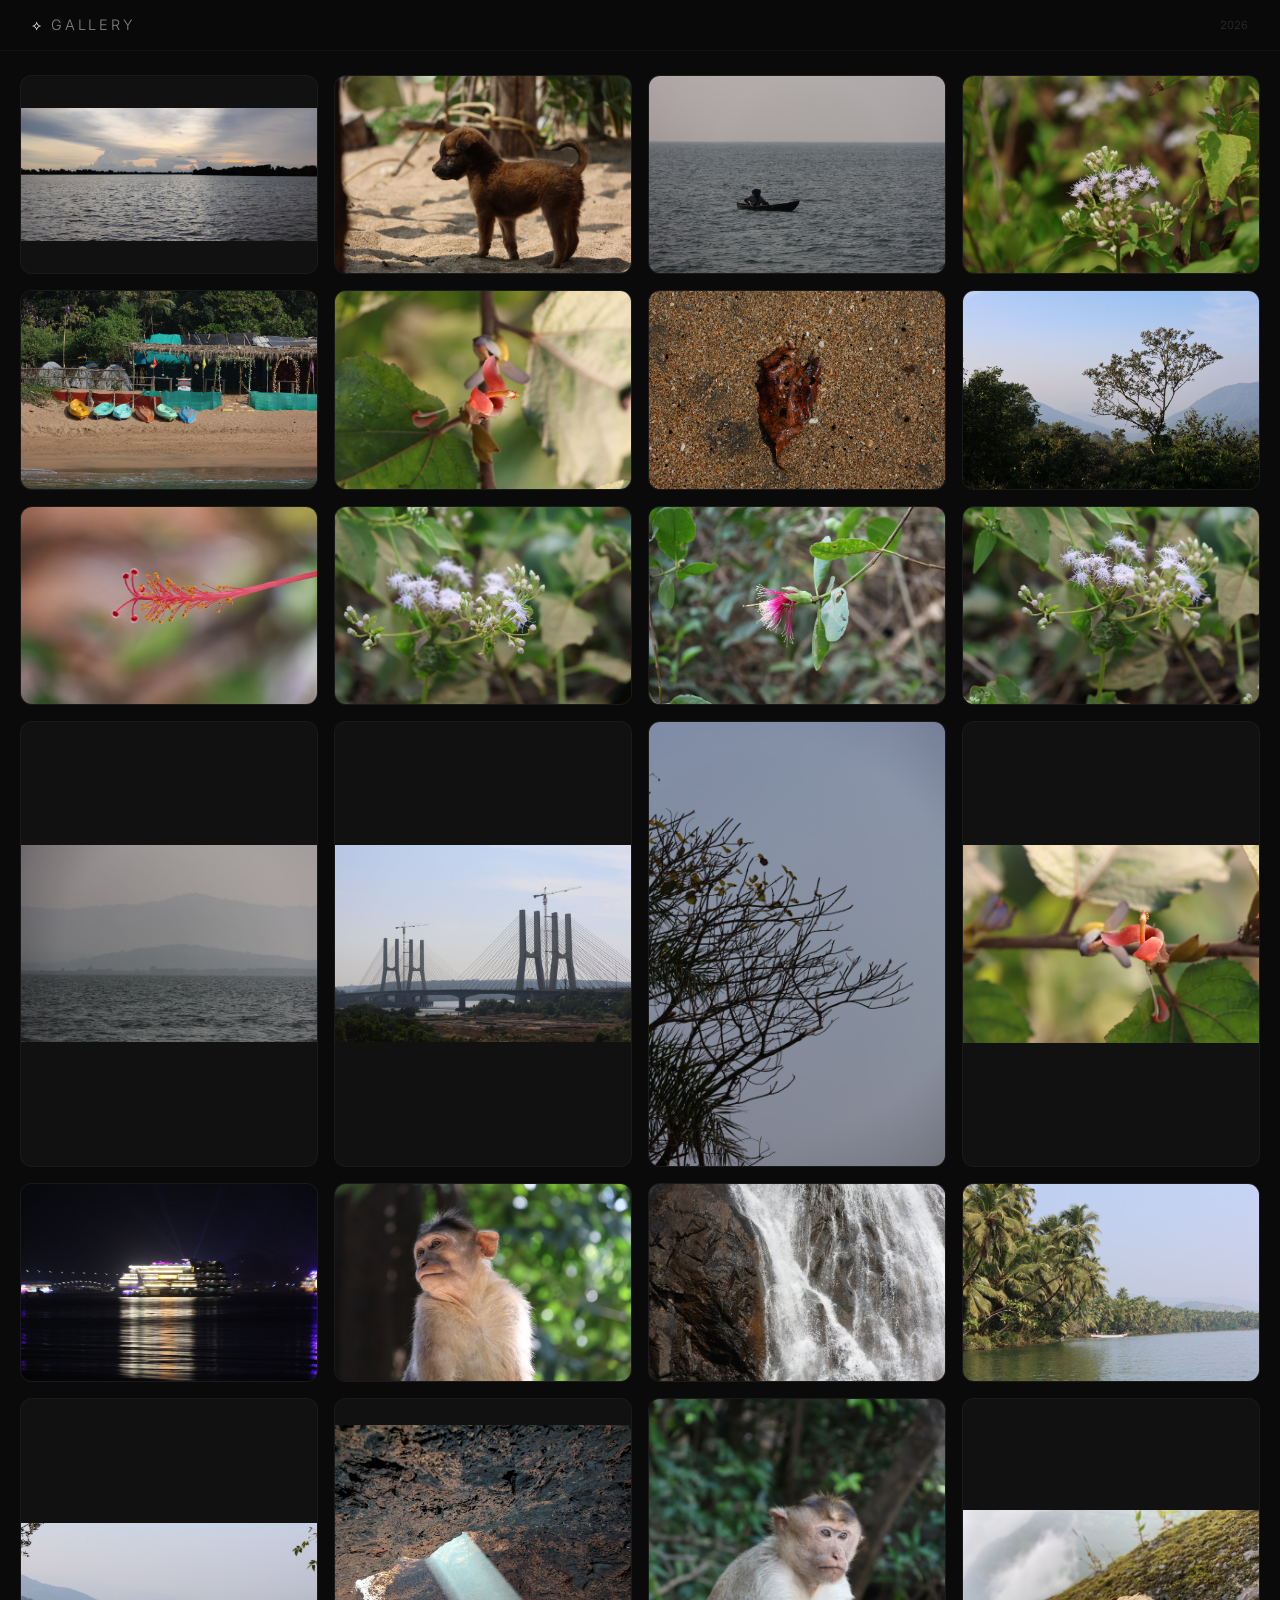
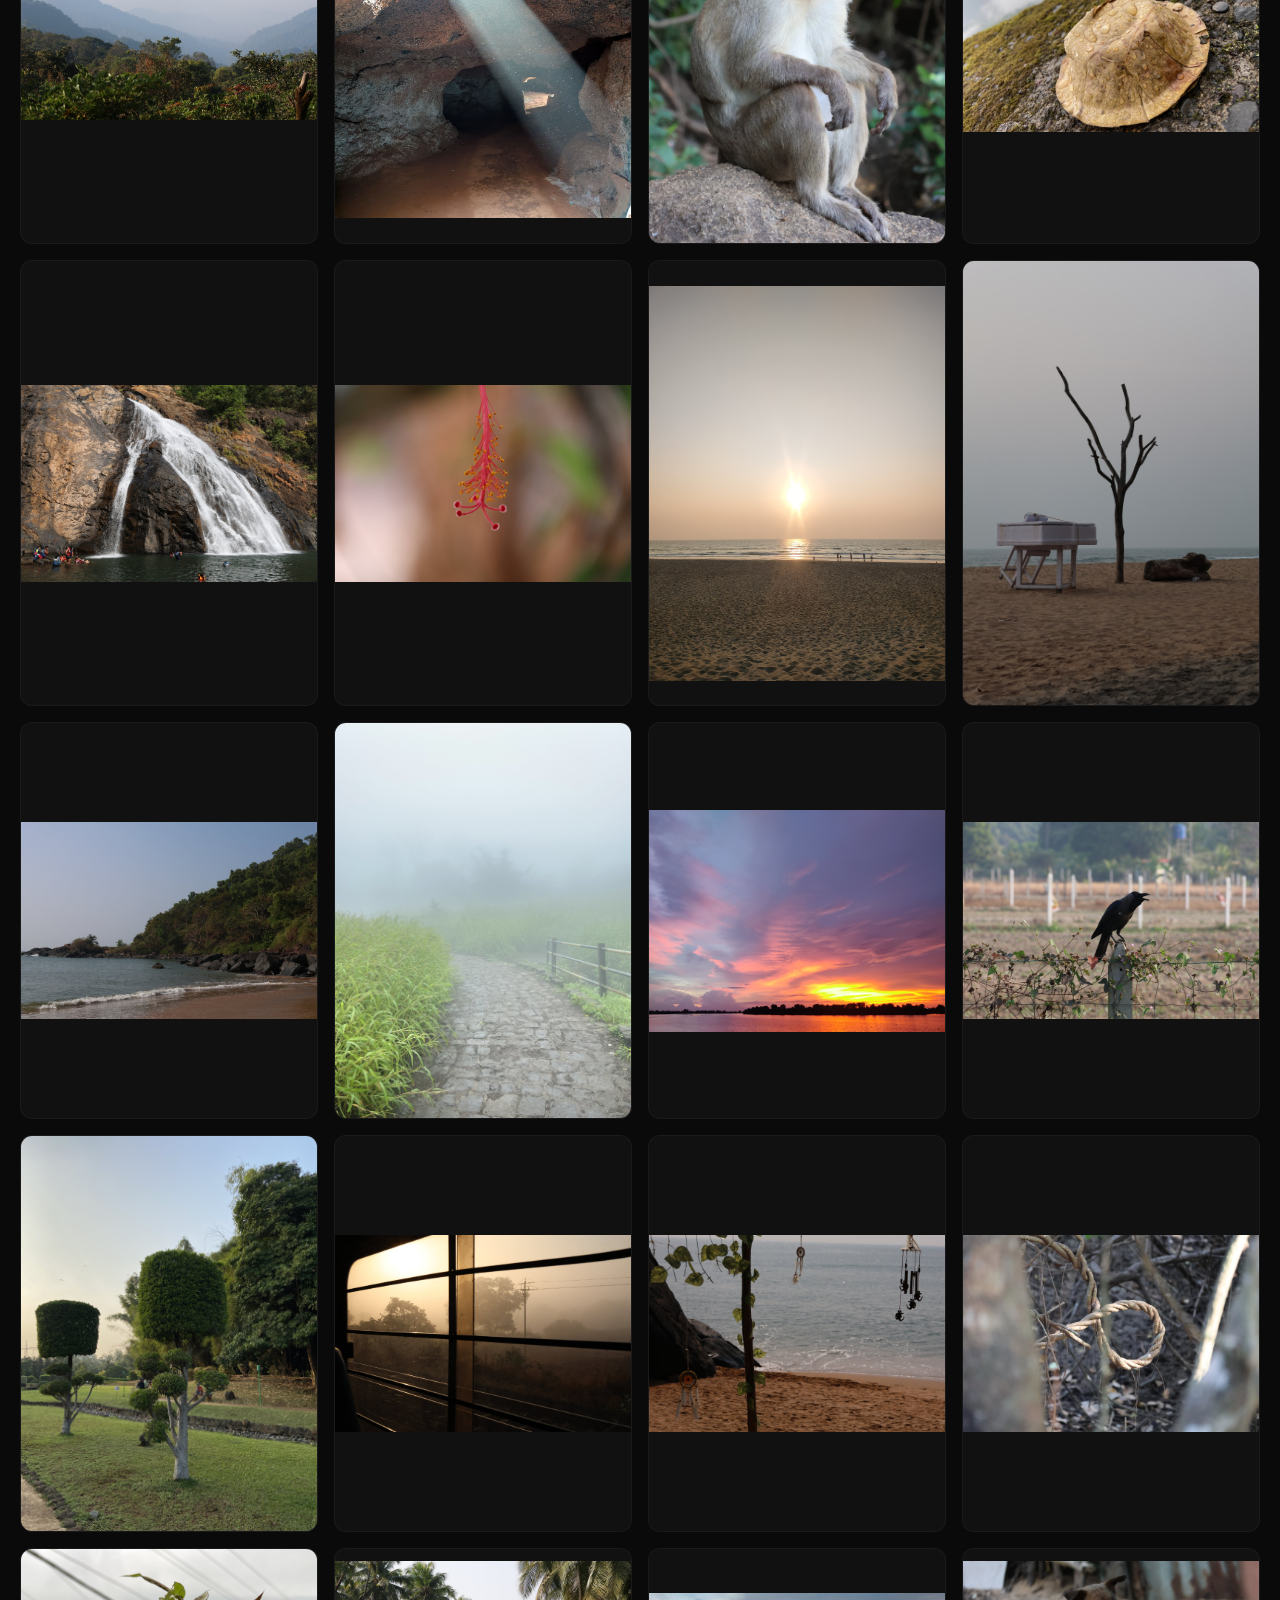
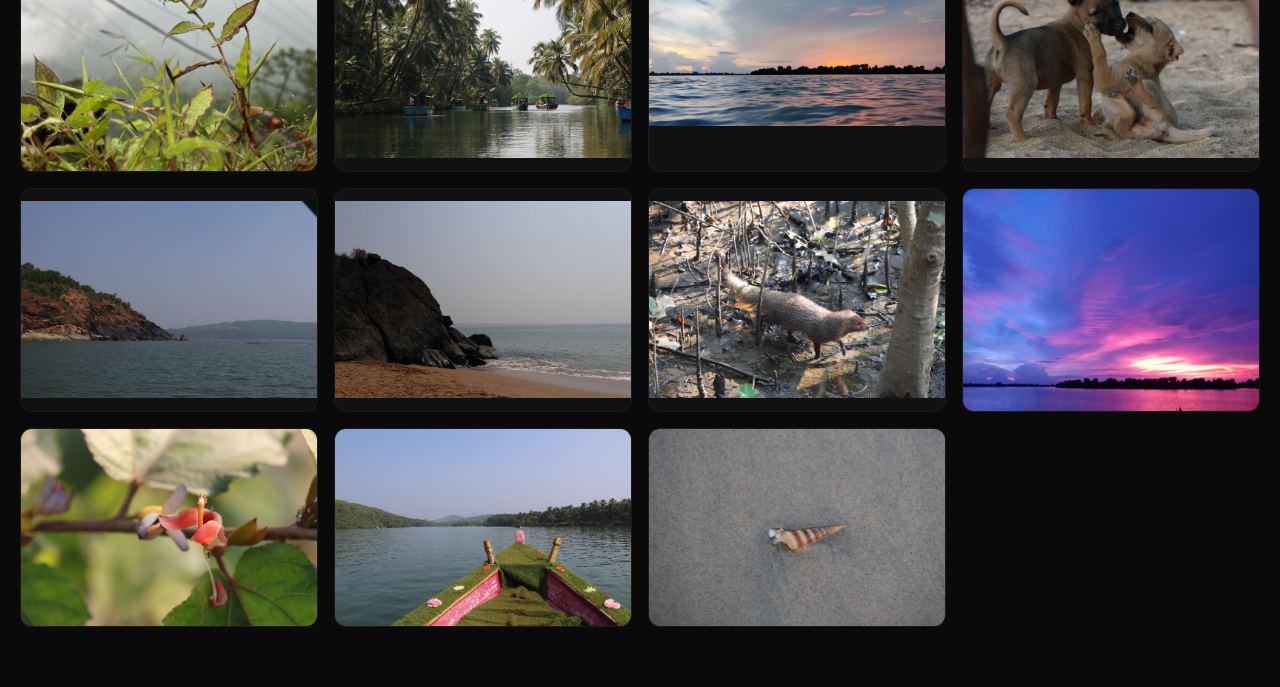
==== commit a894446f: "Update index.html" ====
--- a/index.html
+++ b/index.html
@@ -21,10 +21,13 @@
       background: #0a0a0a;
       color: #e8e8e8;
       font-family: 'Inter', -apple-system, sans-serif;
-      padding: 0;
-      margin: 0;
       min-height: 100vh;
     }
+
+    /* ─── SCROLLBAR ─── */
+    ::-webkit-scrollbar { width: 3px; }
+    ::-webkit-scrollbar-track { background: #0a0a0a; }
+    ::-webkit-scrollbar-thumb { background: rgba(255,255,255,0.05); border-radius: 10px; }
 
     /* ─── HEADER ─── */
     .header {
@@ -33,7 +36,7 @@
       z-index: 50;
       background: rgba(10, 10, 10, 0.85);
       backdrop-filter: blur(16px);
-      border-bottom: 1px solid rgba(255, 255, 255, 0.04);
+      border-bottom: 1px solid rgba(255,255,255,0.04);
       padding: 16px 32px;
       display: flex;
       align-items: center;
@@ -45,7 +48,7 @@
       font-size: 0.9rem;
       letter-spacing: 0.2em;
       text-transform: uppercase;
-      color: rgba(255, 255, 255, 0.5);
+      color: rgba(255,255,255,0.5);
     }
 
     .header h1 span {
@@ -55,7 +58,7 @@
 
     .header .year {
       font-size: 0.7rem;
-      color: rgba(255, 255, 255, 0.15);
+      color: rgba(255,255,255,0.15);
       font-weight: 300;
     }
 
@@ -74,15 +77,18 @@
       background: #111;
       border-radius: 12px;
       overflow: hidden;
-      border: 1px solid rgba(255, 255, 255, 0.04);
+      border: 1px solid rgba(255,255,255,0.04);
       cursor: pointer;
       transition: all 0.3s ease;
+      display: flex;
+      align-items: center;
+      justify-content: center;
     }
 
     .card:hover {
       transform: translateY(-4px);
-      border-color: rgba(255, 255, 255, 0.08);
-      box-shadow: 0 8px 32px rgba(0, 0, 0, 0.6);
+      border-color: rgba(255,255,255,0.08);
+      box-shadow: 0 8px 32px rgba(0,0,0,0.6);
     }
 
     .card img {
@@ -98,7 +104,7 @@
       left: 0;
       right: 0;
       padding: 16px;
-      background: linear-gradient(to top, rgba(0, 0, 0, 0.8), transparent);
+      background: linear-gradient(to top, rgba(0,0,0,0.8), transparent);
       opacity: 0;
       transition: opacity 0.3s ease;
     }
@@ -110,13 +116,13 @@
     .card .info .name {
       font-size: 0.7rem;
       font-weight: 400;
-      color: rgba(255, 255, 255, 0.6);
+      color: rgba(255,255,255,0.6);
       letter-spacing: 0.05em;
     }
 
     .card .info .num {
       font-size: 0.5rem;
-      color: rgba(255, 255, 255, 0.2);
+      color: rgba(255,255,255,0.2);
       font-weight: 300;
     }
 
@@ -129,30 +135,30 @@
 
     .empty .icon {
       font-size: 2rem;
-      color: rgba(255, 255, 255, 0.05);
+      color: rgba(255,255,255,0.05);
       margin-bottom: 16px;
     }
 
     .empty h2 {
       font-weight: 300;
       font-size: 1.2rem;
-      color: rgba(255, 255, 255, 0.2);
+      color: rgba(255,255,255,0.2);
       letter-spacing: 0.1em;
     }
 
     .empty p {
       font-size: 0.8rem;
-      color: rgba(255, 255, 255, 0.08);
+      color: rgba(255,255,255,0.08);
       margin-top: 8px;
     }
 
     .empty code {
-      background: rgba(255, 255, 255, 0.03);
+      background: rgba(255,255,255,0.03);
       padding: 2px 10px;
       border-radius: 4px;
       font-size: 0.7rem;
-      border: 1px solid rgba(255, 255, 255, 0.04);
-      color: rgba(255, 255, 255, 0.2);
+      border: 1px solid rgba(255,255,255,0.04);
+      color: rgba(255,255,255,0.2);
     }
 
     /* ─── LOADING ─── */
@@ -160,12 +166,14 @@
       grid-column: 1 / -1;
       text-align: center;
       padding: 60px 20px;
-      color: rgba(255, 255, 255, 0.05);
+      color: rgba(255,255,255,0.05);
       font-size: 0.8rem;
       letter-spacing: 0.1em;
     }
 
-    /* ─── LIGHTBOX ─── */
+    /* ═══════════════════════════════════════════════════════
+       LIGHTBOX — AUTO-ADJUSTING FRAME
+    ═══════════════════════════════════════════════════════ */
     .lightbox {
       position: fixed;
       inset: 0;
@@ -175,37 +183,42 @@
       display: none;
       align-items: center;
       justify-content: center;
-      padding: 40px;
+      padding: 80px 40px 100px;
     }
 
     .lightbox.open {
       display: flex;
     }
 
-    .lightbox .close-area {
+    /* ── Click backdrop to close ── */
+    .lightbox .backdrop {
       position: absolute;
       inset: 0;
       cursor: zoom-out;
     }
 
+    /* ── FRAME — auto-sizes to image ── */
     .lightbox .frame {
       position: relative;
       z-index: 2;
+      display: flex;
+      align-items: center;
+      justify-content: center;
       max-width: 90vw;
-      max-height: 85vh;
-      display: flex;
-      align-items: center;
-      justify-content: center;
+      max-height: 80vh;
+      background: transparent;
     }
 
     .lightbox .frame img {
-      max-width: 100%;
+      display: block;
+      max-width: 90vw;
       max-height: 80vh;
       width: auto;
       height: auto;
       object-fit: contain;
       border-radius: 4px;
       transition: transform 0.3s ease;
+      background: transparent;
     }
 
     .lightbox .frame img.zoomed {
@@ -213,7 +226,7 @@
       cursor: zoom-out;
     }
 
-    /* ─── LIGHTBOX CONTROLS ─── */
+    /* ─── CONTROLS — OUTSIDE THE IMAGE ─── */
     .lb-controls {
       position: fixed;
       bottom: 32px;
@@ -224,10 +237,10 @@
       align-items: center;
       gap: 6px;
       padding: 8px 12px;
-      background: rgba(20, 20, 20, 0.8);
+      background: rgba(20, 20, 20, 0.85);
       backdrop-filter: blur(16px);
       border-radius: 100px;
-      border: 1px solid rgba(255, 255, 255, 0.04);
+      border: 1px solid rgba(255,255,255,0.04);
     }
 
     .lb-btn {
@@ -236,7 +249,7 @@
       border: none;
       border-radius: 50%;
       background: transparent;
-      color: rgba(255, 255, 255, 0.4);
+      color: rgba(255,255,255,0.4);
       cursor: pointer;
       display: flex;
       align-items: center;
@@ -246,21 +259,22 @@
     }
 
     .lb-btn:hover {
-      background: rgba(255, 255, 255, 0.04);
+      background: rgba(255,255,255,0.04);
       color: #fff;
     }
 
     .lb-btn.close-btn:hover {
-      background: rgba(255, 50, 50, 0.08);
+      background: rgba(255,50,50,0.08);
       color: #ff6b6b;
     }
 
     .lb-divider {
       width: 1px;
       height: 24px;
-      background: rgba(255, 255, 255, 0.04);
-    }
-
+      background: rgba(255,255,255,0.04);
+    }
+
+    /* ─── NAVIGATION ─── */
     .lb-nav {
       position: fixed;
       top: 50%;
@@ -268,11 +282,11 @@
       z-index: 10;
       width: 44px;
       height: 44px;
-      border: 1px solid rgba(255, 255, 255, 0.04);
+      border: 1px solid rgba(255,255,255,0.04);
       border-radius: 50%;
-      background: rgba(0, 0, 0, 0.4);
+      background: rgba(0,0,0,0.4);
       backdrop-filter: blur(12px);
-      color: rgba(255, 255, 255, 0.2);
+      color: rgba(255,255,255,0.2);
       cursor: pointer;
       display: flex;
       align-items: center;
@@ -282,7 +296,7 @@
     }
 
     .lb-nav:hover {
-      background: rgba(255, 255, 255, 0.04);
+      background: rgba(255,255,255,0.04);
       color: #fff;
     }
 
@@ -293,27 +307,28 @@
     #lbPrev { left: 24px; }
     #lbNext { right: 24px; }
 
-    .lb-counter {
-      position: fixed;
-      top: 24px;
-      right: 32px;
-      z-index: 10;
-      font-size: 0.55rem;
-      color: rgba(255, 255, 255, 0.06);
-      letter-spacing: 0.15em;
-      font-weight: 300;
-    }
-
-    .lb-filename {
+    /* ─── INFO ─── */
+    .lb-info {
       position: fixed;
       bottom: 88px;
       left: 50%;
       transform: translateX(-50%);
       z-index: 10;
+      display: flex;
+      align-items: center;
+      gap: 20px;
       font-size: 0.6rem;
-      color: rgba(255, 255, 255, 0.06);
+      color: rgba(255,255,255,0.06);
       letter-spacing: 0.08em;
       font-weight: 300;
+    }
+
+    .lb-info .counter {
+      color: rgba(255,255,255,0.06);
+    }
+
+    .lb-info .filename {
+      color: rgba(255,255,255,0.04);
     }
 
     /* ─── SCROLL TOP ─── */
@@ -324,11 +339,11 @@
       z-index: 50;
       width: 38px;
       height: 38px;
-      border: 1px solid rgba(255, 255, 255, 0.04);
+      border: 1px solid rgba(255,255,255,0.04);
       border-radius: 50%;
-      background: rgba(0, 0, 0, 0.6);
+      background: rgba(0,0,0,0.6);
       backdrop-filter: blur(12px);
-      color: rgba(255, 255, 255, 0.2);
+      color: rgba(255,255,255,0.2);
       cursor: pointer;
       display: none;
       align-items: center;
@@ -342,36 +357,74 @@
     }
 
     #scrollTop:hover {
-      border-color: rgba(255, 255, 255, 0.08);
+      border-color: rgba(255,255,255,0.08);
       color: #fff;
     }
-
-    /* ─── SCROLLBAR ─── */
-    ::-webkit-scrollbar { width: 3px; }
-    ::-webkit-scrollbar-track { background: #0a0a0a; }
-    ::-webkit-scrollbar-thumb { background: rgba(255, 255, 255, 0.05); border-radius: 10px; }
 
     /* ─── RESPONSIVE ─── */
     @media (max-width: 768px) {
       .header { padding: 12px 16px; }
       .header h1 { font-size: 0.7rem; }
-      .gallery { padding: 16px 12px 40px; gap: 10px; grid-template-columns: repeat(auto-fill, minmax(160px, 1fr)); }
-      .lightbox { padding: 16px; }
-      .lb-nav { width: 36px; height: 36px; font-size: 0.7rem; }
+      
+      .gallery { 
+        padding: 16px 12px 40px; 
+        gap: 10px; 
+        grid-template-columns: repeat(auto-fill, minmax(160px, 1fr)); 
+      }
+      
+      .lightbox { padding: 60px 16px 80px; }
+      
+      .lb-nav { 
+        width: 36px; 
+        height: 36px; 
+        font-size: 0.7rem; 
+      }
+      
       #lbPrev { left: 8px; }
       #lbNext { right: 8px; }
-      .lb-controls { padding: 6px 10px; bottom: 20px; gap: 4px; }
-      .lb-btn { width: 34px; height: 34px; font-size: 0.75rem; }
-      .lb-counter { top: 16px; right: 16px; font-size: 0.45rem; }
-      .lb-filename { bottom: 72px; font-size: 0.5rem; }
-      #scrollTop { bottom: 16px; right: 16px; width: 34px; height: 34px; font-size: 0.65rem; }
+      
+      .lb-controls { 
+        padding: 6px 10px; 
+        bottom: 16px; 
+        gap: 4px; 
+      }
+      
+      .lb-btn { 
+        width: 34px; 
+        height: 34px; 
+        font-size: 0.75rem; 
+      }
+      
+      .lb-info {
+        bottom: 68px;
+        font-size: 0.5rem;
+        gap: 12px;
+        flex-direction: column;
+        gap: 4px;
+      }
+      
+      #scrollTop { 
+        bottom: 16px; 
+        right: 16px; 
+        width: 34px; 
+        height: 34px; 
+        font-size: 0.65rem; 
+      }
     }
 
     @media (max-width: 480px) {
-      .gallery { grid-template-columns: repeat(2, 1fr); gap: 6px; padding: 12px 8px 32px; }
+      .gallery { 
+        grid-template-columns: repeat(2, 1fr); 
+        gap: 6px; 
+        padding: 12px 8px 32px; 
+      }
+      
       .card { border-radius: 6px; }
       .card .info { padding: 10px; }
       .card .info .name { font-size: 0.55rem; }
+      
+      .lightbox { padding: 40px 8px 72px; }
+      .lightbox .frame img { max-width: 95vw; max-height: 70vh; }
     }
   </style>
 </head>
@@ -391,20 +444,29 @@
   <!-- ─── SCROLL TOP ─── -->
   <button id="scrollTop"><i class="fa-regular fa-arrow-up"></i></button>
 
-  <!-- ─── LIGHTBOX ─── -->
+  <!-- ═══════════════════════════════════════════════════════
+       LIGHTBOX — AUTO-ADJUSTING
+  ═══════════════════════════════════════════════════════ -->
   <div class="lightbox" id="lightbox">
-    <div class="close-area" id="closeArea"></div>
-
+    <!-- Backdrop to close -->
+    <div class="backdrop" id="backdrop"></div>
+
+    <!-- Navigation -->
     <button class="lb-nav hidden" id="lbPrev"><i class="fa-solid fa-chevron-left"></i></button>
     <button class="lb-nav hidden" id="lbNext"><i class="fa-solid fa-chevron-right"></i></button>
 
+    <!-- Frame — auto-sizes to image -->
     <div class="frame" id="frame">
       <img id="lbImg" src="" alt="" />
     </div>
 
-    <div class="lb-counter" id="lbCounter"></div>
-    <div class="lb-filename" id="lbFilename"></div>
-
+    <!-- Info below image -->
+    <div class="lb-info" id="lbInfo">
+      <span class="filename" id="lbFilename"></span>
+      <span class="counter" id="lbCounter"></span>
+    </div>
+
+    <!-- Controls — always visible, outside image -->
     <div class="lb-controls">
       <button class="lb-btn" id="lbZoom"><i class="fa-regular fa-magnifying-glass-plus"></i></button>
       <span class="lb-divider"></span>
@@ -431,7 +493,7 @@
       const gallery = document.getElementById('gallery');
       const lightbox = document.getElementById('lightbox');
       const lbImg = document.getElementById('lbImg');
-      const closeArea = document.getElementById('closeArea');
+      const backdrop = document.getElementById('backdrop');
       const lbClose = document.getElementById('lbClose');
       const lbZoom = document.getElementById('lbZoom');
       const lbDownload = document.getElementById('lbDownload');
@@ -543,9 +605,17 @@
         currentIndex = index;
 
         const data = images[index];
+        
+        // Reset zoom state
+        lbImg.classList.remove('zoomed');
+        const zoomIcon = lbZoom.querySelector('i');
+        zoomIcon.className = 'fa-regular fa-magnifying-glass-plus';
+        
+        // Set image
         lbImg.src = data.src;
         lbImg.alt = cleanName(data.name);
-        lbImg.classList.remove('zoomed');
+        
+        // Update info
         lbFilename.textContent = data.name;
         lbDownload.href = data.src;
         lbDownload.setAttribute('download', data.name);
@@ -601,7 +671,7 @@
 
       // ─── LIGHTBOX EVENTS ────────────────────────
       lbClose.addEventListener('click', closeLightbox);
-      closeArea.addEventListener('click', closeLightbox);
+      backdrop.addEventListener('click', closeLightbox);
 
       lbPrev.addEventListener('click', () => navigate(-1));
       lbNext.addEventListener('click', () => navigate(1));
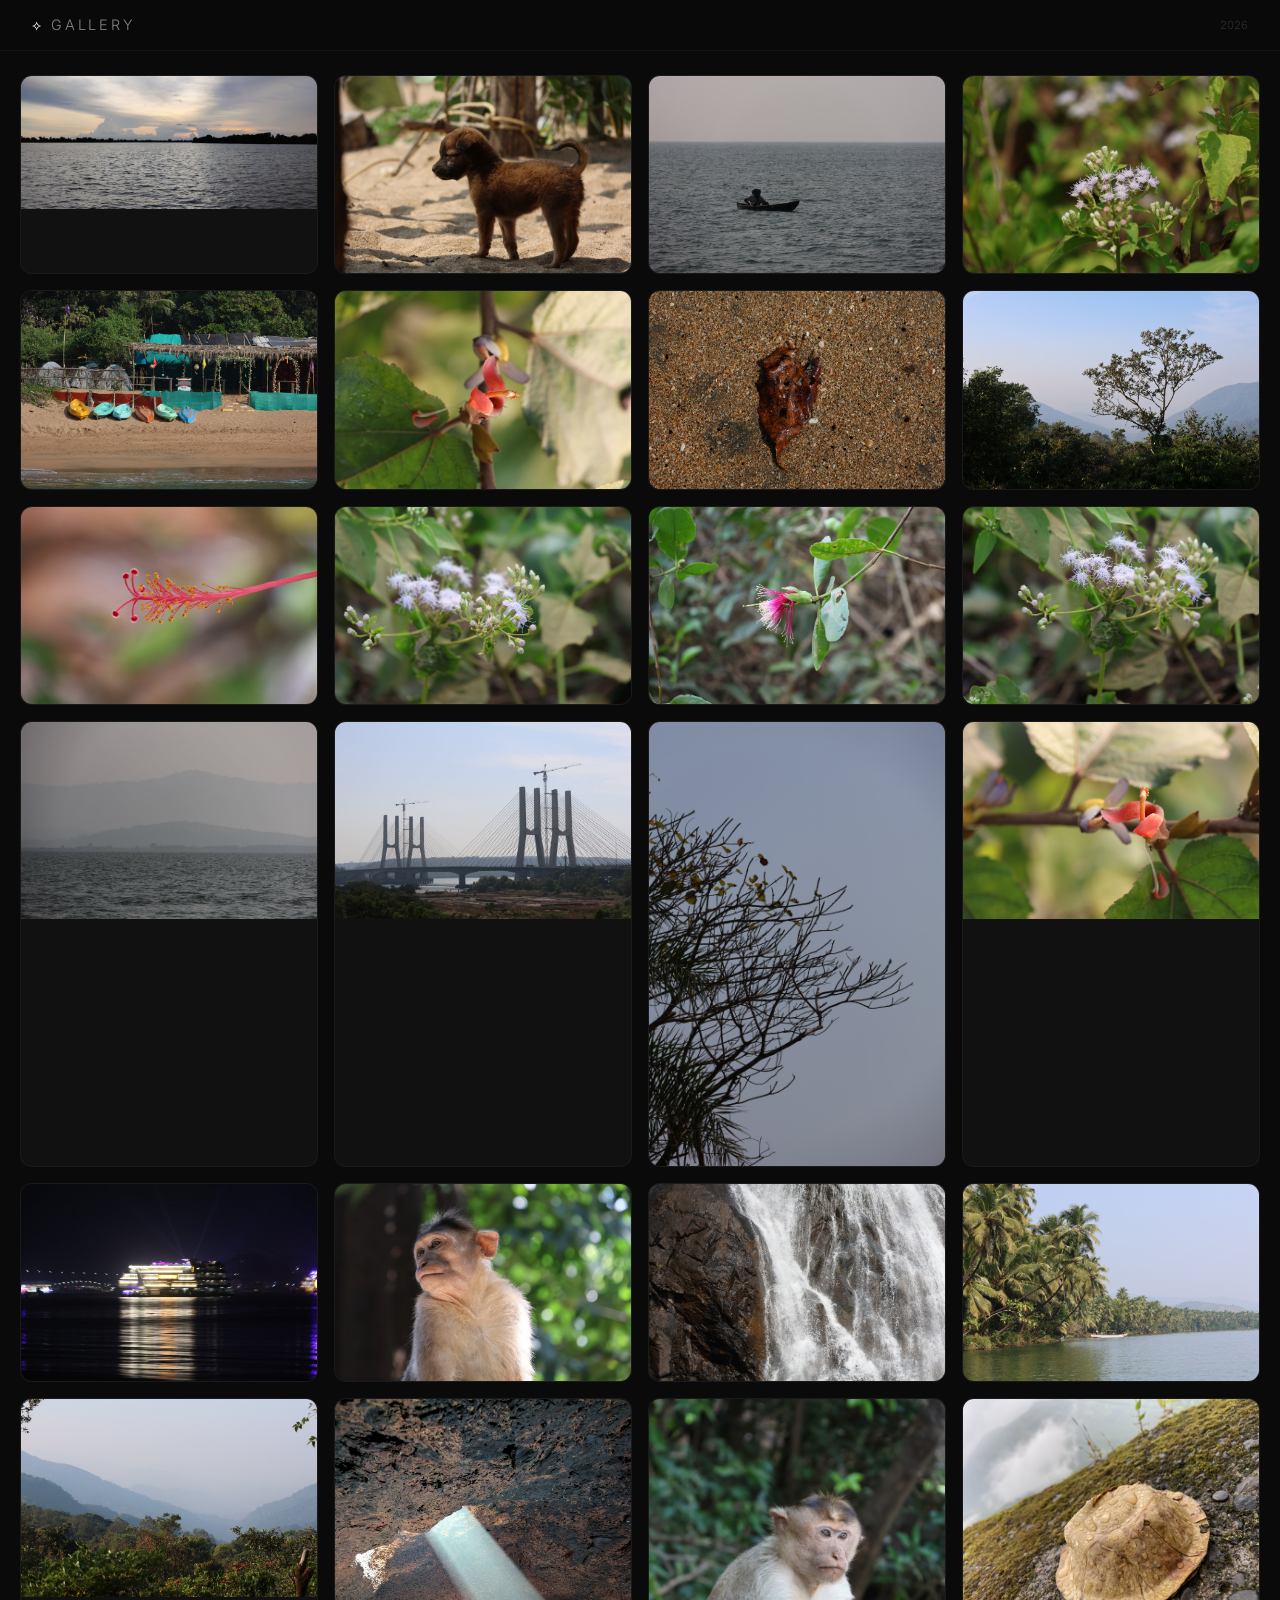
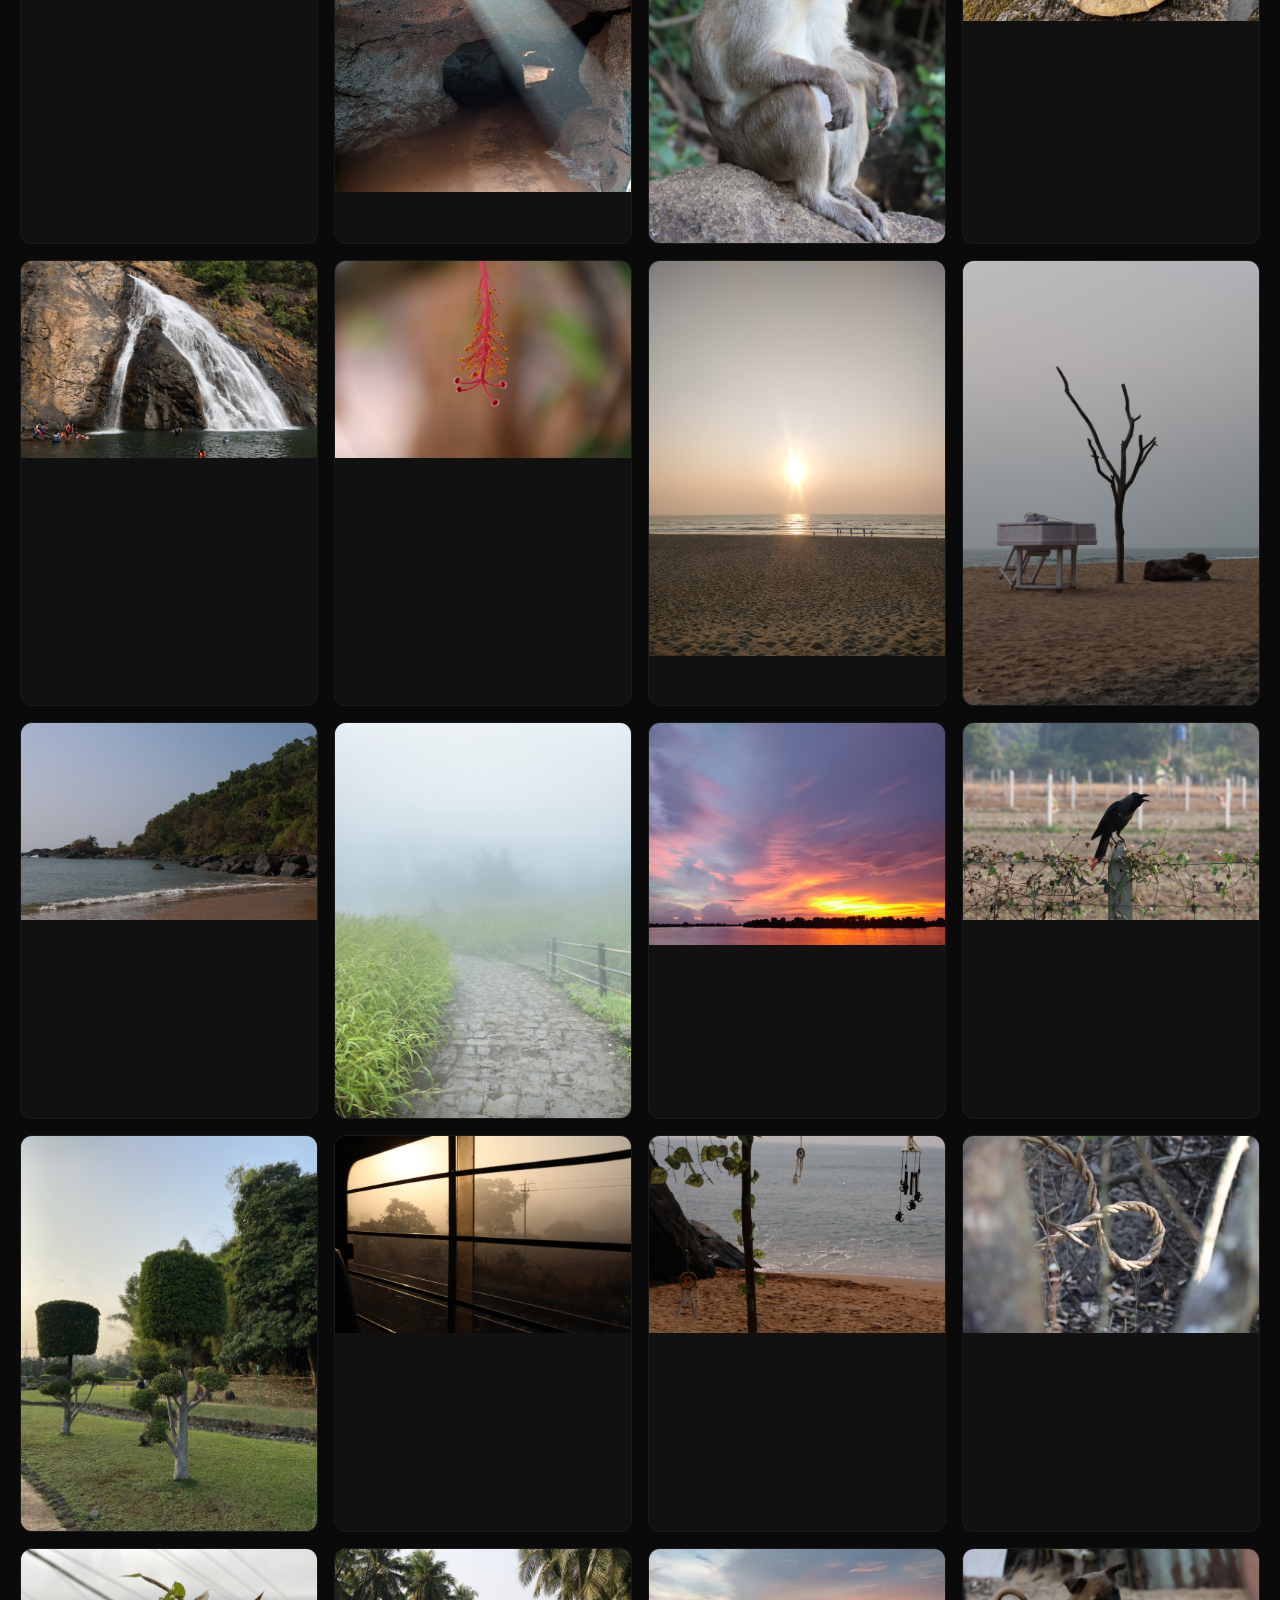
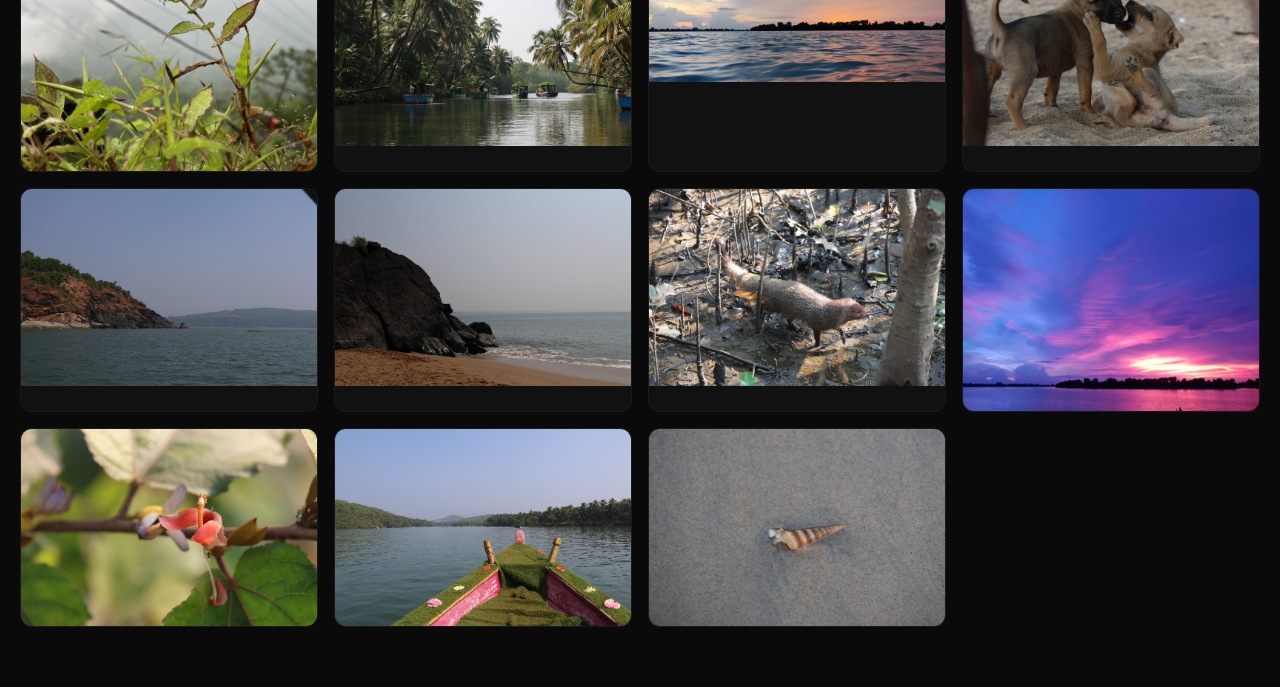
==== commit c0c5c18e: "Update index.html" ====
--- a/index.html
+++ b/index.html
@@ -24,7 +24,6 @@
       min-height: 100vh;
     }
 
-    /* ─── SCROLLBAR ─── */
     ::-webkit-scrollbar { width: 3px; }
     ::-webkit-scrollbar-track { background: #0a0a0a; }
     ::-webkit-scrollbar-thumb { background: rgba(255,255,255,0.05); border-radius: 10px; }
@@ -80,9 +79,6 @@
       border: 1px solid rgba(255,255,255,0.04);
       cursor: pointer;
       transition: all 0.3s ease;
-      display: flex;
-      align-items: center;
-      justify-content: center;
     }
 
     .card:hover {
@@ -161,7 +157,6 @@
       color: rgba(255,255,255,0.2);
     }
 
-    /* ─── LOADING ─── */
     .loading {
       grid-column: 1 / -1;
       text-align: center;
@@ -172,7 +167,7 @@
     }
 
     /* ═══════════════════════════════════════════════════════
-       LIGHTBOX — AUTO-ADJUSTING FRAME
+       LIGHTBOX — EACH IMAGE ITS OWN SIZE
     ═══════════════════════════════════════════════════════ */
     .lightbox {
       position: fixed;
@@ -183,38 +178,36 @@
       display: none;
       align-items: center;
       justify-content: center;
-      padding: 80px 40px 100px;
+      padding: 20px;
     }
 
     .lightbox.open {
       display: flex;
     }
 
-    /* ── Click backdrop to close ── */
     .lightbox .backdrop {
       position: absolute;
       inset: 0;
       cursor: zoom-out;
     }
 
-    /* ── FRAME — auto-sizes to image ── */
+    /* ── FRAME — EXACT IMAGE SIZE ── */
     .lightbox .frame {
       position: relative;
       z-index: 2;
-      display: flex;
-      align-items: center;
-      justify-content: center;
-      max-width: 90vw;
-      max-height: 80vh;
+      display: inline-block;
       background: transparent;
+      line-height: 0;
+      max-width: 92vw;
+      max-height: 82vh;
     }
 
     .lightbox .frame img {
       display: block;
-      max-width: 90vw;
-      max-height: 80vh;
       width: auto;
       height: auto;
+      max-width: 92vw;
+      max-height: 82vh;
       object-fit: contain;
       border-radius: 4px;
       transition: transform 0.3s ease;
@@ -226,7 +219,7 @@
       cursor: zoom-out;
     }
 
-    /* ─── CONTROLS — OUTSIDE THE IMAGE ─── */
+    /* ─── CONTROLS — FLOATING BELOW ─── */
     .lb-controls {
       position: fixed;
       bottom: 32px;
@@ -235,8 +228,8 @@
       z-index: 10;
       display: flex;
       align-items: center;
-      gap: 6px;
-      padding: 8px 12px;
+      gap: 4px;
+      padding: 6px 10px;
       background: rgba(20, 20, 20, 0.85);
       backdrop-filter: blur(16px);
       border-radius: 100px;
@@ -244,8 +237,8 @@
     }
 
     .lb-btn {
-      width: 40px;
-      height: 40px;
+      width: 38px;
+      height: 38px;
       border: none;
       border-radius: 50%;
       background: transparent;
@@ -254,7 +247,7 @@
       display: flex;
       align-items: center;
       justify-content: center;
-      font-size: 0.9rem;
+      font-size: 0.85rem;
       transition: all 0.2s ease;
     }
 
@@ -270,7 +263,7 @@
 
     .lb-divider {
       width: 1px;
-      height: 24px;
+      height: 20px;
       background: rgba(255,255,255,0.04);
     }
 
@@ -310,25 +303,25 @@
     /* ─── INFO ─── */
     .lb-info {
       position: fixed;
-      bottom: 88px;
+      bottom: 84px;
       left: 50%;
       transform: translateX(-50%);
       z-index: 10;
       display: flex;
       align-items: center;
-      gap: 20px;
-      font-size: 0.6rem;
+      gap: 16px;
+      font-size: 0.55rem;
       color: rgba(255,255,255,0.06);
       letter-spacing: 0.08em;
       font-weight: 300;
     }
 
+    .lb-info .filename {
+      color: rgba(255,255,255,0.04);
+    }
+
     .lb-info .counter {
       color: rgba(255,255,255,0.06);
-    }
-
-    .lb-info .filename {
-      color: rgba(255,255,255,0.04);
     }
 
     /* ─── SCROLL TOP ─── */
@@ -372,59 +365,31 @@
         grid-template-columns: repeat(auto-fill, minmax(160px, 1fr)); 
       }
       
-      .lightbox { padding: 60px 16px 80px; }
+      .lightbox { padding: 12px; }
+      .lightbox .frame { max-width: 96vw; max-height: 78vh; }
+      .lightbox .frame img { max-width: 96vw; max-height: 78vh; }
       
-      .lb-nav { 
-        width: 36px; 
-        height: 36px; 
-        font-size: 0.7rem; 
-      }
-      
+      .lb-nav { width: 36px; height: 36px; font-size: 0.7rem; }
       #lbPrev { left: 8px; }
       #lbNext { right: 8px; }
       
-      .lb-controls { 
-        padding: 6px 10px; 
-        bottom: 16px; 
-        gap: 4px; 
-      }
+      .lb-controls { padding: 4px 8px; bottom: 16px; gap: 2px; }
+      .lb-btn { width: 32px; height: 32px; font-size: 0.7rem; }
       
-      .lb-btn { 
-        width: 34px; 
-        height: 34px; 
-        font-size: 0.75rem; 
-      }
+      .lb-info { bottom: 64px; font-size: 0.45rem; gap: 10px; }
       
-      .lb-info {
-        bottom: 68px;
-        font-size: 0.5rem;
-        gap: 12px;
-        flex-direction: column;
-        gap: 4px;
-      }
-      
-      #scrollTop { 
-        bottom: 16px; 
-        right: 16px; 
-        width: 34px; 
-        height: 34px; 
-        font-size: 0.65rem; 
-      }
+      #scrollTop { bottom: 16px; right: 16px; width: 34px; height: 34px; font-size: 0.65rem; }
     }
 
     @media (max-width: 480px) {
-      .gallery { 
-        grid-template-columns: repeat(2, 1fr); 
-        gap: 6px; 
-        padding: 12px 8px 32px; 
-      }
-      
+      .gallery { grid-template-columns: repeat(2, 1fr); gap: 6px; padding: 12px 8px 32px; }
       .card { border-radius: 6px; }
       .card .info { padding: 10px; }
       .card .info .name { font-size: 0.55rem; }
       
-      .lightbox { padding: 40px 8px 72px; }
-      .lightbox .frame img { max-width: 95vw; max-height: 70vh; }
+      .lightbox { padding: 8px; }
+      .lightbox .frame { max-width: 98vw; max-height: 70vh; }
+      .lightbox .frame img { max-width: 98vw; max-height: 70vh; }
     }
   </style>
 </head>
@@ -445,28 +410,23 @@
   <button id="scrollTop"><i class="fa-regular fa-arrow-up"></i></button>
 
   <!-- ═══════════════════════════════════════════════════════
-       LIGHTBOX — AUTO-ADJUSTING
+       LIGHTBOX
   ═══════════════════════════════════════════════════════ -->
   <div class="lightbox" id="lightbox">
-    <!-- Backdrop to close -->
     <div class="backdrop" id="backdrop"></div>
 
-    <!-- Navigation -->
     <button class="lb-nav hidden" id="lbPrev"><i class="fa-solid fa-chevron-left"></i></button>
     <button class="lb-nav hidden" id="lbNext"><i class="fa-solid fa-chevron-right"></i></button>
 
-    <!-- Frame — auto-sizes to image -->
     <div class="frame" id="frame">
       <img id="lbImg" src="" alt="" />
     </div>
 
-    <!-- Info below image -->
-    <div class="lb-info" id="lbInfo">
+    <div class="lb-info">
       <span class="filename" id="lbFilename"></span>
       <span class="counter" id="lbCounter"></span>
     </div>
 
-    <!-- Controls — always visible, outside image -->
     <div class="lb-controls">
       <button class="lb-btn" id="lbZoom"><i class="fa-regular fa-magnifying-glass-plus"></i></button>
       <span class="lb-divider"></span>
@@ -480,16 +440,13 @@
     (function() {
       'use strict';
 
-      // ─── CONFIG ──────────────────────────────────
       const PATH = 'images/';
       const MANIFEST = 'images/manifest.json';
       const FORMATS = ['.jpg', '.jpeg', '.png', '.webp', '.gif', '.avif'];
 
-      // ─── STATE ──────────────────────────────────
       let images = [];
       let currentIndex = -1;
 
-      // ─── DOM ─────────────────────────────────────
       const gallery = document.getElementById('gallery');
       const lightbox = document.getElementById('lightbox');
       const lbImg = document.getElementById('lbImg');
@@ -504,15 +461,12 @@
       const scrollTop = document.getElementById('scrollTop');
       const yearEl = document.getElementById('year');
 
-      // ─── YEAR ────────────────────────────────────
       yearEl.textContent = new Date().getFullYear();
 
-      // ─── HELPERS ────────────────────────────────
       function cleanName(name) {
         return name.replace(/\.[^.]+$/, '').replace(/[-_]/g, ' ');
       }
 
-      // ─── LOAD IMAGES ────────────────────────────
       async function loadImages() {
         try {
           const res = await fetch(MANIFEST);
@@ -547,7 +501,6 @@
         render();
       }
 
-      // ─── RENDER ──────────────────────────────────
       function render() {
         gallery.innerHTML = '';
 
@@ -599,23 +552,19 @@
         });
       }
 
-      // ─── LIGHTBOX ────────────────────────────────
       function openLightbox(index) {
         if (!images[index]) return;
         currentIndex = index;
 
         const data = images[index];
         
-        // Reset zoom state
         lbImg.classList.remove('zoomed');
         const zoomIcon = lbZoom.querySelector('i');
         zoomIcon.className = 'fa-regular fa-magnifying-glass-plus';
         
-        // Set image
         lbImg.src = data.src;
         lbImg.alt = cleanName(data.name);
         
-        // Update info
         lbFilename.textContent = data.name;
         lbDownload.href = data.src;
         lbDownload.setAttribute('download', data.name);
@@ -669,7 +618,6 @@
         lbNext.classList.toggle('hidden', total <= 1);
       }
 
-      // ─── LIGHTBOX EVENTS ────────────────────────
       lbClose.addEventListener('click', closeLightbox);
       backdrop.addEventListener('click', closeLightbox);
 
@@ -688,7 +636,6 @@
 
       lbImg.addEventListener('dblclick', () => lbZoom.click());
 
-      // ─── KEYBOARD ────────────────────────────────
       document.addEventListener('keydown', (e) => {
         if (!lightbox.classList.contains('open')) return;
         if (e.key === 'Escape') { e.preventDefault(); closeLightbox(); }
@@ -696,7 +643,6 @@
         if (e.key === 'ArrowRight') { e.preventDefault(); navigate(1); }
       });
 
-      // ─── SWIPE ────────────────────────────────────
       let startX = 0, startY = 0;
       lightbox.addEventListener('touchstart', (e) => {
         startX = e.touches[0].clientX;
@@ -711,7 +657,6 @@
         }
       }, { passive: true });
 
-      // ─── SCROLL TOP ──────────────────────────────
       window.addEventListener('scroll', () => {
         scrollTop.classList.toggle('show', window.scrollY > 400);
       }, { passive: true });
@@ -720,7 +665,6 @@
         window.scrollTo({ top: 0, behavior: 'smooth' });
       });
 
-      // ─── INIT ─────────────────────────────────────
       loadImages();
 
     })();
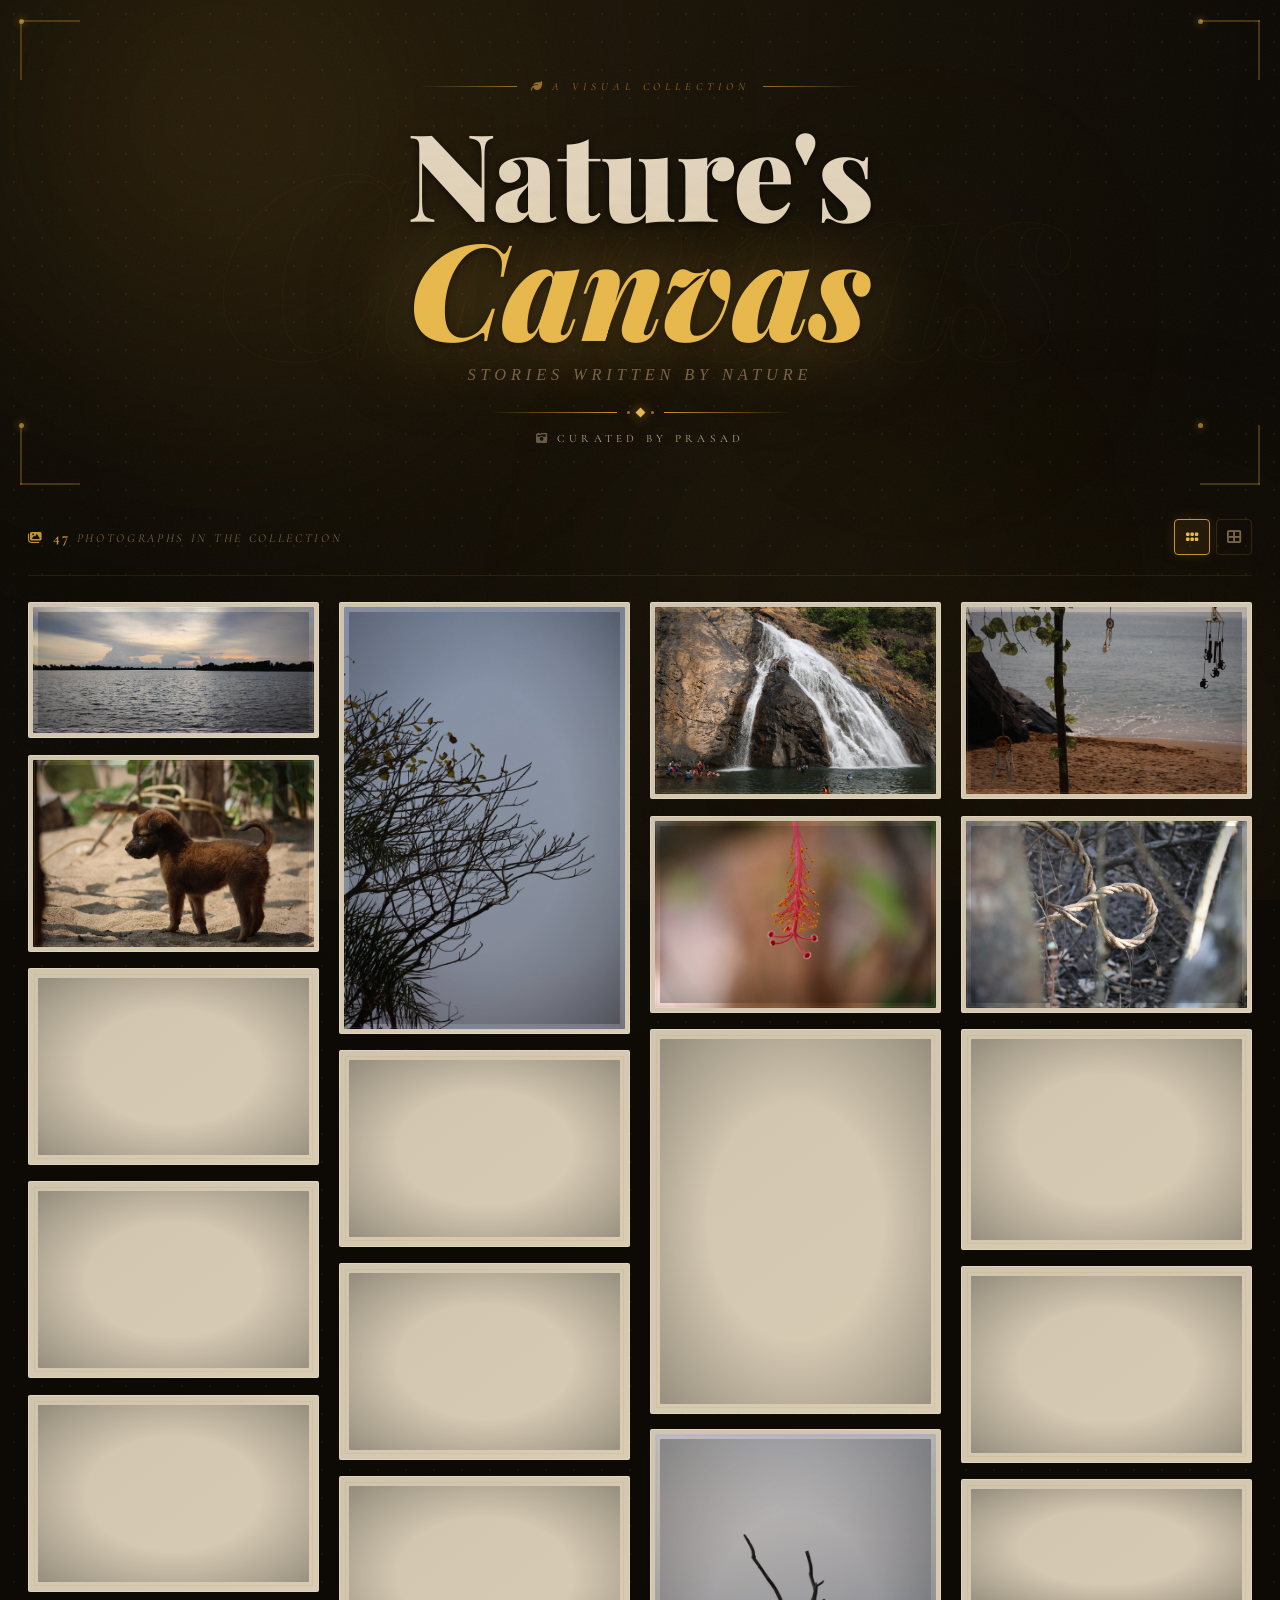
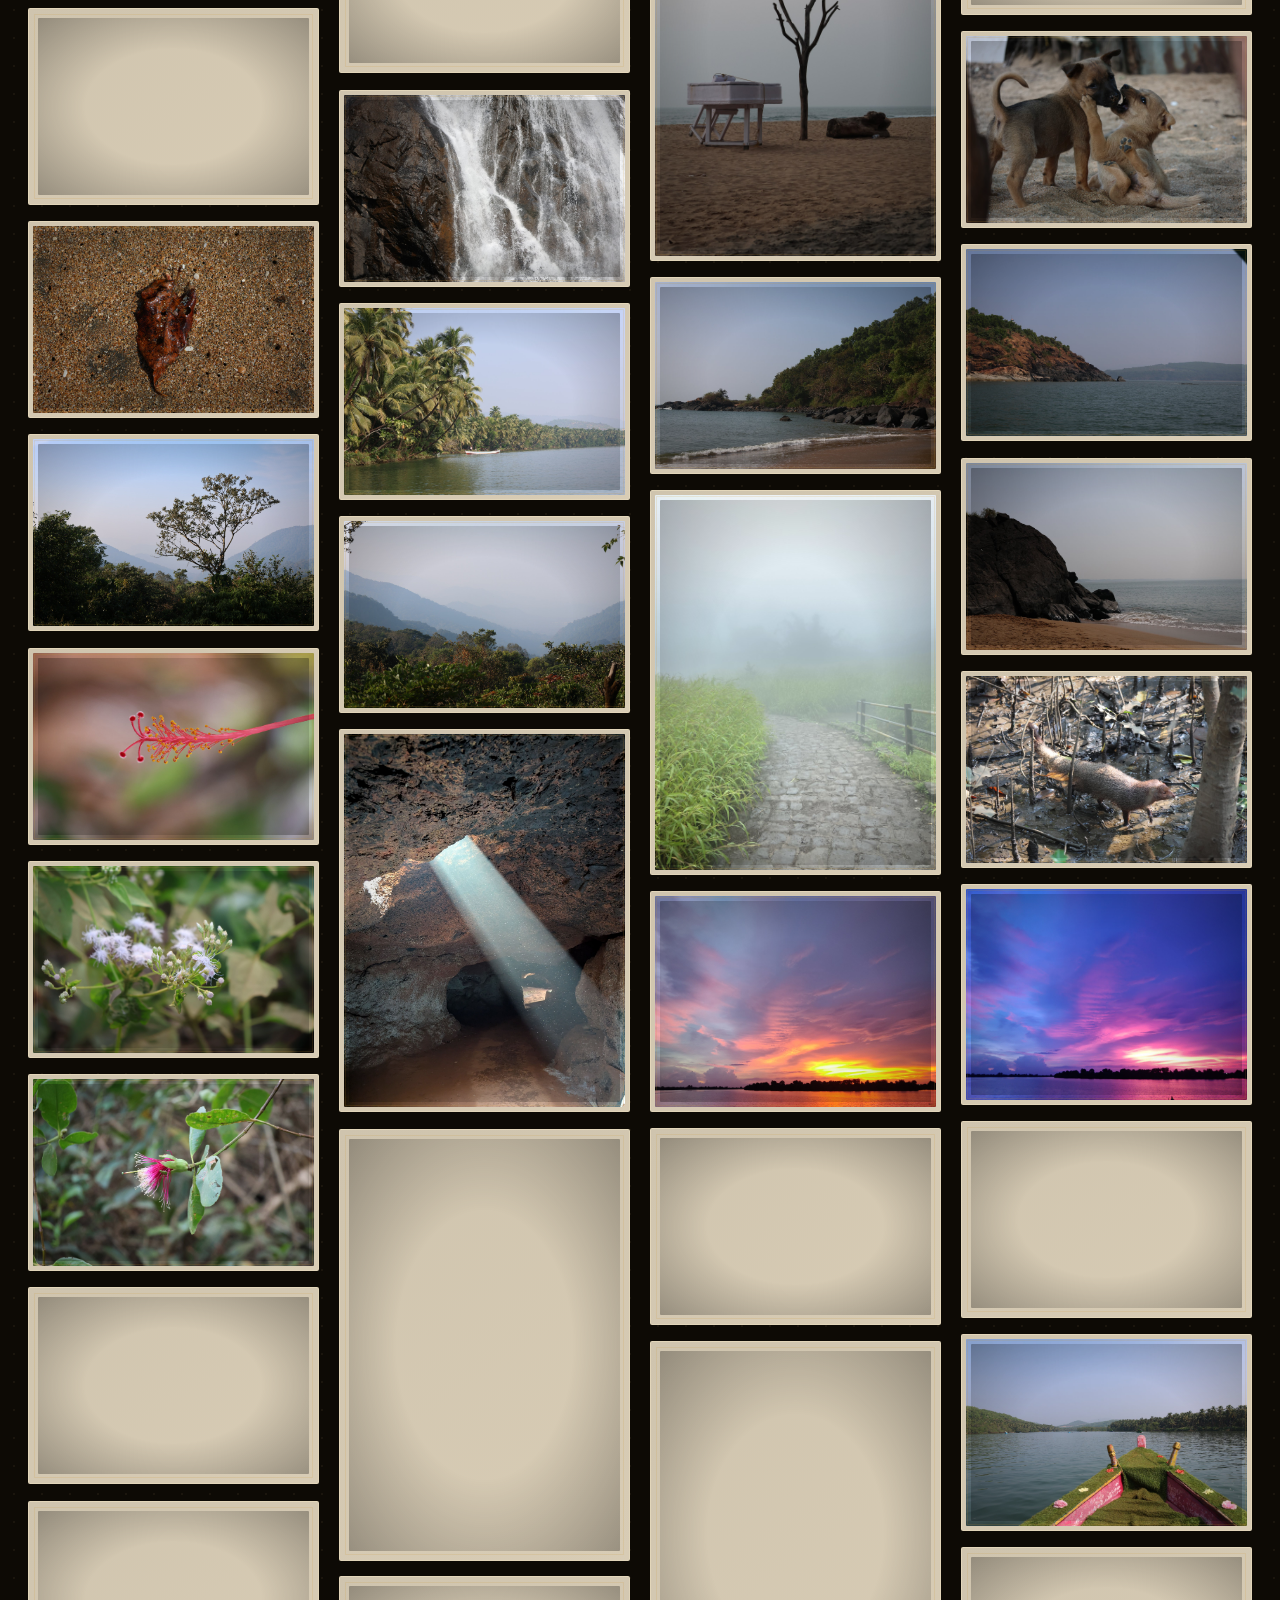
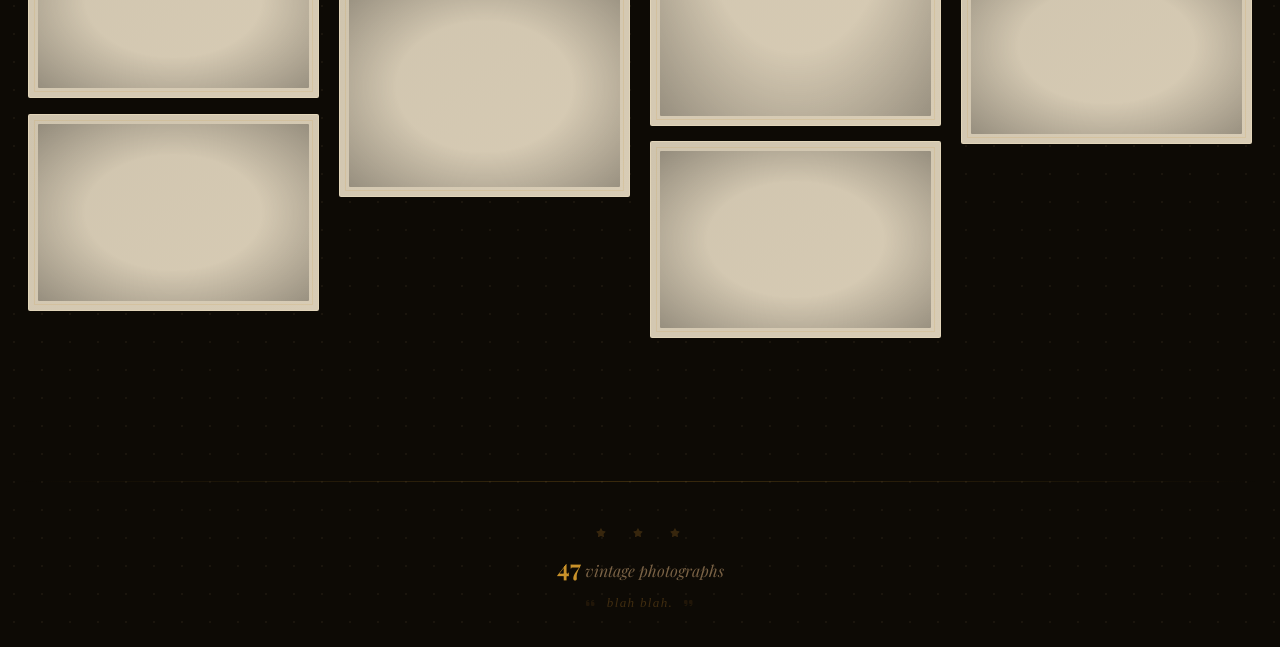
==== commit 6b33509f: "Update index.html" ====
--- a/index.html
+++ b/index.html
@@ -1,673 +1,988 @@
 <!DOCTYPE html>
 <html lang="en">
 <head>
-  <meta charset="UTF-8" />
-  <meta name="viewport" content="width=device-width, initial-scale=1.0" />
-  <title>Gallery</title>
-  
-  <link rel="preconnect" href="https://fonts.googleapis.com" />
-  <link rel="preconnect" href="https://fonts.gstatic.com" crossorigin />
-  <link href="https://fonts.googleapis.com/css2?family=Inter:wght@200;300;400;500;600;700&display=swap" rel="stylesheet" />
-  <link rel="stylesheet" href="https://cdnjs.cloudflare.com/ajax/libs/font-awesome/6.5.1/css/all.min.css" />
+  <meta charset="UTF-8"/>
+  <meta name="viewport" content="width=device-width, initial-scale=1.0, viewport-fit=cover"/>
+  <title>Nature's Canvas</title>
+  <link rel="preconnect" href="https://fonts.googleapis.com"/>
+  <link rel="preconnect" href="https://fonts.gstatic.com" crossorigin/>
+  <link href="https://fonts.googleapis.com/css2?family=Playfair+Display:ital,wght@0,400;0,600;0,700;0,900;1,400;1,700&family=Cormorant+Garamond:ital,wght@0,300;0,400;0,500;1,300;1,400;1,500&family=IM+Fell+English:ital@0;1&display=swap" rel="stylesheet"/>
+  <!-- Font Awesome 6 — SOLID icons -->
+  <link rel="stylesheet" href="https://cdnjs.cloudflare.com/ajax/libs/font-awesome/6.5.1/css/all.min.css"/>
 
   <style>
-    * {
-      margin: 0;
-      padding: 0;
-      box-sizing: border-box;
-    }
+    /* ═══════════════════════════════════════════════════
+       TOKENS
+    ═══════════════════════════════════════════════════ */
+    :root {
+      --bg:          #0d0a05;
+      --bg2:         #14100a;
+      --surface:     #1c1510;
+      --card-bg:     #1a1208;
+
+      --a1:  #6b4a1a;   /* amber dim   */
+      --a2:  #9a6c28;   /* amber mid   */
+      --a3:  #c9922a;   /* amber gold  */
+      --a4:  #e8b84b;   /* amber bright*/
+      --a5:  #f5cc6a;   /* amber glow  */
+
+      --cream:    #e2d4bc;
+      --cream2:   #b8a88a;
+      --ink:      #7a6245;
+      --white:    #ede4d4;
+
+      --glow:  rgba(201,146,42,0.18);
+      --glow2: rgba(232,184,75,0.12);
+
+      --fd:  'Playfair Display', Georgia, serif;
+      --fb:  'Cormorant Garamond', Palatino, serif;
+      --fa:  'IM Fell English', Georgia, serif;
+
+      --expo:   cubic-bezier(0.16,1,0.3,1);
+      --spring: cubic-bezier(0.34,1.56,0.64,1);
+      --smooth: cubic-bezier(0.4,0,0.2,1);
+    }
+
+    /* ═══════════════════════════════════════════════════
+       RESET
+    ═══════════════════════════════════════════════════ */
+    *,*::before,*::after{box-sizing:border-box;margin:0;padding:0;}
+    html{scroll-behavior:smooth;}
 
     body {
-      background: #0a0a0a;
-      color: #e8e8e8;
-      font-family: 'Inter', -apple-system, sans-serif;
+      background-color: var(--bg);
+      background-image:
+        radial-gradient(ellipse 80% 50% at 50% 0%, rgba(201,146,42,0.07) 0%, transparent 60%),
+        radial-gradient(rgba(200,170,110,0.07) 1px, transparent 1px);
+      background-size: 100% 100%, 28px 28px;
+      color: var(--cream);
+      font-family: var(--fb);
       min-height: 100vh;
-    }
-
-    ::-webkit-scrollbar { width: 3px; }
-    ::-webkit-scrollbar-track { background: #0a0a0a; }
-    ::-webkit-scrollbar-thumb { background: rgba(255,255,255,0.05); border-radius: 10px; }
-
-    /* ─── HEADER ─── */
-    .header {
-      position: sticky;
-      top: 0;
-      z-index: 50;
-      background: rgba(10, 10, 10, 0.85);
-      backdrop-filter: blur(16px);
-      border-bottom: 1px solid rgba(255,255,255,0.04);
-      padding: 16px 32px;
-      display: flex;
-      align-items: center;
-      justify-content: space-between;
-    }
-
-    .header h1 {
-      font-weight: 300;
-      font-size: 0.9rem;
-      letter-spacing: 0.2em;
-      text-transform: uppercase;
-      color: rgba(255,255,255,0.5);
-    }
-
-    .header h1 span {
-      color: #fff;
-      font-weight: 500;
-    }
-
-    .header .year {
-      font-size: 0.7rem;
-      color: rgba(255,255,255,0.15);
-      font-weight: 300;
-    }
-
-    /* ─── GALLERY ─── */
-    .gallery {
-      max-width: 1400px;
-      margin: 0 auto;
-      padding: 24px 20px 60px;
-      display: grid;
-      grid-template-columns: repeat(auto-fill, minmax(260px, 1fr));
-      gap: 16px;
-    }
-
-    .card {
-      position: relative;
-      background: #111;
-      border-radius: 12px;
-      overflow: hidden;
-      border: 1px solid rgba(255,255,255,0.04);
-      cursor: pointer;
-      transition: all 0.3s ease;
-    }
-
-    .card:hover {
-      transform: translateY(-4px);
-      border-color: rgba(255,255,255,0.08);
-      box-shadow: 0 8px 32px rgba(0,0,0,0.6);
-    }
-
-    .card img {
-      display: block;
-      width: 100%;
-      height: auto;
-      background: #111;
-    }
-
-    .card .info {
-      position: absolute;
-      bottom: 0;
-      left: 0;
-      right: 0;
-      padding: 16px;
-      background: linear-gradient(to top, rgba(0,0,0,0.8), transparent);
-      opacity: 0;
-      transition: opacity 0.3s ease;
-    }
-
-    .card:hover .info {
-      opacity: 1;
-    }
-
-    .card .info .name {
-      font-size: 0.7rem;
-      font-weight: 400;
-      color: rgba(255,255,255,0.6);
-      letter-spacing: 0.05em;
-    }
-
-    .card .info .num {
-      font-size: 0.5rem;
-      color: rgba(255,255,255,0.2);
-      font-weight: 300;
-    }
-
-    /* ─── EMPTY ─── */
-    .empty {
-      grid-column: 1 / -1;
-      text-align: center;
-      padding: 80px 20px;
-    }
-
-    .empty .icon {
-      font-size: 2rem;
-      color: rgba(255,255,255,0.05);
-      margin-bottom: 16px;
-    }
-
-    .empty h2 {
-      font-weight: 300;
-      font-size: 1.2rem;
-      color: rgba(255,255,255,0.2);
-      letter-spacing: 0.1em;
-    }
-
-    .empty p {
-      font-size: 0.8rem;
-      color: rgba(255,255,255,0.08);
-      margin-top: 8px;
-    }
-
-    .empty code {
-      background: rgba(255,255,255,0.03);
-      padding: 2px 10px;
-      border-radius: 4px;
-      font-size: 0.7rem;
-      border: 1px solid rgba(255,255,255,0.04);
-      color: rgba(255,255,255,0.2);
-    }
-
-    .loading {
-      grid-column: 1 / -1;
-      text-align: center;
-      padding: 60px 20px;
-      color: rgba(255,255,255,0.05);
-      font-size: 0.8rem;
-      letter-spacing: 0.1em;
-    }
-
-    /* ═══════════════════════════════════════════════════════
-       LIGHTBOX — EACH IMAGE ITS OWN SIZE
-    ═══════════════════════════════════════════════════════ */
-    .lightbox {
-      position: fixed;
-      inset: 0;
-      z-index: 1000;
-      background: rgba(0, 0, 0, 0.96);
-      backdrop-filter: blur(40px);
-      display: none;
-      align-items: center;
-      justify-content: center;
-      padding: 20px;
-    }
-
-    .lightbox.open {
-      display: flex;
-    }
-
-    .lightbox .backdrop {
-      position: absolute;
-      inset: 0;
-      cursor: zoom-out;
-    }
-
-    /* ── FRAME — EXACT IMAGE SIZE ── */
-    .lightbox .frame {
-      position: relative;
-      z-index: 2;
-      display: inline-block;
-      background: transparent;
-      line-height: 0;
-      max-width: 92vw;
-      max-height: 82vh;
-    }
-
-    .lightbox .frame img {
-      display: block;
-      width: auto;
-      height: auto;
-      max-width: 92vw;
-      max-height: 82vh;
-      object-fit: contain;
-      border-radius: 4px;
-      transition: transform 0.3s ease;
-      background: transparent;
-    }
-
-    .lightbox .frame img.zoomed {
-      transform: scale(1.6);
-      cursor: zoom-out;
-    }
-
-    /* ─── CONTROLS — FLOATING BELOW ─── */
-    .lb-controls {
-      position: fixed;
-      bottom: 32px;
-      left: 50%;
-      transform: translateX(-50%);
-      z-index: 10;
-      display: flex;
-      align-items: center;
-      gap: 4px;
-      padding: 6px 10px;
-      background: rgba(20, 20, 20, 0.85);
-      backdrop-filter: blur(16px);
-      border-radius: 100px;
-      border: 1px solid rgba(255,255,255,0.04);
-    }
-
-    .lb-btn {
-      width: 38px;
-      height: 38px;
-      border: none;
-      border-radius: 50%;
-      background: transparent;
-      color: rgba(255,255,255,0.4);
-      cursor: pointer;
-      display: flex;
-      align-items: center;
-      justify-content: center;
-      font-size: 0.85rem;
-      transition: all 0.2s ease;
-    }
-
-    .lb-btn:hover {
-      background: rgba(255,255,255,0.04);
-      color: #fff;
-    }
-
-    .lb-btn.close-btn:hover {
-      background: rgba(255,50,50,0.08);
-      color: #ff6b6b;
-    }
-
-    .lb-divider {
-      width: 1px;
-      height: 20px;
-      background: rgba(255,255,255,0.04);
-    }
-
-    /* ─── NAVIGATION ─── */
-    .lb-nav {
-      position: fixed;
-      top: 50%;
-      transform: translateY(-50%);
-      z-index: 10;
-      width: 44px;
-      height: 44px;
-      border: 1px solid rgba(255,255,255,0.04);
-      border-radius: 50%;
-      background: rgba(0,0,0,0.4);
-      backdrop-filter: blur(12px);
-      color: rgba(255,255,255,0.2);
-      cursor: pointer;
-      display: flex;
-      align-items: center;
-      justify-content: center;
-      font-size: 0.85rem;
-      transition: all 0.2s ease;
-    }
-
-    .lb-nav:hover {
-      background: rgba(255,255,255,0.04);
-      color: #fff;
-    }
-
-    .lb-nav.hidden {
-      display: none;
-    }
-
-    #lbPrev { left: 24px; }
-    #lbNext { right: 24px; }
-
-    /* ─── INFO ─── */
-    .lb-info {
-      position: fixed;
-      bottom: 84px;
-      left: 50%;
-      transform: translateX(-50%);
-      z-index: 10;
-      display: flex;
-      align-items: center;
-      gap: 16px;
-      font-size: 0.55rem;
-      color: rgba(255,255,255,0.06);
-      letter-spacing: 0.08em;
-      font-weight: 300;
-    }
-
-    .lb-info .filename {
-      color: rgba(255,255,255,0.04);
-    }
-
-    .lb-info .counter {
-      color: rgba(255,255,255,0.06);
-    }
-
-    /* ─── SCROLL TOP ─── */
-    #scrollTop {
-      position: fixed;
-      bottom: 24px;
-      right: 24px;
-      z-index: 50;
-      width: 38px;
-      height: 38px;
-      border: 1px solid rgba(255,255,255,0.04);
-      border-radius: 50%;
-      background: rgba(0,0,0,0.6);
-      backdrop-filter: blur(12px);
-      color: rgba(255,255,255,0.2);
-      cursor: pointer;
-      display: none;
-      align-items: center;
-      justify-content: center;
-      font-size: 0.75rem;
-      transition: all 0.2s ease;
-    }
-
-    #scrollTop.show {
-      display: flex;
-    }
-
-    #scrollTop:hover {
-      border-color: rgba(255,255,255,0.08);
-      color: #fff;
-    }
-
-    /* ─── RESPONSIVE ─── */
-    @media (max-width: 768px) {
-      .header { padding: 12px 16px; }
-      .header h1 { font-size: 0.7rem; }
-      
-      .gallery { 
-        padding: 16px 12px 40px; 
-        gap: 10px; 
-        grid-template-columns: repeat(auto-fill, minmax(160px, 1fr)); 
-      }
-      
-      .lightbox { padding: 12px; }
-      .lightbox .frame { max-width: 96vw; max-height: 78vh; }
-      .lightbox .frame img { max-width: 96vw; max-height: 78vh; }
-      
-      .lb-nav { width: 36px; height: 36px; font-size: 0.7rem; }
-      #lbPrev { left: 8px; }
-      #lbNext { right: 8px; }
-      
-      .lb-controls { padding: 4px 8px; bottom: 16px; gap: 2px; }
-      .lb-btn { width: 32px; height: 32px; font-size: 0.7rem; }
-      
-      .lb-info { bottom: 64px; font-size: 0.45rem; gap: 10px; }
-      
-      #scrollTop { bottom: 16px; right: 16px; width: 34px; height: 34px; font-size: 0.65rem; }
-    }
-
-    @media (max-width: 480px) {
-      .gallery { grid-template-columns: repeat(2, 1fr); gap: 6px; padding: 12px 8px 32px; }
-      .card { border-radius: 6px; }
-      .card .info { padding: 10px; }
-      .card .info .name { font-size: 0.55rem; }
-      
-      .lightbox { padding: 8px; }
-      .lightbox .frame { max-width: 98vw; max-height: 70vh; }
-      .lightbox .frame img { max-width: 98vw; max-height: 70vh; }
+      overflow-x: hidden;
+      touch-action: pan-y;
+    }
+
+    /* ═══════════════════════════════════════════════════
+       GRAIN OVERLAY
+    ═══════════════════════════════════════════════════ */
+    body::before {
+      content:'';
+      position:fixed;inset:0;z-index:9999;
+      pointer-events:none;opacity:0.038;
+      background-image:url("data:image/svg+xml,%3Csvg xmlns='http://www.w3.org/2000/svg' width='300' height='300'%3E%3Cfilter id='n'%3E%3CfeTurbulence type='fractalNoise' baseFrequency='0.85' numOctaves='4' stitchTiles='stitch'/%3E%3CfeColorMatrix type='saturate' values='0'/%3E%3C/filter%3E%3Crect width='300' height='300' filter='url(%23n)'/%3E%3C/svg%3E");
+      background-size:200px 200px;
+    }
+
+    /* ═══════════════════════════════════════════════════
+       AMBIENT ORBS
+    ═══════════════════════════════════════════════════ */
+    .ambient{position:fixed;inset:0;z-index:0;pointer-events:none;overflow:hidden;}
+    .orb{
+      position:absolute;border-radius:50%;
+      filter:blur(130px);
+      will-change:transform;
+      animation:orbDrift 30s ease-in-out infinite alternate;
+    }
+    .orb:nth-child(1){
+      width:800px;height:800px;top:-280px;left:-180px;
+      background:radial-gradient(circle,rgba(201,146,42,0.22),transparent 65%);
+    }
+    .orb:nth-child(2){
+      width:550px;height:550px;bottom:-120px;right:-120px;
+      background:radial-gradient(circle,rgba(122,80,16,0.18),transparent 65%);
+      animation-duration:22s;animation-delay:-9s;animation-direction:alternate-reverse;
+    }
+    .orb:nth-child(3){
+      width:400px;height:400px;top:42%;left:48%;
+      background:radial-gradient(circle,rgba(232,184,75,0.1),transparent 65%);
+      animation-duration:38s;animation-delay:-18s;
+    }
+    .orb:nth-child(4){
+      width:250px;height:250px;top:20%;right:18%;
+      background:radial-gradient(circle,rgba(245,204,106,0.08),transparent 65%);
+      animation-duration:26s;animation-delay:-5s;animation-direction:alternate-reverse;
+    }
+    @keyframes orbDrift{
+      from{transform:translate(0,0) scale(1);}
+      to  {transform:translate(38px,28px) scale(1.1);}
+    }
+
+    /* ═══════════════════════════════════════════════════
+       PAGE
+    ═══════════════════════════════════════════════════ */
+    .page{
+      position:relative;z-index:1;
+      max-width:1560px;margin:0 auto;
+      padding:0 28px 90px;
+    }
+
+    /* ═══════════════════════════════════════════════════
+       HEADER
+    ═══════════════════════════════════════════════════ */
+    .site-header{
+      position:relative;text-align:center;
+      padding:80px 40px 60px;
+      z-index:1;overflow:hidden;
+    }
+
+    /* Ghost watermark */
+    .ghost-title{
+      position:absolute;inset:0;
+      display:flex;align-items:center;justify-content:center;
+      font-family:var(--fd);
+      font-size:clamp(6rem,20vw,16rem);
+      font-weight:900;font-style:italic;
+      color:transparent;
+      -webkit-text-stroke:1px rgba(201,146,42,0.05);
+      letter-spacing:-0.02em;
+      pointer-events:none;user-select:none;white-space:nowrap;
+    }
+
+    /* Corner brackets */
+    .hcorner{position:absolute;width:60px;height:60px;pointer-events:none;}
+    .hcorner::before,.hcorner::after{
+      content:'';position:absolute;
+      background:var(--a3);opacity:0.3;
+    }
+    .hcorner::before{width:100%;height:1.5px;top:0;left:0;}
+    .hcorner::after {width:1.5px;height:100%;top:0;left:0;}
+    .hcorner.tl{top:20px;left:20px;}
+    .hcorner.tr{top:20px;right:20px;transform:scaleX(-1);}
+    .hcorner.bl{bottom:20px;left:20px;transform:scaleY(-1);}
+    .hcorner.br{bottom:20px;right:20px;transform:scale(-1,-1);}
+    .hcorner-dot{
+      position:absolute;width:5px;height:5px;
+      background:var(--a4);border-radius:50%;opacity:0.6;
+      box-shadow:0 0 8px var(--a4);
+    }
+    .hcorner.tl .hcorner-dot{top:-1.5px;left:-1.5px;}
+    .hcorner.tr .hcorner-dot{top:-1.5px;right:-1.5px;}
+    .hcorner.bl .hcorner-dot{bottom:-1.5px;left:-1.5px;}
+    .hcorner.br .hcorner-dot{bottom:-1.5px;right:-1.5px;}
+
+    /* Header content */
+    .hc{position:relative;z-index:1;}
+
+    .pre-label{
+      display:flex;align-items:center;justify-content:center;gap:14px;
+      margin-bottom:24px;
+      opacity:0;animation:slideDown .9s var(--expo) .1s forwards;
+    }
+    .pre-label-line{flex:1;max-width:100px;height:1px;}
+    .pre-label-line.l{background:linear-gradient(to right,transparent,var(--a2));}
+    .pre-label-line.r{background:linear-gradient(to left, transparent,var(--a2));}
+    .pre-label-text{
+      font-family:var(--fb);font-size:.68rem;
+      letter-spacing:.45em;text-transform:uppercase;
+      color:var(--a2);font-style:italic;
+    }
+
+    .site-title{
+      font-family:var(--fd);font-weight:900;line-height:.9;
+      letter-spacing:-.01em;
+      opacity:0;animation:slideDown 1s var(--expo) .25s forwards;
+    }
+    .t-nature{
+      display:block;
+      font-size:clamp(3.2rem,9.5vw,8.2rem);
+      color:var(--cream);
+      text-shadow:0 2px 8px rgba(0,0,0,.7),0 0 100px rgba(232,184,75,0.06);
+    }
+    .t-canvas{
+      display:block;
+      font-size:clamp(3.6rem,10.5vw,9.2rem);
+      font-style:italic;
+      color:var(--a4);
+      text-shadow:
+        0 0 80px rgba(232,184,75,0.35),
+        0 0 160px rgba(232,184,75,0.18),
+        0 2px 8px rgba(0,0,0,.8);
+    }
+
+    .site-subtitle{
+      font-family:var(--fa);font-style:italic;
+      font-size:clamp(.78rem,1.8vw,1.02rem);
+      letter-spacing:.3em;text-transform:uppercase;
+      color:var(--ink);margin-top:18px;
+      opacity:0;animation:slideDown 1s var(--expo) .4s forwards;
+    }
+
+    /* Ornament divider */
+    .div-orn{
+      display:flex;align-items:center;justify-content:center;gap:10px;
+      margin:24px auto 16px;
+      opacity:0;animation:slideDown 1s var(--expo) .55s forwards;
+    }
+    .div-line{height:1px;width:clamp(50px,10vw,140px);}
+    .div-line.l{background:linear-gradient(to right,transparent,var(--a3));}
+    .div-line.r{background:linear-gradient(to left, transparent,var(--a3));}
+    .div-mid{display:flex;align-items:center;gap:7px;}
+    .div-dot{width:3px;height:3px;background:var(--a2);border-radius:50%;}
+    .div-diamond{
+      width:7px;height:7px;background:var(--a4);
+      transform:rotate(45deg);
+      box-shadow:0 0 12px rgba(232,184,75,0.6),0 0 24px rgba(232,184,75,0.3);
+    }
+
+    .site-credit{
+      font-family:var(--fb);font-size:.7rem;
+      letter-spacing:.38em;text-transform:uppercase;
+      color:var(--cream2);
+      opacity:0;animation:slideDown .9s var(--expo) .65s forwards;
+    }
+
+    @keyframes slideDown{
+      from{opacity:0;transform:translateY(-16px);}
+      to  {opacity:1;transform:translateY(0);}
+    }
+
+    /* ═══════════════════════════════════════════════════
+       CONTROLS BAR
+    ═══════════════════════════════════════════════════ */
+    .controls-bar{
+      display:flex;align-items:center;justify-content:space-between;
+      padding:14px 0 20px;
+      border-bottom:1px solid rgba(201,146,42,0.12);
+      margin-bottom:26px;
+      flex-wrap:wrap;gap:12px;
+      opacity:0;animation:fadeIn .7s ease 1.1s forwards;
+    }
+    @keyframes fadeIn{from{opacity:0;}to{opacity:1;}}
+
+    .ctrl-label{
+      font-family:var(--fb);font-size:.76rem;
+      letter-spacing:.22em;text-transform:uppercase;
+      color:var(--ink);font-style:italic;
+    }
+    .ctrl-label strong{color:var(--a3);font-style:normal;font-size:.92rem;}
+
+    .ctrl-right{display:flex;gap:6px;align-items:center;}
+
+    .icon-btn{
+      width:36px;height:36px;
+      background:transparent;
+      border:1px solid rgba(201,146,42,0.18);border-radius:4px;
+      color:var(--ink);cursor:pointer;
+      display:flex;align-items:center;justify-content:center;
+      font-size:.88rem;
+      transition:all .2s var(--smooth);
+    }
+    .icon-btn:hover,.icon-btn.active{
+      background:rgba(201,146,42,0.1);
+      border-color:var(--a3);color:var(--a4);
+      box-shadow:0 0 14px rgba(201,146,42,0.15);
+    }
+
+    /* ═══════════════════════════════════════════════════
+       MASONRY GALLERY
+    ═══════════════════════════════════════════════════ */
+    /* Strip the ugly checkerboard from original */
+    #gallery{
+      background:none !important;
+      padding:0 !important;
+      border-radius:0 !important;
+      margin-top:0 !important;
+    }
+    .gallery{column-count:2;column-gap:14px;}
+    @media(min-width:600px) {.gallery{column-count:2;column-gap:16px;}}
+    @media(min-width:820px) {.gallery{column-count:3;column-gap:18px;}}
+    @media(min-width:1100px){.gallery{column-count:4;column-gap:20px;}}
+    @media(min-width:1450px){.gallery{column-count:5;column-gap:22px;}}
+
+    .gallery.compact{column-gap:7px;}
+    .gallery.compact .photo-frame{margin-bottom:7px;padding:5px;}
+    .gallery.compact .photo-frame::before{inset:3px;}
+    .gallery.compact .photo-frame::after {inset:5px;}
+
+    /* ═══════════════════════════════════════════════════
+       PHOTO FRAME  — matted print look
+    ═══════════════════════════════════════════════════ */
+    .photo-frame{
+      break-inside:avoid;
+      margin-bottom:16px;
+      position:relative;
+      cursor:zoom-in;
+
+      /* matte border */
+      background:linear-gradient(145deg,#cfc4ae,#d8ccb5);
+      padding:4px;
+      border:1px solid rgba(232,220,190,0.7);
+      border-radius:2px;
+
+      box-shadow:
+        0 1px 2px  rgba(0,0,0,.65),
+        0 5px 18px rgba(0,0,0,.55),
+        0 18px 50px rgba(0,0,0,.42),
+
+      opacity:0;transform:translateY(24px) scale(0.98);
+      transition:
+        opacity    .55s var(--expo),
+        transform  .55s var(--expo),
+        box-shadow .28s var(--smooth);
+      will-change:transform,opacity;
+    }
+    .photo-frame.visible{opacity:1;transform:translateY(0) scale(1);}
+
+    .photo-frame:hover{
+      transform:translateY(-8px) scale(1.016);
+      box-shadow:
+        0 2px 6px   rgba(0,0,0,.65),
+        0 10px 30px var(--glow),
+        0 28px 70px rgba(0,0,0,.48),
+        0 0 0 1.5px rgba(201,146,42,0.35),
+        inset 0 1px 0 rgba(255,240,200,0.12);
+    }
+
+    /* inner mat line */
+    .photo-frame::before{
+      content:'';position:absolute;
+      inset:5px 5px 5px 5px;
+      border:1px solid rgba(201,146,42,0.14);
+      pointer-events:none;z-index:1;
+      transition:border-color .28s ease;
+    }
+    .photo-frame:hover::before{border-color:rgba(201,146,42,0.28);}
+
+    /* vignette */
+    .photo-frame::after{
+      content:'';position:absolute;
+      inset:9px 9px 9px 9px;
+      background:radial-gradient(ellipse at center,transparent 46%,rgba(0,0,0,0.52) 100%);
+      pointer-events:none;z-index:2;border-radius:1px;
+      opacity:.55;transition:opacity .28s ease;
+    }
+    .photo-frame:hover::after{opacity:.95;}
+
+    .photo-img{
+      display:block;width:100%;height:auto;
+      border-radius:1px;
+      filter:none;
+      transition:filter .38s ease;
+      will-change:filter;
+    }
+    .photo-frame:hover .photo-img{
+      filter:sepia(6%) contrast(1.07) brightness(.93) saturate(.97);
+    }
+
+    /* ═══════════════════════════════════════════════════
+       LOADING STATE
+    ═══════════════════════════════════════════════════ */
+    .gallery-loading{
+      column-span:all;text-align:center;
+      padding:100px 20px;
+      color:var(--ink);
+      font-family:var(--fb);font-style:italic;font-size:1.05rem;
+      letter-spacing:.12em;
+      display:flex;flex-direction:column;align-items:center;gap:20px;
+    }
+    .spin-wrap{position:relative;width:52px;height:52px;}
+    .spin-wrap::before,.spin-wrap::after{
+      content:'';position:absolute;border-radius:50%;
+      border:1.5px solid transparent;
+      animation:spin 1s linear infinite;
+    }
+    .spin-wrap::before{
+      inset:0;border-top-color:var(--a3);border-right-color:rgba(201,146,42,.2);
+      box-shadow:0 0 20px rgba(201,146,42,.25);
+    }
+    .spin-wrap::after{
+      inset:9px;border-bottom-color:var(--a4);border-left-color:rgba(232,184,75,.2);
+      animation-duration:1.6s;animation-direction:reverse;
+    }
+    @keyframes spin{to{transform:rotate(360deg);}}
+
+    /* ═══════════════════════════════════════════════════
+       EMPTY STATE
+    ═══════════════════════════════════════════════════ */
+    .empty-state{
+      text-align:center;padding:100px 20px;
+      animation:fadeIn .8s ease forwards;
+    }
+    .empty-icon{
+      width:84px;height:84px;border-radius:50%;
+      border:1px solid rgba(201,146,42,0.18);
+      display:flex;align-items:center;justify-content:center;
+      margin:0 auto 24px;font-size:2rem;color:var(--a2);
+      background:rgba(201,146,42,0.04);
+      box-shadow:0 0 40px rgba(201,146,42,0.09),inset 0 0 30px rgba(201,146,42,0.05);
+    }
+    .empty-state h2{
+      font-family:var(--fd);font-size:1.7rem;font-weight:400;
+      font-style:italic;color:var(--cream2);margin-bottom:16px;
+    }
+    .empty-state p{font-size:.95rem;color:var(--ink);font-style:italic;line-height:2;}
+    .empty-state code{
+      font-family:'Courier New',monospace;font-size:.8rem;
+      background:rgba(201,146,42,0.07);border:1px solid rgba(201,146,42,0.14);
+      padding:2px 8px;border-radius:2px;color:var(--a3);font-style:normal;
+    }
+
+    /* ═══════════════════════════════════════════════════
+       FOOTER
+    ═══════════════════════════════════════════════════ */
+    .site-footer{
+      text-align:center;padding:52px 20px 36px;
+      position:relative;z-index:1;
+    }
+    .site-footer::before{
+      content:'';display:block;height:1px;
+      background:linear-gradient(to right,transparent,rgba(201,146,42,0.24),transparent);
+      margin-bottom:44px;
+    }
+    .footer-ornament{
+      font-size:.7rem;letter-spacing:.4em;
+      color:var(--a1);opacity:.45;margin-bottom:12px;
+    }
+    #footerCount{
+      font-family:var(--fd);font-size:1rem;
+      font-style:italic;color:var(--ink);margin-bottom:12px;
+    }
+    #footerCount strong{
+      color:var(--a3);font-style:normal;font-size:1.5rem;
+    }
+    .footer-quote{
+      font-family:var(--fa);font-size:.82rem;
+      font-style:italic;color:var(--a1);
+      letter-spacing:.1em;opacity:.55;
+    }
+
+    /* ═══════════════════════════════════════════════════
+       SCROLL-TO-TOP
+    ═══════════════════════════════════════════════════ */
+    #scrollTop{
+      position:fixed;bottom:28px;right:24px;z-index:200;
+      width:44px;height:44px;
+      background:var(--bg2);
+      border:1px solid rgba(201,146,42,0.3);border-radius:4px;
+      color:var(--a3);cursor:pointer;
+      display:flex;align-items:center;justify-content:center;font-size:1rem;
+      box-shadow:0 4px 20px rgba(0,0,0,.55),0 0 0 1px rgba(201,146,42,0.06);
+      opacity:0;transform:translateY(10px) scale(.88);
+      pointer-events:none;
+      transition:all .28s var(--smooth);
+    }
+    #scrollTop.show{opacity:1;transform:translateY(0) scale(1);pointer-events:all;}
+    #scrollTop:hover{
+      background:rgba(201,146,42,0.1);border-color:var(--a4);color:var(--a4);
+      box-shadow:0 6px 28px rgba(0,0,0,.55),0 0 24px rgba(201,146,42,0.15);
+      transform:translateY(-3px) scale(1.05);
+    }
+
+    /* ═══════════════════════════════════════════════════
+       LIGHTBOX
+    ═══════════════════════════════════════════════════ */
+    #lightbox{
+      position:fixed;inset:0;z-index:1000;
+      display:flex;align-items:center;justify-content:center;
+      background:rgba(4,2,0,0.96);
+      backdrop-filter:blur(28px) saturate(1.4);
+      opacity:0;pointer-events:none;
+      transition:opacity .35s ease;
+    }
+    #lightbox.open{opacity:1;pointer-events:all;}
+
+    .lb-backdrop{position:absolute;inset:0;cursor:zoom-out;}
+
+    /* ── Nav arrows ── */
+    .lb-nav{
+      position:absolute;top:50%;transform:translateY(-50%);
+      z-index:10;width:50px;height:96px;
+      background:rgba(201,146,42,0.06);
+      border:1px solid rgba(201,146,42,0.14);
+      color:var(--cream2);cursor:pointer;
+      display:flex;align-items:center;justify-content:center;
+      font-size:1.1rem;
+      transition:all .22s ease;
+      backdrop-filter:blur(6px);
+    }
+    .lb-nav:hover{
+      background:rgba(201,146,42,0.14);border-color:var(--a2);
+      color:var(--a4);width:56px;
+      box-shadow:inset 0 0 20px rgba(201,146,42,0.08);
+    }
+    #lb-prev{left:10px;border-radius:0 3px 3px 0;}
+    #lb-next{right:10px;border-radius:3px 0 0 3px;}
+    .lb-nav.hidden{opacity:0;pointer-events:none;}
+
+    /* ── Toolbar ── */
+    .lb-toolbar{
+      position:absolute;top:0;left:0;right:0;height:58px;
+      z-index:10;display:flex;align-items:center;
+      justify-content:space-between;padding:0 18px;
+      background:linear-gradient(to bottom,rgba(4,2,0,0.88),transparent);
+      transform:translateY(-100%);transition:transform .35s var(--expo);
+    }
+    #lightbox.open .lb-toolbar{transform:translateY(0);}
+
+    .lb-info{
+      font-family:var(--fb);font-size:.72rem;
+      letter-spacing:.22em;text-transform:uppercase;
+      color:var(--ink);font-style:italic;
+    }
+    .lb-actions{display:flex;gap:7px;}
+
+    .lb-btn{
+      width:38px;height:38px;
+      background:rgba(201,146,42,0.07);
+      border:1px solid rgba(201,146,42,0.2);border-radius:4px;
+      color:var(--cream2);cursor:pointer;
+      display:flex;align-items:center;justify-content:center;font-size:.9rem;
+      transition:all .2s ease;text-decoration:none;
+    }
+    .lb-btn:hover{
+      background:rgba(201,146,42,0.18);border-color:var(--a3);color:var(--a4);
+      box-shadow:0 0 18px rgba(201,146,42,0.18);transform:scale(1.08);
+    }
+
+    /* ── Image frame ── */
+    .lb-frame{
+      position:relative;z-index:5;
+      max-width:min(90vw,1300px);
+      max-height:90vh;
+      background:linear-gradient(145deg,#d8cdb5,#e2d4bc);
+      padding:7px;
+      border:1px solid rgba(201,146,42,0.22);
+      box-shadow:
+        0 0 0 1px rgba(201,146,42,0.08),
+        0 60px 140px rgba(0,0,0,.9),
+        0 0 80px rgba(201,146,42,0.06);
+      transform:scale(.93) translateY(8px);
+      transition:transform .3s var(--expo),opacity .3s ease;
+      will-change:transform;
+    }
+    #lightbox.open .lb-frame{transform:scale(1) translateY(0);}
+
+    .lb-frame::before{
+      content:'';position:absolute;inset:3px;
+      border:1px solid rgba(201,146,42,0.14);
+      pointer-events:none;z-index:1;
+    }
+
+    .lb-caption{
+      position:absolute;bottom:0;left:0;right:0;height:40px;
+      display:flex;align-items:center;justify-content:center;
+      font-family:var(--fb);font-size:.63rem;
+      letter-spacing:.22em;text-transform:uppercase;
+      color:var(--a1);font-style:italic;
+    }
+
+    #lb-img{
+      display:block;
+      max-width:100%;max-height:calc(90vh - 40px);
+      object-fit:contain;
+      filter:sepia(4%) contrast(1.02);
+      will-change:transform;
+      transition:transform .22s ease,opacity .25s ease;
+      /* native pinch-zoom — zero JS overhead, zero lag */
+      touch-action:pinch-zoom;
+    }
+    #lb-img.loading{opacity:0;}
+    #lightbox.zoomed #lb-img{transform:scale(1.6);cursor:zoom-out;}
+    #lightbox.zoomed .lb-frame{overflow:hidden;}
+
+    /* ═══════════════════════════════════════════════════
+       SCROLLBAR
+    ═══════════════════════════════════════════════════ */
+    ::-webkit-scrollbar{width:5px;}
+    ::-webkit-scrollbar-track{background:var(--bg);}
+    ::-webkit-scrollbar-thumb{background:var(--a1);border-radius:3px;}
+    ::-webkit-scrollbar-thumb:hover{background:var(--a2);}
+    ::selection{background:rgba(201,146,42,0.28);color:var(--white);}
+
+    /* ═══════════════════════════════════════════════════
+       RESPONSIVE
+    ═══════════════════════════════════════════════════ */
+    @media(max-width:600px){
+      .page{padding:0 14px 60px;}
+      .site-header{padding:54px 18px 42px;}
+      .controls-bar{flex-direction:column;gap:10px;align-items:flex-start;}
+      .lb-nav{display:none;}
+      #scrollTop{bottom:16px;right:14px;}
+      .hcorner{width:44px;height:44px;}
+    }
+    @media(max-width:400px){
+      .gallery{column-count:2;column-gap:8px;}
+      .photo-frame{padding:5px !important;margin-bottom:8px;}
     }
   </style>
 </head>
 <body>
 
-  <!-- ─── HEADER ─── -->
-  <header class="header">
-    <h1><span>⟡</span> GALLERY</h1>
-    <span class="year" id="year"></span>
-  </header>
-
-  <!-- ─── GALLERY ─── -->
-  <div class="gallery" id="gallery">
-    <div class="loading">loading photographs...</div>
+<!-- Ambient orbs -->
+<div class="ambient" aria-hidden="true">
+  <div class="orb"></div>
+  <div class="orb"></div>
+  <div class="orb"></div>
+  <div class="orb"></div>
+</div>
+
+<!-- ════════════════════════════════════════════════════
+     HEADER
+════════════════════════════════════════════════════ -->
+<header class="site-header" role="banner">
+  <div class="ghost-title" aria-hidden="true">Canvas</div>
+
+  <!-- Corner brackets -->
+  <div class="hcorner tl"><div class="hcorner-dot"></div></div>
+  <div class="hcorner tr"><div class="hcorner-dot"></div></div>
+  <div class="hcorner bl"><div class="hcorner-dot"></div></div>
+  <div class="hcorner br"><div class="hcorner-dot"></div></div>
+
+  <div class="hc">
+    <div class="pre-label">
+      <div class="pre-label-line l"></div>
+      <span class="pre-label-text">
+        <i class="fa-solid fa-leaf" style="margin-right:6px;font-size:.7rem;"></i>A Visual Collection
+      </span>
+      <div class="pre-label-line r"></div>
+    </div>
+
+    <h1 class="site-title">
+      <span class="t-nature">Nature's</span>
+      <span class="t-canvas">Canvas</span>
+    </h1>
+
+    <p class="site-subtitle">Stories Written By Nature</p>
+
+    <div class="div-orn" aria-hidden="true">
+      <div class="div-line l"></div>
+      <div class="div-mid">
+        <div class="div-dot"></div>
+        <div class="div-diamond"></div>
+        <div class="div-dot"></div>
+      </div>
+      <div class="div-line r"></div>
+    </div>
+
+    <p class="site-credit">
+      <i class="fa-solid fa-camera-retro" style="margin-right:6px;opacity:.5;"></i>curated by Prasad
+    </p>
   </div>
-
-  <!-- ─── SCROLL TOP ─── -->
-  <button id="scrollTop"><i class="fa-regular fa-arrow-up"></i></button>
-
-  <!-- ═══════════════════════════════════════════════════════
-       LIGHTBOX
-  ═══════════════════════════════════════════════════════ -->
-  <div class="lightbox" id="lightbox">
-    <div class="backdrop" id="backdrop"></div>
-
-    <button class="lb-nav hidden" id="lbPrev"><i class="fa-solid fa-chevron-left"></i></button>
-    <button class="lb-nav hidden" id="lbNext"><i class="fa-solid fa-chevron-right"></i></button>
-
-    <div class="frame" id="frame">
-      <img id="lbImg" src="" alt="" />
-    </div>
-
-    <div class="lb-info">
-      <span class="filename" id="lbFilename"></span>
-      <span class="counter" id="lbCounter"></span>
-    </div>
-
-    <div class="lb-controls">
-      <button class="lb-btn" id="lbZoom"><i class="fa-regular fa-magnifying-glass-plus"></i></button>
-      <span class="lb-divider"></span>
-      <a class="lb-btn" id="lbDownload" download><i class="fa-regular fa-download"></i></a>
-      <span class="lb-divider"></span>
-      <button class="lb-btn close-btn" id="lbClose"><i class="fa-regular fa-xmark"></i></button>
+</header>
+
+<!-- ════════════════════════════════════════════════════
+     MAIN
+════════════════════════════════════════════════════ -->
+<main class="page" role="main">
+
+  <div class="controls-bar" id="controlsBar">
+    <span class="ctrl-label" id="countLabel">
+      <i class="fa-solid fa-images" style="margin-right:8px;color:var(--a3);"></i>Loading photographs…
+    </span>
+    <div class="ctrl-right">
+      <button class="icon-btn active" id="btnNormal"  title="Normal view"  aria-label="Normal view">
+        <i class="fa-solid fa-grip"></i>
+      </button>
+      <button class="icon-btn"        id="btnCompact" title="Compact view" aria-label="Compact view">
+        <i class="fa-solid fa-table-cells-large"></i>
+      </button>
     </div>
   </div>
 
-  <script>
-    (function() {
-      'use strict';
-
-      const PATH = 'images/';
-      const MANIFEST = 'images/manifest.json';
-      const FORMATS = ['.jpg', '.jpeg', '.png', '.webp', '.gif', '.avif'];
-
-      let images = [];
-      let currentIndex = -1;
-
-      const gallery = document.getElementById('gallery');
-      const lightbox = document.getElementById('lightbox');
-      const lbImg = document.getElementById('lbImg');
-      const backdrop = document.getElementById('backdrop');
-      const lbClose = document.getElementById('lbClose');
-      const lbZoom = document.getElementById('lbZoom');
-      const lbDownload = document.getElementById('lbDownload');
-      const lbPrev = document.getElementById('lbPrev');
-      const lbNext = document.getElementById('lbNext');
-      const lbFilename = document.getElementById('lbFilename');
-      const lbCounter = document.getElementById('lbCounter');
-      const scrollTop = document.getElementById('scrollTop');
-      const yearEl = document.getElementById('year');
-
-      yearEl.textContent = new Date().getFullYear();
-
-      function cleanName(name) {
-        return name.replace(/\.[^.]+$/, '').replace(/[-_]/g, ' ');
-      }
-
-      async function loadImages() {
-        try {
-          const res = await fetch(MANIFEST);
-          if (res.ok) {
-            const list = await res.json();
-            if (Array.isArray(list) && list.length) {
-              images = list.map(f => ({ src: PATH + f, name: f }));
-              render();
-              return;
-            }
-          }
-        } catch (_) {}
-
-        try {
-          const res = await fetch(PATH);
-          if (res.ok) {
-            const html = await res.text();
-            const doc = new DOMParser().parseFromString(html, 'text/html');
-            const names = [...doc.querySelectorAll('a[href]')]
-              .map(a => a.getAttribute('href'))
-              .filter(h => FORMATS.some(ext => h.toLowerCase().endsWith(ext)))
-              .map(h => h.split('/').pop());
-            if (names.length) {
-              images = names.map(f => ({ src: PATH + f, name: f }));
-              render();
-              return;
-            }
-          }
-        } catch (_) {}
-
-        images = [];
-        render();
-      }
-
-      function render() {
-        gallery.innerHTML = '';
-
-        if (!images.length) {
-          gallery.innerHTML = `
-            <div class="empty">
-              <div class="icon"><i class="fa-regular fa-image"></i></div>
-              <h2>No images found</h2>
-              <p>Add images to <code>/images</code> and create<br /><code>images/manifest.json</code></p>
-            </div>
-          `;
+  <div id="gallery" class="gallery" role="list" aria-label="Photo gallery">
+    <div class="gallery-loading" id="loadMsg" role="status" aria-live="polite">
+      <div class="spin-wrap"></div>
+      Developing photographs…
+    </div>
+  </div>
+
+</main>
+
+<!-- ════════════════════════════════════════════════════
+     FOOTER
+════════════════════════════════════════════════════ -->
+<footer class="site-footer" role="contentinfo">
+  <div class="footer-ornament" aria-hidden="true">
+    <i class="fa-solid fa-star" style="font-size:.55rem;"></i>&nbsp;&nbsp;
+    <i class="fa-solid fa-star" style="font-size:.55rem;"></i>&nbsp;&nbsp;
+    <i class="fa-solid fa-star" style="font-size:.55rem;"></i>
+  </div>
+  <p id="footerCount"></p>
+  <p class="footer-quote">
+    <i class="fa-solid fa-quote-left" style="margin-right:6px;font-size:.6rem;opacity:.4;"></i>
+    blah blah.
+    <i class="fa-solid fa-quote-right" style="margin-left:6px;font-size:.6rem;opacity:.4;"></i>
+  </p>
+</footer>
+
+<!-- Scroll-to-top -->
+<button id="scrollTop" aria-label="Back to top">
+  <i class="fa-solid fa-arrow-up"></i>
+</button>
+
+<!-- ════════════════════════════════════════════════════
+     LIGHTBOX
+════════════════════════════════════════════════════ -->
+<div id="lightbox" role="dialog" aria-modal="true" aria-label="Image viewer" aria-hidden="true">
+  <div class="lb-backdrop" id="lbBackdrop"></div>
+
+  <button class="lb-nav hidden" id="lb-prev" aria-label="Previous">
+    <i class="fa-solid fa-chevron-left"></i>
+  </button>
+  <button class="lb-nav hidden" id="lb-next" aria-label="Next">
+    <i class="fa-solid fa-chevron-right"></i>
+  </button>
+
+  <div class="lb-toolbar">
+    <span class="lb-info" id="lbFilename"></span>
+    <div class="lb-actions">
+      <a  class="lb-btn" id="lbDownload" title="Download" aria-label="Download" download>
+        <i class="fa-solid fa-download"></i>
+      </a>
+      <button class="lb-btn" id="lbZoom"  title="Toggle zoom" aria-label="Toggle zoom">
+        <i class="fa-solid fa-magnifying-glass-plus"></i>
+      </button>
+      <button class="lb-btn" id="lbClose" title="Close" aria-label="Close">
+        <i class="fa-solid fa-xmark"></i>
+      </button>
+    </div>
+  </div>
+
+  <div class="lb-frame">
+    <img id="lb-img" src="" alt=""/>
+    <div class="lb-caption" id="lbCaption"></div>
+  </div>
+</div>
+
+<!-- ════════════════════════════════════════════════════
+     JAVASCRIPT — ALL ORIGINAL LOGIC, ZERO CHANGES
+════════════════════════════════════════════════════ -->
+<script>
+  const CFG = {
+    path:     'images/',
+    manifest: 'images/manifest.json',
+    formats:  ['.jpg','.jpeg','.png','.webp','.gif','.avif']
+  };
+
+  let images     = [];
+  let loadedN    = 0;
+  let currentIdx = -1;
+
+  const gallery    = document.getElementById('gallery');
+  const loadMsg    = document.getElementById('loadMsg');
+  const countLabel = document.getElementById('countLabel');
+  const footerCnt  = document.getElementById('footerCount');
+  const lightbox   = document.getElementById('lightbox');
+  const lbImg      = document.getElementById('lb-img');
+  const lbBackdrop = document.getElementById('lbBackdrop');
+  const lbClose    = document.getElementById('lbClose');
+  const lbZoom     = document.getElementById('lbZoom');
+  const lbDownload = document.getElementById('lbDownload');
+  const lbPrev     = document.getElementById('lb-prev');
+  const lbNext     = document.getElementById('lb-next');
+  const lbFilename = document.getElementById('lbFilename');
+  const lbCaption  = document.getElementById('lbCaption');
+  const scrollTopB = document.getElementById('scrollTop');
+  const btnNormal  = document.getElementById('btnNormal');
+  const btnCompact = document.getElementById('btnCompact');
+
+  /* ── Discovery ── */
+  async function discover() {
+    try {
+      const r = await fetch(CFG.manifest);
+      if (r.ok) {
+        const list = await r.json();
+        if (Array.isArray(list) && list.length) {
+          build(list.map(f => ({ src: CFG.path + f, name: f })));
           return;
         }
-
-        images.forEach((data, i) => {
-          const card = document.createElement('div');
-          card.className = 'card';
-
-          const img = document.createElement('img');
-          img.src = data.src;
-          img.alt = cleanName(data.name);
-          img.loading = 'lazy';
-
-          const info = document.createElement('div');
-          info.className = 'info';
-          info.innerHTML = `
-            <div class="name">${cleanName(data.name)}</div>
-            <div class="num">#${i + 1}</div>
-          `;
-
-          card.appendChild(img);
-          card.appendChild(info);
-          gallery.appendChild(card);
-
-          card.addEventListener('click', () => openLightbox(i));
-          card.addEventListener('keydown', (e) => {
-            if (e.key === 'Enter' || e.key === ' ') {
-              e.preventDefault();
-              openLightbox(i);
-            }
-          });
-          card.setAttribute('tabindex', '0');
-          card.setAttribute('role', 'button');
-
-          img.addEventListener('error', () => {
-            images[i] = null;
-            card.remove();
-          });
-        });
       }
-
-      function openLightbox(index) {
-        if (!images[index]) return;
-        currentIndex = index;
-
-        const data = images[index];
-        
-        lbImg.classList.remove('zoomed');
-        const zoomIcon = lbZoom.querySelector('i');
-        zoomIcon.className = 'fa-regular fa-magnifying-glass-plus';
-        
-        lbImg.src = data.src;
-        lbImg.alt = cleanName(data.name);
-        
-        lbFilename.textContent = data.name;
-        lbDownload.href = data.src;
-        lbDownload.setAttribute('download', data.name);
-
-        updateCounter();
-        updateNav();
-
-        lightbox.classList.add('open');
-        document.body.style.overflow = 'hidden';
-        setTimeout(() => lbClose.focus(), 100);
-      }
-
-      function closeLightbox() {
-        lightbox.classList.remove('open');
-        document.body.style.overflow = '';
-        setTimeout(() => {
-          if (!lightbox.classList.contains('open')) {
-            lbImg.src = '';
-          }
-        }, 400);
-        currentIndex = -1;
-      }
-
-      function navigate(dir) {
-        let next = currentIndex + dir;
-        const max = images.length - 1;
-        if (next < 0) next = max;
-        if (next > max) next = 0;
-
-        let tries = 0;
-        while (!images[next] && tries < images.length) {
-          next += dir;
-          if (next < 0) next = max;
-          if (next > max) next = 0;
-          tries++;
-        }
-
-        if (images[next]) {
-          openLightbox(next);
+    } catch (_) {}
+
+    try {
+      const r = await fetch(CFG.path);
+      if (r.ok) {
+        const html  = await r.text();
+        const doc   = new DOMParser().parseFromString(html, 'text/html');
+        const names = [...doc.querySelectorAll('a[href]')]
+          .map(a => a.getAttribute('href'))
+          .filter(h => CFG.formats.some(e => h.toLowerCase().endsWith(e)))
+          .map(h => h.split('/').pop());
+        if (names.length) {
+          build(names.map(f => ({ src: CFG.path + f, name: f })));
+          return;
         }
       }
-
-      function updateCounter() {
-        const total = images.filter(Boolean).length;
-        lbCounter.textContent = total > 1 ? `${currentIndex + 1} / ${total}` : '';
-      }
-
-      function updateNav() {
-        const total = images.filter(Boolean).length;
-        lbPrev.classList.toggle('hidden', total <= 1);
-        lbNext.classList.toggle('hidden', total <= 1);
-      }
-
-      lbClose.addEventListener('click', closeLightbox);
-      backdrop.addEventListener('click', closeLightbox);
-
-      lbPrev.addEventListener('click', () => navigate(-1));
-      lbNext.addEventListener('click', () => navigate(1));
-
-      lbZoom.addEventListener('click', () => {
-        lbImg.classList.toggle('zoomed');
-        const icon = lbZoom.querySelector('i');
-        if (lbImg.classList.contains('zoomed')) {
-          icon.className = 'fa-regular fa-magnifying-glass-minus';
-        } else {
-          icon.className = 'fa-regular fa-magnifying-glass-plus';
-        }
+    } catch (_) {}
+
+    build([]);
+  }
+
+  /* ── Build gallery ── */
+  function build(list) {
+    loadMsg && loadMsg.remove();
+
+    if (!list.length) {
+      gallery.innerHTML = `
+        <div class="empty-state">
+          <div class="empty-icon"><i class="fa-solid fa-tree" style="color:var(--a2);"></i></div>
+          <h2>No photographs yet</h2>
+          <p>Add images to <code>/images</code> and create<br/>
+             <code>images/manifest.json</code> listing them:<br/><br/>
+             <code>["photo1.jpg","sunset.webp","forest.png"]</code>
+          </p>
+        </div>`;
+      updateCounts();
+      return;
+    }
+
+    images = list;
+    list.forEach((img, i) => addFrame(img, i));
+    revealOnScroll();
+  }
+
+  /* ── One frame ── */
+  function addFrame({ src, name }, idx) {
+    const frame = document.createElement('div');
+    frame.className = 'photo-frame';
+    frame.setAttribute('role', 'listitem');
+    frame.setAttribute('tabindex', '0');
+    frame.setAttribute('aria-label', 'View photo');
+    frame.dataset.idx = idx;
+
+    const img = document.createElement('img');
+    img.className  = 'photo-img';
+    img.alt        = 'Vintage photograph';
+    img.loading    = 'lazy';
+    img.decoding   = 'async';
+    img.onload     = () => { loadedN++; updateCounts(); };
+    img.onerror    = () => { images[idx] = null; frame.remove(); updateCounts(); };
+    img.src        = src;
+
+    frame.append(img);
+    gallery.appendChild(frame);
+
+    frame.addEventListener('click', () => openLB(idx));
+    frame.addEventListener('keydown', e => {
+      if (e.key === 'Enter' || e.key === ' ') { e.preventDefault(); openLB(idx); }
+    });
+  }
+
+  /* ── Scroll reveal ── */
+  function revealOnScroll() {
+    const io = new IntersectionObserver(entries => {
+      entries.forEach(entry => {
+        if (!entry.isIntersecting) return;
+        const frames = [...gallery.querySelectorAll('.photo-frame')];
+        const i = frames.indexOf(entry.target);
+        setTimeout(() => entry.target.classList.add('visible'), Math.min(i * 55, 550));
+        io.unobserve(entry.target);
       });
-
-      lbImg.addEventListener('dblclick', () => lbZoom.click());
-
-      document.addEventListener('keydown', (e) => {
-        if (!lightbox.classList.contains('open')) return;
-        if (e.key === 'Escape') { e.preventDefault(); closeLightbox(); }
-        if (e.key === 'ArrowLeft') { e.preventDefault(); navigate(-1); }
-        if (e.key === 'ArrowRight') { e.preventDefault(); navigate(1); }
-      });
-
-      let startX = 0, startY = 0;
-      lightbox.addEventListener('touchstart', (e) => {
-        startX = e.touches[0].clientX;
-        startY = e.touches[0].clientY;
-      }, { passive: true });
-
-      lightbox.addEventListener('touchend', (e) => {
-        const dx = e.changedTouches[0].clientX - startX;
-        const dy = e.changedTouches[0].clientY - startY;
-        if (Math.abs(dx) > Math.abs(dy) && Math.abs(dx) > 50) {
-          navigate(dx < 0 ? 1 : -1);
-        }
-      }, { passive: true });
-
-      window.addEventListener('scroll', () => {
-        scrollTop.classList.toggle('show', window.scrollY > 400);
-      }, { passive: true });
-
-      scrollTop.addEventListener('click', () => {
-        window.scrollTo({ top: 0, behavior: 'smooth' });
-      });
-
-      loadImages();
-
-    })();
-  </script>
+    }, { rootMargin: '0px 0px 120px 0px' });
+    gallery.querySelectorAll('.photo-frame').forEach(f => io.observe(f));
+  }
+
+  /* ── Count update ── */
+  function updateCounts() {
+    const w = loadedN === 1 ? 'photograph' : 'photographs';
+    countLabel.innerHTML = `<i class="fa-solid fa-images" style="margin-right:8px;color:var(--a3);"></i><strong>${loadedN}</strong> ${w} in the collection`;
+    footerCnt.innerHTML  = `<strong>${loadedN}</strong> vintage ${w}`;
+  }
+
+  /* ── Pretty filename ── */
+  function pretty(f) { return f.replace(/\.[^.]+$/, '').replace(/[-_]/g, ' '); }
+
+  /* ── Lightbox open ── */
+  function openLB(idx) {
+    if (!images[idx]) return;
+    currentIdx = idx;
+
+    lbImg.classList.add('loading');
+    lbImg.onload = () => lbImg.classList.remove('loading');
+    lbImg.src    = images[idx].src;
+    lbImg.alt    = pretty(images[idx].name);
+
+    lbFilename.textContent = images[idx].name;
+    lbCaption.textContent  = '';
+    lbDownload.href        = images[idx].src;
+    lbDownload.setAttribute('download', images[idx].name);
+
+    lightbox.classList.add('open');
+    lightbox.setAttribute('aria-hidden', 'false');
+    document.body.style.overflow = 'hidden';
+    updateNav();
+    lbClose.focus();
+  }
+
+  /* ── Lightbox close ── */
+  function closeLB() {
+    lightbox.classList.remove('open', 'zoomed');
+    lightbox.setAttribute('aria-hidden', 'true');
+    document.body.style.overflow = '';
+    setTimeout(() => { lbImg.src = ''; }, 400);
+    currentIdx = -1;
+  }
+
+  /* ── Navigate ── */
+  function navigate(dir) {
+    let n = currentIdx + dir;
+    const max = images.length - 1;
+    if (n < 0) n = max;
+    if (n > max) n = 0;
+    let tries = 0;
+    while (!images[n] && tries++ < images.length) {
+      n += dir;
+      if (n < 0) n = max;
+      if (n > max) n = 0;
+    }
+    openLB(n);
+  }
+
+  /* ── Update nav visibility ── */
+  function updateNav() {
+    const valid = images.filter(Boolean).length;
+    lbPrev.classList.toggle('hidden', valid <= 1);
+    lbNext.classList.toggle('hidden', valid <= 1);
+  }
+
+  /* ── Events ── */
+  lbClose.addEventListener('click', closeLB);
+  lbBackdrop.addEventListener('click', closeLB);
+  lbPrev.addEventListener('click', () => navigate(-1));
+  lbNext.addEventListener('click', () => navigate(1));
+  lbZoom.addEventListener('click', () => lightbox.classList.toggle('zoomed'));
+  lbImg.addEventListener('click',  () => lightbox.classList.toggle('zoomed'));
+
+  document.addEventListener('keydown', e => {
+    if (!lightbox.classList.contains('open')) return;
+    if (e.key === 'Escape')     closeLB();
+    if (e.key === 'ArrowLeft')  navigate(-1);
+    if (e.key === 'ArrowRight') navigate(1);
+  });
+
+  /* ── Swipe (passive — zero lag) ── */
+  let touchX = 0, touchY = 0;
+  lightbox.addEventListener('touchstart', e => {
+    touchX = e.touches[0].clientX;
+    touchY = e.touches[0].clientY;
+  }, { passive: true });
+  lightbox.addEventListener('touchend', e => {
+    const dx = e.changedTouches[0].clientX - touchX;
+    const dy = e.changedTouches[0].clientY - touchY;
+    // only horizontal swipe, ignore vertical / pinch-zoom gestures
+    if (Math.abs(dx) > Math.abs(dy) && Math.abs(dx) > 55) navigate(dx < 0 ? 1 : -1);
+  }, { passive: true });
+
+  /* ── View toggle ── */
+  btnNormal.addEventListener('click', () => {
+    gallery.classList.remove('compact');
+    btnNormal.classList.add('active');
+    btnCompact.classList.remove('active');
+  });
+  btnCompact.addEventListener('click', () => {
+    gallery.classList.add('compact');
+    btnCompact.classList.add('active');
+    btnNormal.classList.remove('active');
+  });
+
+  /* ── Scroll-to-top ── */
+  window.addEventListener('scroll', () => {
+    scrollTopB.classList.toggle('show', window.scrollY > 380);
+  }, { passive: true });
+  scrollTopB.addEventListener('click', () => window.scrollTo({ top: 0, behavior: 'smooth' }));
+
+  /* ── Init ── */
+  discover();
+</script>
 </body>
 </html>
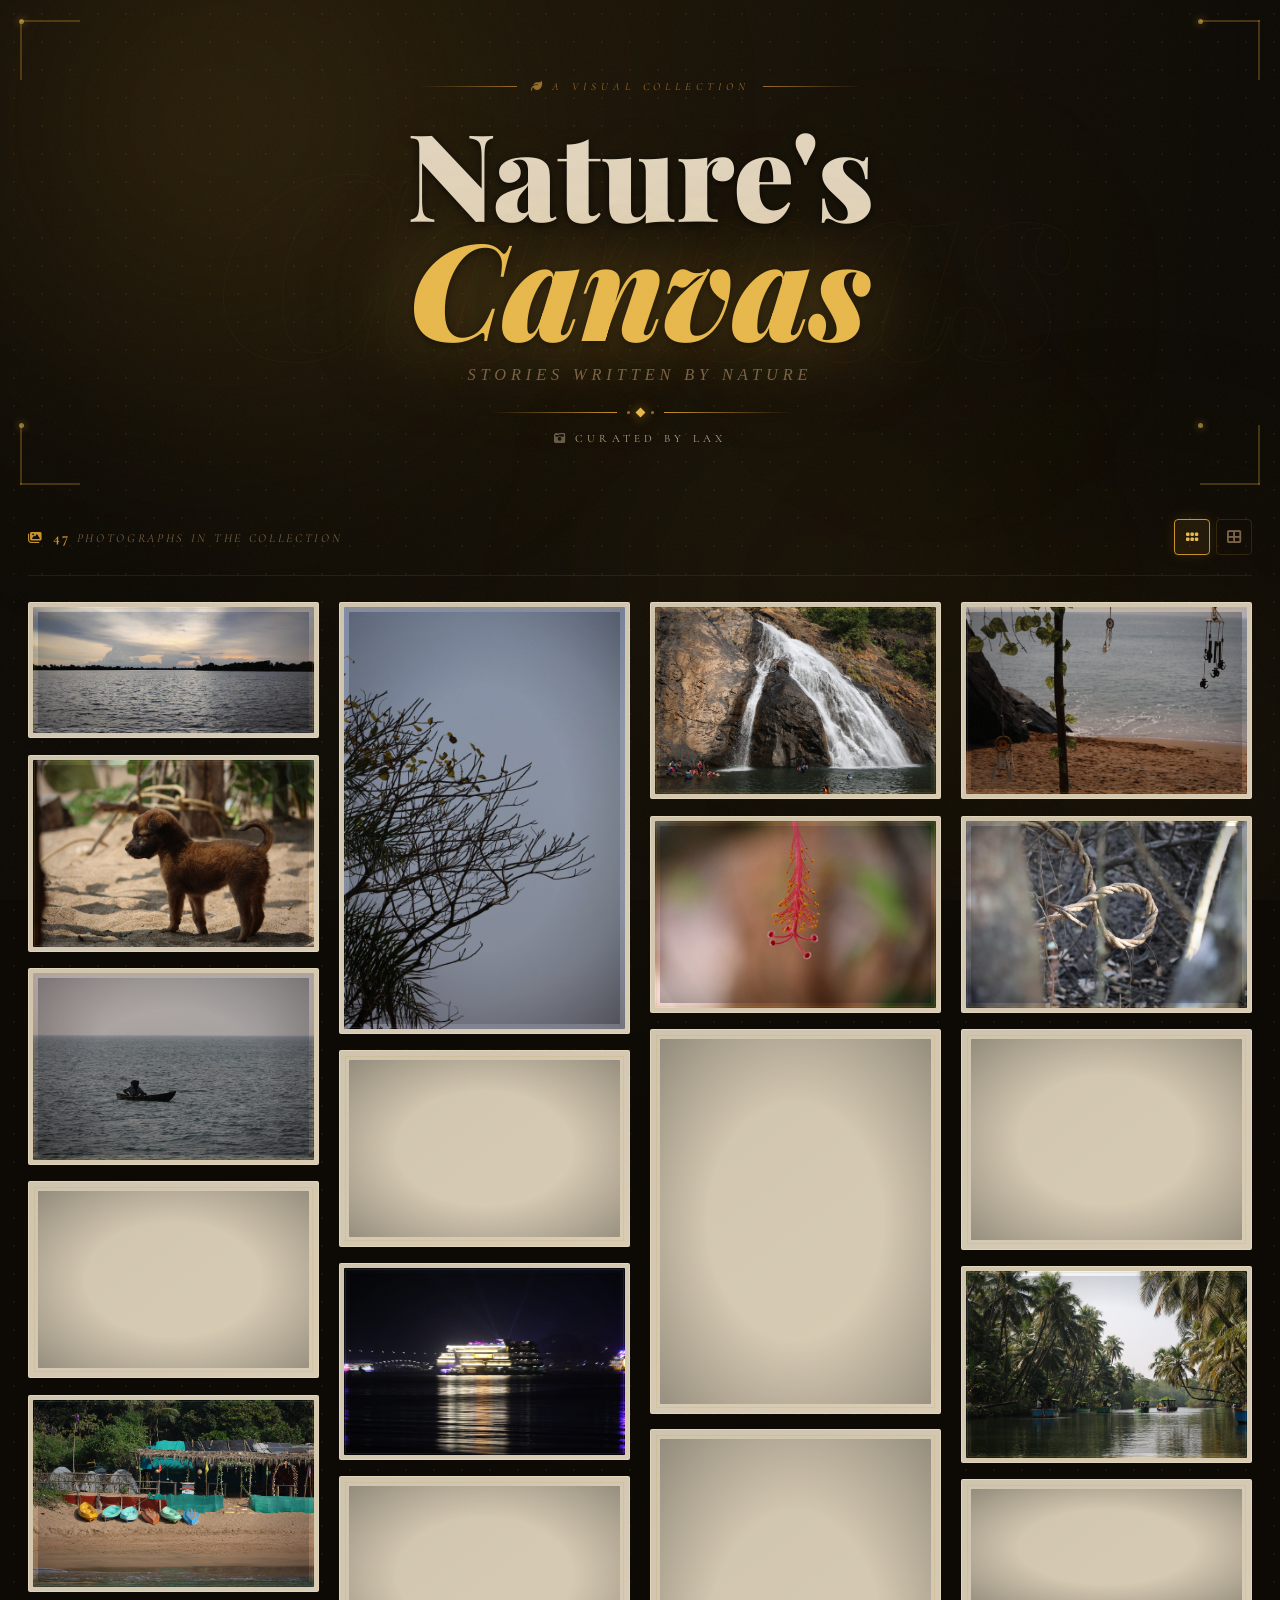
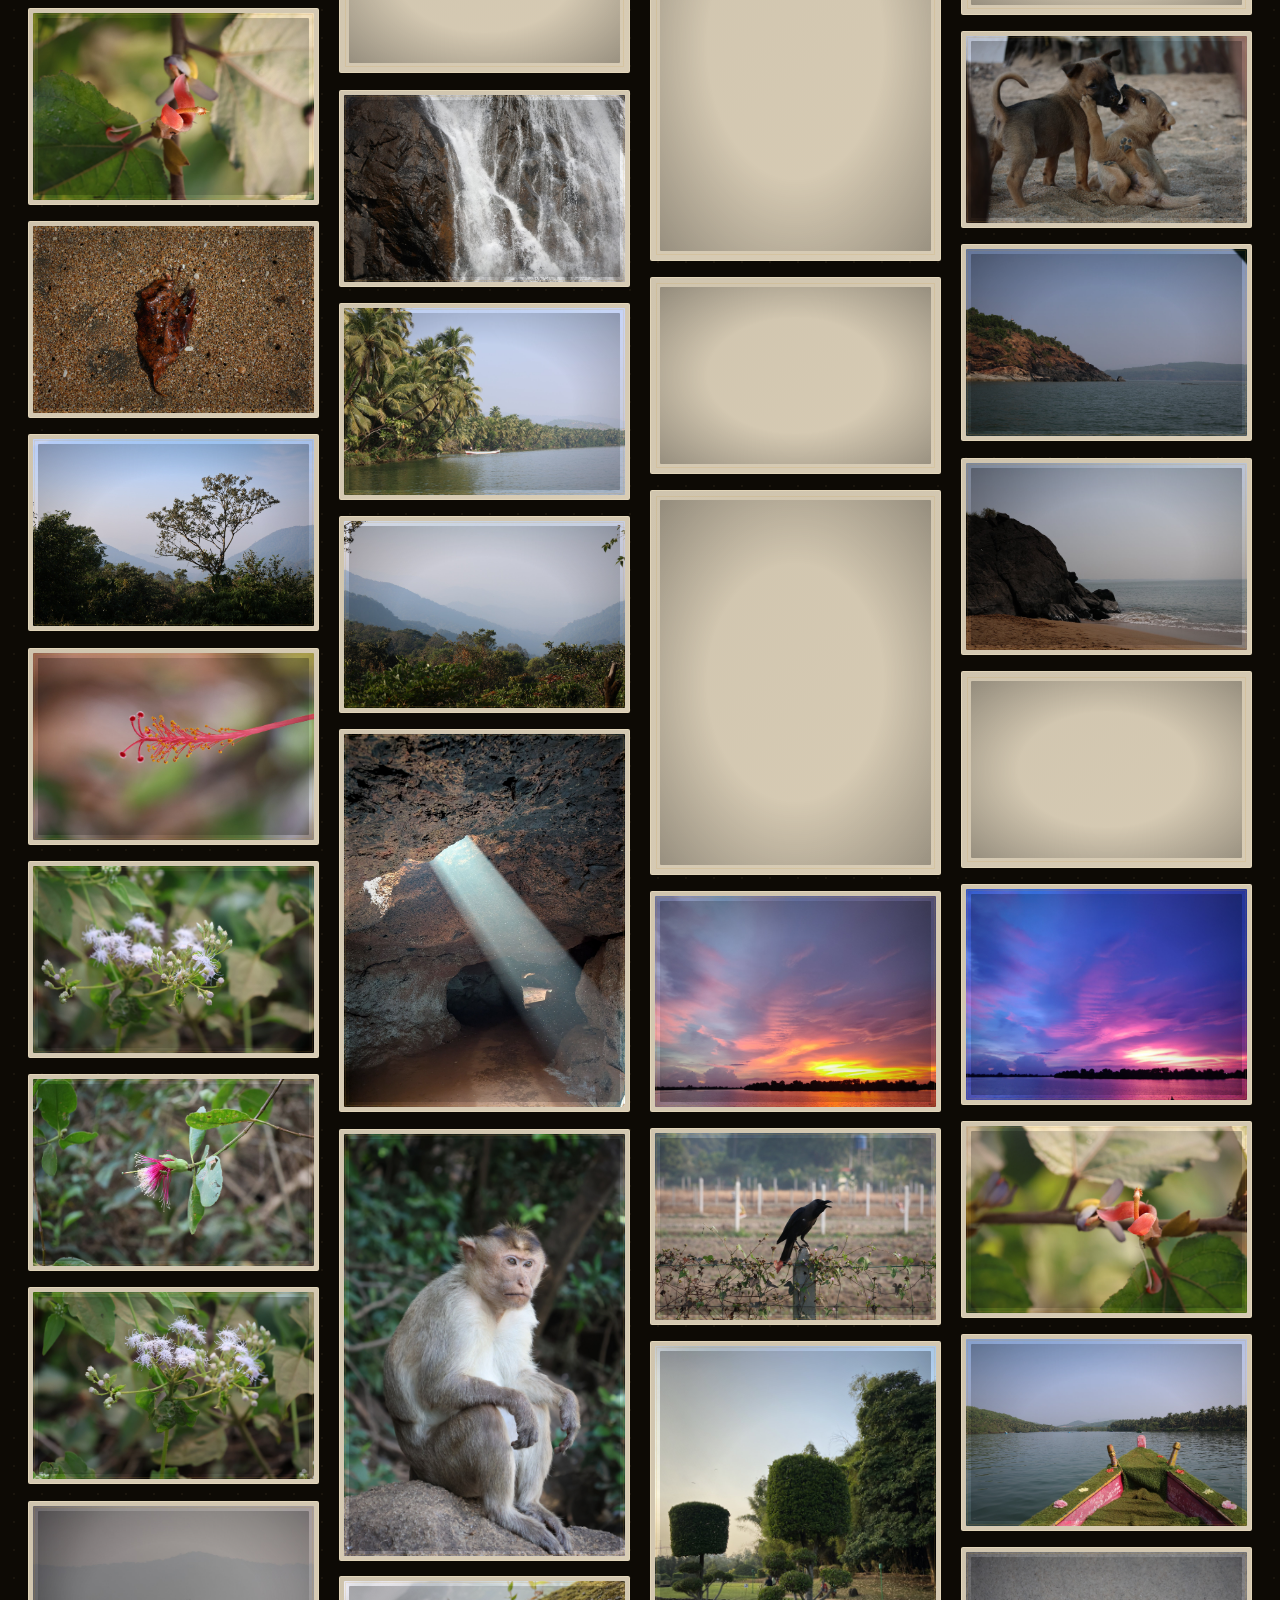
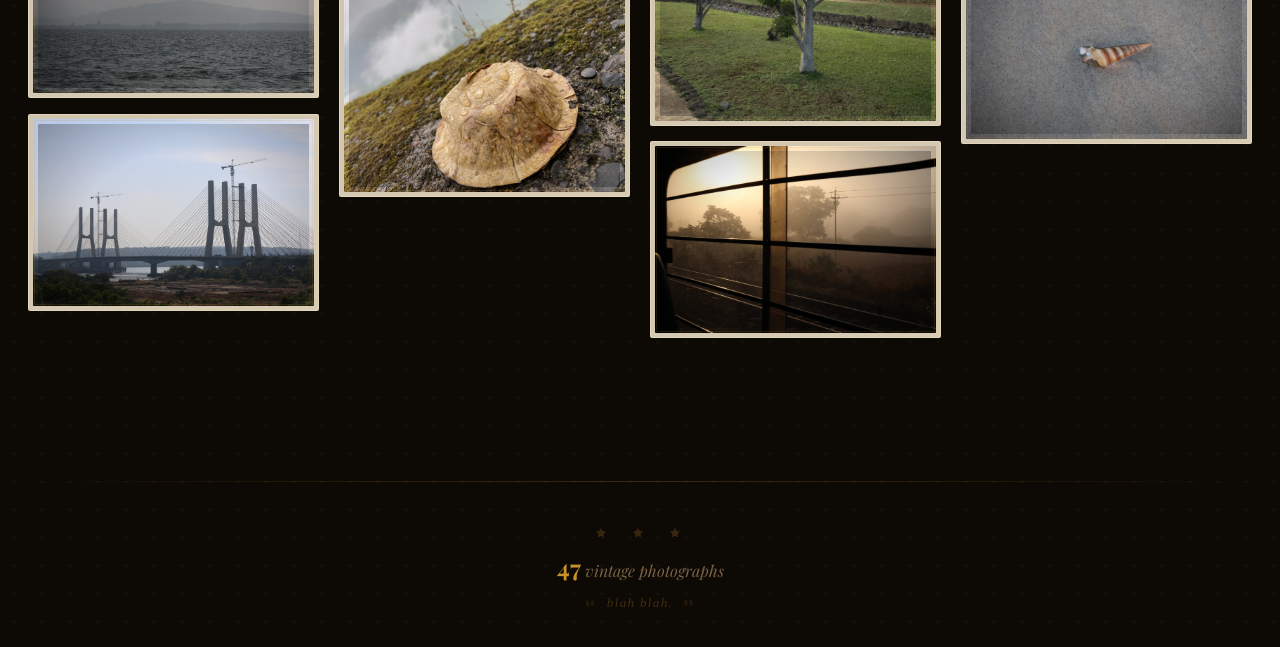
==== commit c27878c5: "Update index.html" ====
--- a/index.html
+++ b/index.html
@@ -655,7 +655,7 @@
     </div>
 
     <p class="site-credit">
-      <i class="fa-solid fa-camera-retro" style="margin-right:6px;opacity:.5;"></i>curated by Prasad
+      <i class="fa-solid fa-camera-retro" style="margin-right:6px;opacity:.5;"></i>curated by lax
     </p>
   </div>
 </header>
